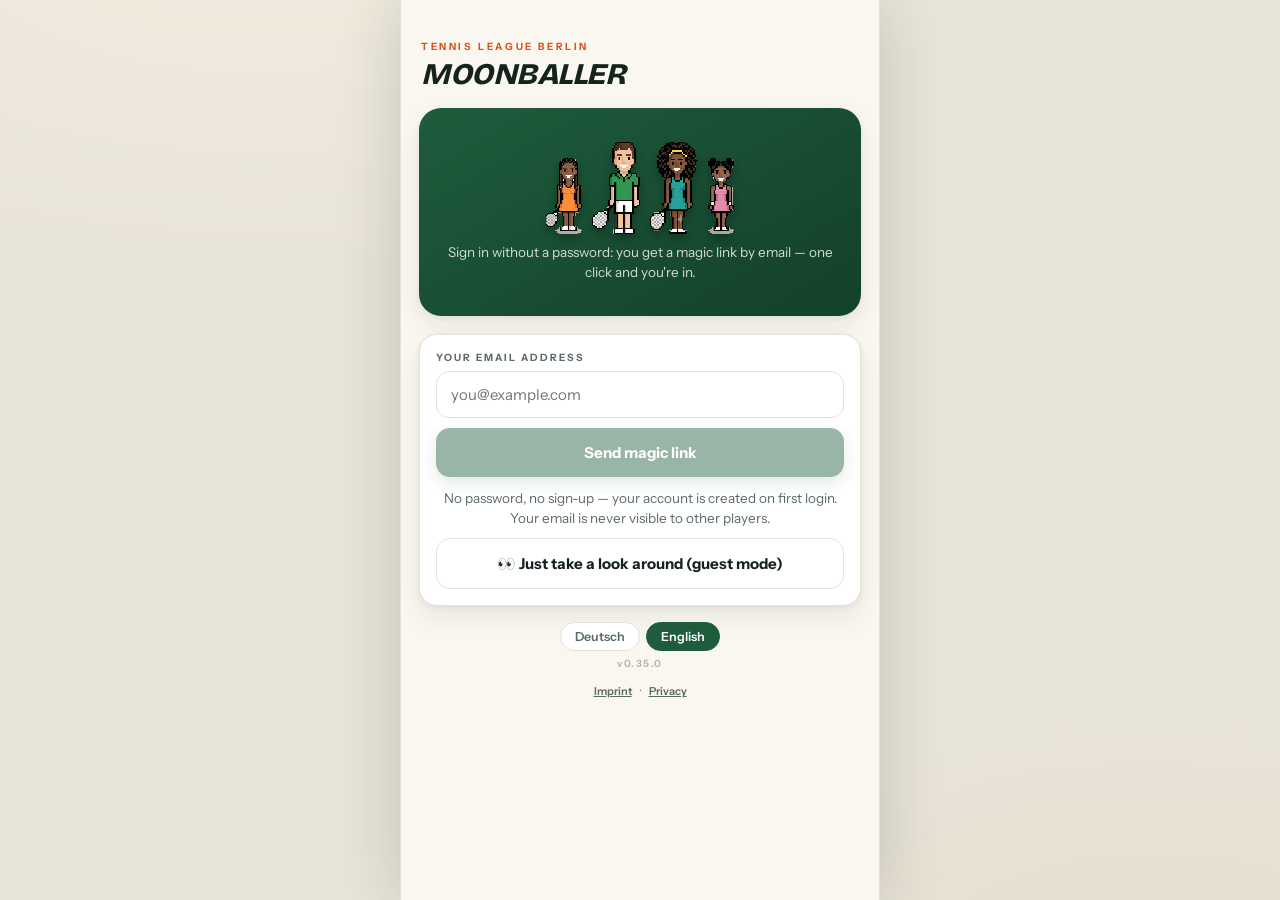
==== index.html @ dcab5e9d "Deployment e937390" ====
<!doctype html>
<html lang="de">
  <head>
    <meta charset="UTF-8" />
    <meta name="viewport" content="width=device-width, initial-scale=1.0, viewport-fit=cover" />
    <meta name="theme-color" content="#1E5C3C" />
    <link rel="icon" href="/icon-192.png" type="image/png" />
    <link rel="manifest" href="/manifest.webmanifest" />
    <link rel="apple-touch-icon" href="/apple-touch-icon.png" />
    <meta name="mobile-web-app-capable" content="yes" />
    <meta name="apple-mobile-web-app-status-bar-style" content="default" />
    <meta name="apple-mobile-web-app-title" content="Moonballer" />
    <title>Moonballer — Tennis-Liga Berlin</title>
    <script type="module" crossorigin src="/assets/index-nNMBSqYf.js"></script>
    <link rel="stylesheet" crossorigin href="/assets/index-1Cc5uaod.css">
  </head>
  <body>
    <div id="root"></div>
  </body>
</html>
---- assets/index-1Cc5uaod.css ----
@font-face{font-family:Bricolage Grotesque;font-style:normal;font-display:swap;font-weight:400;src:url(/assets/bricolage-grotesque-vietnamese-400-normal-B7Iv8-Rg.woff2)format("woff2"),url(/assets/bricolage-grotesque-vietnamese-400-normal-Sle7MYWg.woff)format("woff");unicode-range:U+102-103,U+110-111,U+128-129,U+168-169,U+1A0-1A1,U+1AF-1B0,U+300-301,U+303-304,U+308-309,U+323,U+329,U+1EA0-1EF9,U+20AB}@font-face{font-family:Bricolage Grotesque;font-style:normal;font-display:swap;font-weight:400;src:url(/assets/bricolage-grotesque-latin-ext-400-normal-D42HmrHD.woff2)format("woff2"),url(/assets/bricolage-grotesque-latin-ext-400-normal-BH175q6o.woff)format("woff");unicode-range:U+100-2BA,U+2BD-2C5,U+2C7-2CC,U+2CE-2D7,U+2DD-2FF,U+304,U+308,U+329,U+1D00-1DBF,U+1E00-1E9F,U+1EF2-1EFF,U+2020,U+20A0-20AB,U+20AD-20C0,U+2113,U+2C60-2C7F,U+A720-A7FF}@font-face{font-family:Bricolage Grotesque;font-style:normal;font-display:swap;font-weight:400;src:url(/assets/bricolage-grotesque-latin-400-normal-A6LyuA6R.woff2)format("woff2"),url(/assets/bricolage-grotesque-latin-400-normal-D89K-qEP.woff)format("woff");unicode-range:U+??,U+131,U+152-153,U+2BB-2BC,U+2C6,U+2DA,U+2DC,U+304,U+308,U+329,U+2000-206F,U+20AC,U+2122,U+2191,U+2193,U+2212,U+2215,U+FEFF,U+FFFD}@font-face{font-family:Bricolage Grotesque;font-style:normal;font-display:swap;font-weight:600;src:url(/assets/bricolage-grotesque-vietnamese-600-normal-Ipewt4hn.woff2)format("woff2"),url(/assets/bricolage-grotesque-vietnamese-600-normal-BppAn7jL.woff)format("woff");unicode-range:U+102-103,U+110-111,U+128-129,U+168-169,U+1A0-1A1,U+1AF-1B0,U+300-301,U+303-304,U+308-309,U+323,U+329,U+1EA0-1EF9,U+20AB}@font-face{font-family:Bricolage Grotesque;font-style:normal;font-display:swap;font-weight:600;src:url(/assets/bricolage-grotesque-latin-ext-600-normal-CN5JKkBm.woff2)format("woff2"),url(/assets/bricolage-grotesque-latin-ext-600-normal-DF26P3Q7.woff)format("woff");unicode-range:U+100-2BA,U+2BD-2C5,U+2C7-2CC,U+2CE-2D7,U+2DD-2FF,U+304,U+308,U+329,U+1D00-1DBF,U+1E00-1E9F,U+1EF2-1EFF,U+2020,U+20A0-20AB,U+20AD-20C0,U+2113,U+2C60-2C7F,U+A720-A7FF}@font-face{font-family:Bricolage Grotesque;font-style:normal;font-display:swap;font-weight:600;src:url(/assets/bricolage-grotesque-latin-600-normal-nxTgbNFE.woff2)format("woff2"),url(/assets/bricolage-grotesque-latin-600-normal-Bw0J83-2.woff)format("woff");unicode-range:U+??,U+131,U+152-153,U+2BB-2BC,U+2C6,U+2DA,U+2DC,U+304,U+308,U+329,U+2000-206F,U+20AC,U+2122,U+2191,U+2193,U+2212,U+2215,U+FEFF,U+FFFD}@font-face{font-family:Bricolage Grotesque;font-style:normal;font-display:swap;font-weight:700;src:url(/assets/bricolage-grotesque-vietnamese-700-normal-BLYPkJbo.woff2)format("woff2"),url(/assets/bricolage-grotesque-vietnamese-700-normal-CHrFuVHU.woff)format("woff");unicode-range:U+102-103,U+110-111,U+128-129,U+168-169,U+1A0-1A1,U+1AF-1B0,U+300-301,U+303-304,U+308-309,U+323,U+329,U+1EA0-1EF9,U+20AB}@font-face{font-family:Bricolage Grotesque;font-style:normal;font-display:swap;font-weight:700;src:url(/assets/bricolage-grotesque-latin-ext-700-normal-fBkt-7fi.woff2)format("woff2"),url(/assets/bricolage-grotesque-latin-ext-700-normal-BXpPFNFj.woff)format("woff");unicode-range:U+100-2BA,U+2BD-2C5,U+2C7-2CC,U+2CE-2D7,U+2DD-2FF,U+304,U+308,U+329,U+1D00-1DBF,U+1E00-1E9F,U+1EF2-1EFF,U+2020,U+20A0-20AB,U+20AD-20C0,U+2113,U+2C60-2C7F,U+A720-A7FF}@font-face{font-family:Bricolage Grotesque;font-style:normal;font-display:swap;font-weight:700;src:url(/assets/bricolage-grotesque-latin-700-normal-gtcctNPv.woff2)format("woff2"),url(/assets/bricolage-grotesque-latin-700-normal-DvJDmrLu.woff)format("woff");unicode-range:U+??,U+131,U+152-153,U+2BB-2BC,U+2C6,U+2DA,U+2DC,U+304,U+308,U+329,U+2000-206F,U+20AC,U+2122,U+2191,U+2193,U+2212,U+2215,U+FEFF,U+FFFD}@font-face{font-family:Bricolage Grotesque;font-style:normal;font-display:swap;font-weight:800;src:url(/assets/bricolage-grotesque-vietnamese-800-normal-RJtJa6zl.woff2)format("woff2"),url(/assets/bricolage-grotesque-vietnamese-800-normal-DJ4hCX8l.woff)format("woff");unicode-range:U+102-103,U+110-111,U+128-129,U+168-169,U+1A0-1A1,U+1AF-1B0,U+300-301,U+303-304,U+308-309,U+323,U+329,U+1EA0-1EF9,U+20AB}@font-face{font-family:Bricolage Grotesque;font-style:normal;font-display:swap;font-weight:800;src:url(/assets/bricolage-grotesque-latin-ext-800-normal-BimIDUhy.woff2)format("woff2"),url(/assets/bricolage-grotesque-latin-ext-800-normal-CkoBqIJM.woff)format("woff");unicode-range:U+100-2BA,U+2BD-2C5,U+2C7-2CC,U+2CE-2D7,U+2DD-2FF,U+304,U+308,U+329,U+1D00-1DBF,U+1E00-1E9F,U+1EF2-1EFF,U+2020,U+20A0-20AB,U+20AD-20C0,U+2113,U+2C60-2C7F,U+A720-A7FF}@font-face{font-family:Bricolage Grotesque;font-style:normal;font-display:swap;font-weight:800;src:url(/assets/bricolage-grotesque-latin-800-normal-J50vIsBe.woff2)format("woff2"),url(/assets/bricolage-grotesque-latin-800-normal-Br4b-5gk.woff)format("woff");unicode-range:U+??,U+131,U+152-153,U+2BB-2BC,U+2C6,U+2DA,U+2DC,U+304,U+308,U+329,U+2000-206F,U+20AC,U+2122,U+2191,U+2193,U+2212,U+2215,U+FEFF,U+FFFD}@font-face{font-family:Instrument Sans;font-style:normal;font-display:swap;font-weight:400;src:url(/assets/instrument-sans-latin-ext-400-normal-Q_nF8v4l.woff2)format("woff2"),url(/assets/instrument-sans-latin-ext-400-normal-r32jotim.woff)format("woff");unicode-range:U+100-2BA,U+2BD-2C5,U+2C7-2CC,U+2CE-2D7,U+2DD-2FF,U+304,U+308,U+329,U+1D00-1DBF,U+1E00-1E9F,U+1EF2-1EFF,U+2020,U+20A0-20AB,U+20AD-20C0,U+2113,U+2C60-2C7F,U+A720-A7FF}@font-face{font-family:Instrument Sans;font-style:normal;font-display:swap;font-weight:400;src:url(/assets/instrument-sans-latin-400-normal-DRC__1Mx.woff2)format("woff2"),url(/assets/instrument-sans-latin-400-normal-D1W7dsQl.woff)format("woff");unicode-range:U+??,U+131,U+152-153,U+2BB-2BC,U+2C6,U+2DA,U+2DC,U+304,U+308,U+329,U+2000-206F,U+20AC,U+2122,U+2191,U+2193,U+2212,U+2215,U+FEFF,U+FFFD}@font-face{font-family:Instrument Sans;font-style:normal;font-display:swap;font-weight:500;src:url(/assets/instrument-sans-latin-ext-500-normal-CTEe1bJa.woff2)format("woff2"),url(/assets/instrument-sans-latin-ext-500-normal-CAxz3nsc.woff)format("woff");unicode-range:U+100-2BA,U+2BD-2C5,U+2C7-2CC,U+2CE-2D7,U+2DD-2FF,U+304,U+308,U+329,U+1D00-1DBF,U+1E00-1E9F,U+1EF2-1EFF,U+2020,U+20A0-20AB,U+20AD-20C0,U+2113,U+2C60-2C7F,U+A720-A7FF}@font-face{font-family:Instrument Sans;font-style:normal;font-display:swap;font-weight:500;src:url(/assets/instrument-sans-latin-500-normal-Dk9ku72i.woff2)format("woff2"),url(/assets/instrument-sans-latin-500-normal-Z6ESRlEs.woff)format("woff");unicode-range:U+??,U+131,U+152-153,U+2BB-2BC,U+2C6,U+2DA,U+2DC,U+304,U+308,U+329,U+2000-206F,U+20AC,U+2122,U+2191,U+2193,U+2212,U+2215,U+FEFF,U+FFFD}@font-face{font-family:Instrument Sans;font-style:italic;font-display:swap;font-weight:500;src:url(/assets/instrument-sans-latin-ext-500-italic-CYmgUtJz.woff2)format("woff2"),url(/assets/instrument-sans-latin-ext-500-italic-BJlniOy5.woff)format("woff");unicode-range:U+100-2BA,U+2BD-2C5,U+2C7-2CC,U+2CE-2D7,U+2DD-2FF,U+304,U+308,U+329,U+1D00-1DBF,U+1E00-1E9F,U+1EF2-1EFF,U+2020,U+20A0-20AB,U+20AD-20C0,U+2113,U+2C60-2C7F,U+A720-A7FF}@font-face{font-family:Instrument Sans;font-style:italic;font-display:swap;font-weight:500;src:url(/assets/instrument-sans-latin-500-italic-dJ09OWzu.woff2)format("woff2"),url(/assets/instrument-sans-latin-500-italic-AA1cAicB.woff)format("woff");unicode-range:U+??,U+131,U+152-153,U+2BB-2BC,U+2C6,U+2DA,U+2DC,U+304,U+308,U+329,U+2000-206F,U+20AC,U+2122,U+2191,U+2193,U+2212,U+2215,U+FEFF,U+FFFD}@font-face{font-family:Instrument Sans;font-style:normal;font-display:swap;font-weight:600;src:url(/assets/instrument-sans-latin-ext-600-normal-BsaQcF38.woff2)format("woff2"),url(/assets/instrument-sans-latin-ext-600-normal-DMks36a2.woff)format("woff");unicode-range:U+100-2BA,U+2BD-2C5,U+2C7-2CC,U+2CE-2D7,U+2DD-2FF,U+304,U+308,U+329,U+1D00-1DBF,U+1E00-1E9F,U+1EF2-1EFF,U+2020,U+20A0-20AB,U+20AD-20C0,U+2113,U+2C60-2C7F,U+A720-A7FF}@font-face{font-family:Instrument Sans;font-style:normal;font-display:swap;font-weight:600;src:url(/assets/instrument-sans-latin-600-normal-B7fBEWYG.woff2)format("woff2"),url(/assets/instrument-sans-latin-600-normal-B9e8oLYv.woff)format("woff");unicode-range:U+??,U+131,U+152-153,U+2BB-2BC,U+2C6,U+2DA,U+2DC,U+304,U+308,U+329,U+2000-206F,U+20AC,U+2122,U+2191,U+2193,U+2212,U+2215,U+FEFF,U+FFFD}@font-face{font-family:Instrument Sans;font-style:normal;font-display:swap;font-weight:700;src:url(/assets/instrument-sans-latin-ext-700-normal-ClYbKGw-.woff2)format("woff2"),url(/assets/instrument-sans-latin-ext-700-normal-BQc-7cTM.woff)format("woff");unicode-range:U+100-2BA,U+2BD-2C5,U+2C7-2CC,U+2CE-2D7,U+2DD-2FF,U+304,U+308,U+329,U+1D00-1DBF,U+1E00-1E9F,U+1EF2-1EFF,U+2020,U+20A0-20AB,U+20AD-20C0,U+2113,U+2C60-2C7F,U+A720-A7FF}@font-face{font-family:Instrument Sans;font-style:normal;font-display:swap;font-weight:700;src:url(/assets/instrument-sans-latin-700-normal-CYfAanHo.woff2)format("woff2"),url(/assets/instrument-sans-latin-700-normal-DfAjL1vF.woff)format("woff");unicode-range:U+??,U+131,U+152-153,U+2BB-2BC,U+2C6,U+2DA,U+2DC,U+304,U+308,U+329,U+2000-206F,U+20AC,U+2122,U+2191,U+2193,U+2212,U+2215,U+FEFF,U+FFFD}:root{--court:#1e5c3c;--court-deep:#14432b;--clay:#d9531e;--clay-soft:#f8e3d7;--lime:#cde84a;--paper:#faf7f1;--card:#fff;--ink:#14231b;--ink-soft:#5c6b62;--line:#e6e1d6;--gold:#d9a62e;--silver:#8e9aa6;--bronze:#b0713b;--win:#1e7b4e;--loss:#c24328;--r:18px;--shadow:0 2px 6px #14231b0f, 0 12px 28px #14231b12;--font-display:"Bricolage Grotesque", sans-serif;--font-body:"Instrument Sans", sans-serif}:root.wista{--court:#c0531c;--court-deep:#8f3c12;--clay:#c0531c;--clay-soft:#f7e4d6;--lime:#e8a15c;--paper:#f4efe6;--win:#b5551f}*{box-sizing:border-box;-webkit-tap-highlight-color:transparent;margin:0;padding:0}html,body,#root{height:100%}body{font-family:var(--font-body);color:var(--ink);background:#e9e4d8}.shell{width:100%;max-width:480px;height:100%;padding-top:env(safe-area-inset-top,0px);background:var(--paper);flex-direction:column;margin:0 auto;display:flex;position:relative;overflow:hidden}@media (width>=520px){body{background:radial-gradient(1200px 600px at 20% -10%,#f2eddf 0%,#0000 60%),radial-gradient(900px 500px at 90% 110%,#e3decd 0%,#0000 55%),#e9e4d8}.shell{border-left:1px solid var(--line);border-right:1px solid var(--line);height:100%;box-shadow:0 0 60px #14231b2e}}.view{scrollbar-width:none;flex:1;padding:0 18px 110px;overflow:hidden auto}.view::-webkit-scrollbar{display:none}.screen{animation:.35s cubic-bezier(.2,.7,.2,1) screenIn}@keyframes screenIn{0%{opacity:0;transform:translateY(14px)}to{opacity:1;transform:none}}.eyebrow{letter-spacing:2.6px;text-transform:uppercase;color:var(--clay);margin-bottom:6px;font-size:10px;font-weight:700}h1.screen-title{font-family:var(--font-display);letter-spacing:-.5px;text-transform:uppercase;font-size:30px;font-style:italic;font-weight:800;line-height:1.02}.screen-head{padding:26px 2px 18px}.sub{color:var(--ink-soft);margin-top:6px;font-size:13.5px;line-height:1.45}.card{background:var(--card);border:1px solid var(--line);border-radius:var(--r);box-shadow:var(--shadow);margin-bottom:14px;padding:16px}.invite-card{background:linear-gradient(0deg,var(--clay-soft),#fffdfa);border-color:#f0cdb6}.season-banner{border-left:3px solid var(--court);background:linear-gradient(90deg,#eaf3ec,#fffdfa)}.char-cell{position:relative}.char-cell.bronze{border-bottom:2px solid var(--bronze)}.char-cell.silber{border-bottom:2px solid var(--silver)}.char-cell.gold{border-bottom:2px solid var(--gold)}.char-cell.creator{border-bottom:2px solid var(--clay);box-shadow:0 0 0 1.5px var(--clay) inset}.char-cell.locked img{filter:grayscale()brightness(.65);opacity:.45}.char-cell.locked{cursor:not-allowed}.cell-lock{filter:drop-shadow(0 1px 1px #0006);font-size:12px;position:absolute;top:3px;right:4px}.btn-danger-link{width:100%;font-family:var(--font-body);color:var(--loss);opacity:.75;cursor:pointer;text-align:center;background:0 0;border:none;margin-top:14px;padding:8px;font-size:12px;font-weight:600;transition:opacity .2s;display:block}.btn-danger-link:hover{opacity:1;text-decoration:underline}.notify-toggle{border-bottom:1px solid var(--line);cursor:pointer;justify-content:space-between;align-items:center;gap:14px;margin-bottom:6px;padding:12px 0;display:flex}.notify-toggle>span:first-child{flex-direction:column;gap:3px;display:flex}.notify-toggle b{font-size:13.5px;font-weight:700}.notify-toggle input{width:20px;height:20px;accent-color:var(--court);cursor:pointer;flex:none}.streak-pill{background:var(--clay-soft);color:var(--clay);border:1px solid #f0cdb6;margin-top:8px;font-weight:700}.h2h-score{justify-content:center;align-items:center;gap:20px;padding:6px 0 14px;display:flex}.h2h-side{flex-direction:column;align-items:center;gap:2px;min-width:64px;display:flex}.h2h-side b{font-family:var(--font-display);color:var(--ink-soft);font-size:34px;font-weight:800;line-height:1}.h2h-side.lead b{color:var(--court)}.h2h-side span{color:var(--ink-soft);font-size:12px}.h2h-colon{font-family:var(--font-display);color:var(--line);font-size:26px;font-weight:800}.card-label{letter-spacing:2px;text-transform:uppercase;color:var(--ink-soft);margin-bottom:10px;font-size:10px;font-weight:700}.hero{color:#fff6ee;box-shadow:var(--shadow);background:linear-gradient(150deg,#e07a31 0%,#c75e22 90%);border-radius:22px;margin-bottom:14px;padding:20px 18px 18px;position:relative;overflow:hidden}.hero>*{z-index:1;position:relative}.hero:before{content:"";pointer-events:none;opacity:.8;background:url("data:image/svg+xml,%3Csvg xmlns='http://www.w3.org/2000/svg' viewBox='0 0 440 240' preserveAspectRatio='xMidYMid slice'%3E%3Cg transform='rotate(-24 220 120)' stroke='%23ffffff' stroke-width='6' fill='none'%3E%3Cline x1='-300' y1='10' x2='740' y2='10'/%3E%3Cline x1='-300' y1='206' x2='740' y2='206'/%3E%3Cline x1='-24' y1='-300' x2='-24' y2='540'/%3E%3Cline x1='8' y1='-300' x2='8' y2='540'/%3E%3Cline x1='300' y1='206' x2='300' y2='180'/%3E%3C/g%3E%3C/svg%3E") 50%/cover no-repeat;position:absolute;inset:0}.hero:after{content:"";opacity:.12;pointer-events:none;mix-blend-mode:overlay;background-image:url("data:image/svg+xml,%3Csvg xmlns='http://www.w3.org/2000/svg' width='120' height='120'%3E%3Cfilter id='n'%3E%3CfeTurbulence baseFrequency='.9' numOctaves='2'/%3E%3C/filter%3E%3Crect width='120' height='120' filter='url(%23n)'/%3E%3C/svg%3E");position:absolute;inset:0}.hero .greet{opacity:.85;justify-content:space-between;align-items:center;gap:8px;font-size:13px;display:flex}.hero-click{cursor:pointer;transition:transform .15s}.hero-click:active{transform:scale(.99)}.hero-cta{letter-spacing:.5px;opacity:.9;background:#fff2;border:1px solid #fff3;border-radius:99px;flex:none;padding:4px 10px;font-size:11px;font-weight:700}.hero .rank-row{z-index:1;align-items:center;gap:14px;margin-top:12px;display:flex;position:relative}.hero .points{font-family:var(--font-display);letter-spacing:-1px;font-size:44px;font-weight:800;line-height:1}.hero .points small{letter-spacing:.5px;opacity:.8;font-size:13px;font-style:normal;font-weight:600}.hero .delta{color:var(--lime);margin-top:6px;font-size:13px;font-weight:700}.progress-wrap{z-index:1;margin-top:16px;position:relative}.progress-meta{opacity:.85;letter-spacing:.4px;justify-content:space-between;margin-bottom:6px;font-size:11px;font-weight:600;display:flex}.progress{background:#ffffff2b;border-radius:99px;height:8px;overflow:hidden}.progress i{background:linear-gradient(90deg,var(--lime),#eaf77f);border-radius:99px;height:100%;transition:width 1s cubic-bezier(.2,.7,.2,1) .15s;display:block}.medal{--c1:#c9cdd4;--c2:#7e8893;background:radial-gradient(circle at 32% 28%,var(--c1),var(--c2) 78%);width:54px;height:54px;font-family:var(--font-display);color:#fff;text-shadow:0 1px 2px #00000059;border-radius:50%;flex:none;justify-content:center;align-items:center;font-size:19px;font-weight:800;display:flex;position:relative;box-shadow:inset 0 2px 4px #ffffff80,inset 0 -3px 6px #00000030,0 3px 8px #14231b40}.medal:after{content:"";border:1.5px dashed #ffffff59;border-radius:50%;position:absolute;inset:4px}.medal.gold{--c1:#f2ce6b;--c2:#b27e17}.medal.silver{--c1:#d7dee6;--c2:#7c8895}.medal.newcomer{--c1:#9fd98a;--c2:#3e7c4a}.medal.sm{width:38px;height:38px;font-size:13px}.medal.lg{width:84px;height:84px;font-size:30px}.tier-chip{letter-spacing:1.6px;text-transform:uppercase;border-radius:99px;align-items:center;gap:6px;padding:5px 12px;font-size:11px;font-weight:700;display:inline-flex}.tier-chip.silver{color:#5a6774;background:#edf1f5;border:1px solid #d4dce4}.tier-chip.gold{color:#8f6410;background:#fbf0d3;border:1px solid #ebd79b}.tier-chip.newcomer{color:#3e6b34;background:#e9f5e3;border:1px solid #c9e4be}.match-next{align-items:center;gap:14px;display:flex}.date-block{text-align:center;background:var(--clay-soft);width:58px;color:var(--clay);border:1px solid #f0cdb6;border-radius:14px;flex:none;padding:8px 4px}.date-block b{font-family:var(--font-display);font-size:22px;font-weight:800;line-height:1;display:block}.date-block span{letter-spacing:1.5px;text-transform:uppercase;font-size:10px;font-weight:700}.match-next .info{flex:1;min-width:0}.match-next .vs{font-size:15px;font-weight:700}.meta{color:var(--ink-soft);margin-top:3px;font-size:12.5px;line-height:1.45}.pill{background:var(--paper);border:1px solid var(--line);color:var(--ink-soft);border-radius:99px;margin-top:7px;padding:3px 9px;font-size:11px;font-weight:600;display:inline-block}.req{border-top:1px solid var(--line);align-items:center;gap:12px;padding:12px 0;display:flex}.req:first-of-type{border-top:none;padding-top:2px}.avatar{color:#fff;letter-spacing:.5px;border-radius:50%;flex:none;justify-content:center;align-items:center;width:42px;height:42px;font-size:14px;font-weight:700;display:flex}.req .who{flex:1;min-width:0}.req .who b{font-size:14px}.req-actions{gap:8px;display:flex}.btn-ico{cursor:pointer;border:none;border-radius:50%;justify-content:center;align-items:center;width:36px;height:36px;font-size:15px;transition:transform .15s;display:flex}.btn-ico:active{transform:scale(.88)}.btn-ico.yes{background:var(--court);color:#fff}.btn-ico.no{background:var(--paper);border:1.5px solid var(--line);color:var(--ink-soft)}.feed-item{border-top:1px solid var(--line);gap:11px;padding:11px 0;font-size:13.5px;line-height:1.45;display:flex}.feed-item:first-of-type{border-top:none;padding-top:2px}.feed-item .ico{background:var(--paper);border:1px solid var(--line);border-radius:10px;flex:none;justify-content:center;align-items:center;width:30px;height:30px;font-size:14px;display:flex}.feed-item time{color:var(--ink-soft);margin-top:2px;font-size:11px;display:block}.feed-click{cursor:pointer}.feed-detail{background:var(--paper);border:1px solid var(--line);border-radius:12px;margin-top:8px;padding:10px 12px}.feed-detail .score-line{font-family:var(--font-display);letter-spacing:.5px;font-size:16px;font-weight:800}.feed-detail .delta-line{font-family:var(--font-body);color:var(--ink-soft);letter-spacing:0;font-size:12px;font-weight:600}.rank-click{cursor:pointer;transition:transform .1s}.rank-click:active{transform:scale(.985)}.btn{cursor:pointer;width:100%;font-family:var(--font-body);border:none;border-radius:14px;justify-content:center;align-items:center;gap:8px;padding:15px;font-size:15px;font-weight:700;transition:transform .15s,box-shadow .15s,opacity .2s;display:flex}.btn:active{transform:scale(.97)}.btn:disabled{opacity:.45;cursor:not-allowed}.btn-primary{background:var(--clay);color:#fff;box-shadow:0 6px 16px #d9531e59}.btn-ghost{border:1.5px solid var(--line);color:var(--ink);background:0 0}.btn-court{background:var(--court);color:#fff;box-shadow:0 6px 16px #1e5c3c4d}.btn-sm{border-radius:11px;width:auto;padding:9px 16px;font-size:13px}.seg{background:#efebe0;border-radius:13px;margin-bottom:14px;padding:4px;display:flex}.seg button{cursor:pointer;font-family:var(--font-body);color:var(--ink-soft);background:0 0;border:none;border-radius:10px;flex:1;padding:9px;font-size:13px;font-weight:700;transition:all .2s}.seg button.on{color:var(--ink);background:#fff;box-shadow:0 2px 6px #14231b1f}.search-field{align-items:center;margin-bottom:10px;display:flex;position:relative}.search-field .search-ico{opacity:.45;pointer-events:none;font-size:13px;position:absolute;left:13px}.search-field input{border:1.5px solid var(--line);width:100%;font-family:var(--font-body);color:var(--ink);background:#fff;border-radius:99px;outline:none;padding:11px 38px 11px 36px;font-size:14px;transition:border-color .2s}.search-field input:focus{border-color:var(--court)}.search-field .search-clear{width:24px;height:24px;color:var(--ink-soft);cursor:pointer;background:#efebe0;border:none;border-radius:50%;justify-content:center;align-items:center;font-size:11px;display:flex;position:absolute;right:8px}.chips{scrollbar-width:none;gap:8px;padding:2px 2px 12px;display:flex;overflow-x:auto}.chips::-webkit-scrollbar{display:none}.chips.wrap{flex-wrap:wrap;overflow:visible}.chip{border:1.5px solid var(--line);font-family:var(--font-body);color:var(--ink-soft);cursor:pointer;background:#fff;border-radius:99px;flex:none;padding:8px 14px;font-size:12.5px;font-weight:600;transition:all .2s}.chip.on{background:var(--ink);border-color:var(--ink);color:#fff}.chip-dot{background:var(--clay);vertical-align:1px;border-radius:50%;width:7px;height:7px;margin-left:6px;display:inline-block}.potm-card{border-left:3px solid var(--clay)}.admin-card{border-left:3px solid var(--court)}.admin-grid{grid-template-columns:repeat(3,minmax(0,1fr));gap:10px 8px;display:grid}.admin-grid>div{text-align:center;border:1px solid var(--line);background:#f7f5ee;border-radius:12px;padding:9px 4px}.admin-grid b{font-family:var(--font-display);font-size:19px;font-weight:800;line-height:1.1;display:block}.admin-grid span{color:var(--ink-soft);letter-spacing:.3px;margin-top:2px;font-size:9.5px;display:block}.playweek-card .feed-item{align-items:center;gap:12px}.playweek-card .feed-item>button{flex:none;margin-left:auto}.playweek-card.on{border-left:3px solid var(--lime,#cde84a);background:#fbfdf2}.ready-pill{color:#5b7a1e;background:#f2f9dda0;border:1px solid #d9eba8;border-radius:99px;margin-top:4px;padding:2px 8px;font-size:10.5px;font-weight:700;display:inline-block}.field{margin-bottom:14px}.field label{letter-spacing:2px;text-transform:uppercase;color:var(--ink-soft);margin-bottom:7px;font-size:10px;font-weight:700;display:block}.field input[type=text],.field input[type=number],.field select{border:1.5px solid var(--line);width:100%;font-family:var(--font-body);color:var(--ink);background:#fff;border-radius:13px;outline:none;padding:13px 14px;font-size:15px;transition:border-color .2s}.field input:focus,.field select:focus{border-color:var(--court)}.tier-head{font-family:var(--font-display);letter-spacing:1px;text-transform:uppercase;align-items:center;gap:10px;margin:18px 2px 10px;font-size:15px;font-style:italic;font-weight:800;display:flex}.tier-head .line{border-radius:2px;flex:1;height:2px}.tier-head.gold{color:#8f6410}.tier-head.gold .line{background:linear-gradient(90deg,var(--gold),transparent)}.tier-head.silver{color:#5a6774}.tier-head.silver .line{background:linear-gradient(90deg,var(--silver),transparent)}.tier-head.newcomer{color:#3e6b34}.tier-head.newcomer .line{background:linear-gradient(90deg,#7cb86a,#0000)}.rank-item{border:1px solid var(--line);background:#fff;border-radius:15px;align-items:center;gap:12px;margin-bottom:8px;padding:11px 13px;display:flex;box-shadow:0 1px 3px #14231b0d}.rank-item .pos{text-align:center;width:26px;font-family:var(--font-display);color:var(--ink-soft);flex:none;justify-content:center;align-items:center;font-size:15px;font-style:italic;font-weight:800;display:flex}.rank-item .who{flex:1;min-width:0}.rank-item .who b{font-size:14px;display:block}.rank-item .who span{color:var(--ink-soft);font-size:11.5px}.rank-item .pts{font-family:var(--font-display);letter-spacing:-.3px;font-size:16px;font-weight:800}.rank-item .trend{text-align:right;width:34px;font-size:11px;font-weight:700}.trend.up{color:var(--win)}.trend.down{color:var(--loss)}.trend.flat{color:var(--ink-soft)}.rank-item.me{border:2px solid var(--clay);background:linear-gradient(#fffdfa,#fdf3ec);box-shadow:0 4px 14px #d9531e2e}.rank-item.me .pos{color:var(--clay)}.player-card{align-items:center;gap:13px;display:flex}.player-card .who{flex:1;min-width:0}.player-card .who b{font-size:15px}.match-quality{text-align:center;background:#edf6ef;border:1px solid #cfe5d5;border-radius:12px;flex:none;padding:6px 10px}.match-quality b{font-family:var(--font-display);color:var(--win);font-size:16px;font-weight:800;display:block}.match-quality span{letter-spacing:1px;text-transform:uppercase;color:#5f8a6e;font-size:9px;font-weight:700}.home-court{color:var(--ink-soft);flex-wrap:wrap;align-items:center;gap:7px;margin-top:6px;font-size:11.5px;font-weight:600;display:flex}.book{letter-spacing:.8px;text-transform:uppercase;white-space:nowrap;border-radius:5px;padding:2.5px 7px;font-size:9px;font-weight:700}.book.yes{color:var(--win);background:#edf6ef;border:1px solid #cfe5d5}.book.no{border:1px solid var(--line);color:var(--ink-soft);background:#f3f1ea}.avail{flex-wrap:wrap;gap:5px;margin-top:7px;display:flex}.avail span{background:var(--paper);border:1px solid var(--line);color:var(--ink-soft);border-radius:6px;padding:3px 8px;font-size:10.5px;font-weight:600}.player-foot{border-top:1px solid var(--line);gap:9px;margin-top:13px;padding-top:13px;display:flex}.slot{border:1.5px solid var(--line);cursor:pointer;background:#fff;border-radius:13px;align-items:center;gap:12px;margin-bottom:9px;padding:12px 14px;transition:all .2s;display:flex}.slot .r{border:2px solid var(--line);border-radius:50%;flex:none;width:20px;height:20px;margin-left:auto;transition:all .2s}.slot.on{border-color:var(--court);background:#f0f6f1}.slot.on .r{border-color:var(--court);background:radial-gradient(circle,var(--court) 45%,transparent 50%)}.slot b{font-size:14px;display:block}.slot span{color:var(--ink-soft);font-size:12px}.chat-list{scrollbar-width:thin;flex-direction:column;max-height:320px;padding:2px 0 6px;display:flex;overflow-y:auto}.chat-input{border-top:1px solid var(--line);gap:8px;padding-top:10px;display:flex}.chat-input input{border:1.5px solid var(--line);min-width:0;font-family:var(--font-body);color:var(--ink);background:#fff;border-radius:12px;outline:none;flex:1;padding:11px 13px;font-size:14px;transition:border-color .2s}.chat-input input:focus{border-color:var(--court)}.custom-when{gap:8px;margin-top:9px;display:flex}.custom-when input,.custom-when select{border:1.5px solid var(--line);min-width:0;font-family:var(--font-body);color:var(--ink);background:#fff;border-radius:10px;outline:none;flex:1;padding:9px 10px;font-size:13.5px;font-weight:600;transition:border-color .2s}.custom-when input:focus,.custom-when select:focus{border-color:var(--court)}.bubble{border-radius:16px;max-width:82%;margin-bottom:8px;padding:10px 13px;font-size:13.5px;line-height:1.45}.bubble.them{background:#efebe0;border-bottom-left-radius:5px}.bubble.me{background:var(--court);color:#fff;border-bottom-right-radius:5px;margin-left:auto}.bubble time{opacity:.6;margin-top:3px;font-size:10px;display:block}.score-grid{grid-template-columns:1fr auto auto auto;align-items:center;gap:8px 10px;margin:6px 0 4px;display:grid}.score-grid .head{letter-spacing:1.5px;text-transform:uppercase;color:var(--ink-soft);text-align:center;font-size:10px;font-weight:700}.score-grid .name{align-items:center;gap:8px;font-size:13.5px;font-weight:700;display:flex}.stepper{border:1.5px solid var(--line);background:#fff;border-radius:11px;align-items:center;display:flex;overflow:hidden}.stepper.invalid{border-color:var(--loss);background:#fbede8}.stepper.invalid output{color:var(--loss)}.stepper button{cursor:pointer;width:26px;height:34px;color:var(--ink-soft);background:0 0;border:none;font-size:15px;font-weight:700}.stepper output{text-align:center;width:24px;font-family:var(--font-display);font-size:16px;font-weight:800}.elo-preview{border:1px solid var(--line);border-radius:14px;margin-top:14px;display:flex;overflow:hidden}.elo-preview>div{text-align:center;flex:1;padding:13px}.elo-preview .win-side{background:#edf6ef}.elo-preview .loss-side{border-left:1px solid var(--line);background:#fbede8}.elo-preview b{font-family:var(--font-display);font-size:22px;font-weight:800;display:block}.elo-preview .win-side b{color:var(--win)}.elo-preview .loss-side b{color:var(--loss)}.elo-preview span{letter-spacing:1.2px;text-transform:uppercase;color:var(--ink-soft);font-size:10px;font-weight:700}.notice{color:#6b5a1e;background:#fbf6e7;border:1px solid #ebdca8;border-radius:13px;align-items:flex-start;gap:10px;margin-top:13px;padding:12px 13px;font-size:12.5px;line-height:1.5;display:flex}.profile-top{text-align:center;flex-direction:column;align-items:center;padding:8px 0 4px;display:flex}.profile-top h2{font-family:var(--font-display);letter-spacing:-.3px;margin-top:12px;font-size:24px;font-weight:800}.stat-row{grid-template-columns:repeat(3,1fr);gap:9px;width:100%;margin:16px 0 0;display:grid}.stat{border:1px solid var(--line);text-align:center;background:#fff;border-radius:14px;padding:12px 6px}.stat b{font-family:var(--font-display);letter-spacing:-.4px;font-size:21px;font-weight:800;display:block}.stat span{letter-spacing:1.4px;text-transform:uppercase;color:var(--ink-soft);font-size:9.5px;font-weight:700}.form-dots{justify-content:center;gap:6px;margin-top:4px;display:flex}.form-dots i{color:#fff;border-radius:9px;justify-content:center;align-items:center;width:26px;height:26px;font-size:11px;font-style:normal;font-weight:800;display:flex}.form-dots i.w{background:var(--win)}.form-dots i.l{color:#8a7a6b;background:#d8c9bc}.hist{border-top:1px solid var(--line);align-items:center;gap:11px;padding:11px 0;font-size:13.5px;display:flex}.hist:first-of-type{border-top:none;padding-top:2px}.hist .res{width:30px;height:30px;font-family:var(--font-display);color:#fff;border-radius:10px;flex:none;justify-content:center;align-items:center;font-size:13px;font-weight:800;display:flex}.hist .res.w{background:var(--win)}.hist .res.l{background:var(--loss)}.hist .who{flex:1;min-width:0}.hist .who span{color:var(--ink-soft);font-size:11.5px;display:block}.hist .pts{font-weight:800;font-family:var(--font-display);font-size:14px}.hist .pts.up{color:var(--win)}.hist .pts.down{color:var(--loss)}nav.tabbar{z-index:20;padding:8px 8px calc(12px + env(safe-area-inset-bottom));border-top:1px solid var(--line);-webkit-backdrop-filter:blur(8px);backdrop-filter:blur(8px);background:linear-gradient(#fffe,#fff 25%);justify-content:space-around;align-items:flex-end;display:flex;position:absolute;bottom:0;left:0;right:0}nav.tabbar button{cursor:pointer;font-family:var(--font-body);color:#9aa69d;letter-spacing:.6px;text-transform:uppercase;background:0 0;border:none;flex-direction:column;flex:1;align-items:center;gap:3px;padding:5px 0;font-size:9.5px;font-weight:700;transition:color .2s;display:flex;position:relative}nav.tabbar button .glyph{filter:grayscale();opacity:.55;font-size:20px;line-height:1;transition:all .2s}nav.tabbar button .tab-badge{background:var(--clay);color:#fff;border:1.5px solid #fff;border-radius:99px;justify-content:center;align-items:center;min-width:16px;height:16px;padding:0 4px;font-size:10px;font-weight:800;line-height:1;display:flex;position:absolute;top:0;left:calc(50% + 6px)}nav.tabbar button.on{color:var(--court)}nav.tabbar button.on .glyph{filter:none;opacity:1;transform:translateY(-2px)}nav.tabbar .fab{cursor:pointer;background:0 0;border:none;border-radius:50%;flex:none;justify-content:center;align-items:center;width:56px;height:56px;margin:0 4px;font-size:23px;transition:transform .15s;display:flex;position:relative;transform:translateY(-14px);box-shadow:0 6px 14px #14231b47}nav.tabbar .fab:active{transform:translateY(-14px)scale(.92)}nav.tabbar .fab .fab-ball{pointer-events:none;width:54px;height:54px;display:block}.toast{z-index:40;background:var(--ink);color:#fff;opacity:0;pointer-events:none;border-radius:14px;align-items:center;gap:10px;padding:13px 16px;font-size:13.5px;font-weight:600;transition:all .3s cubic-bezier(.2,.7,.2,1);display:flex;position:absolute;bottom:104px;left:16px;right:16px;transform:translateY(18px);box-shadow:0 14px 30px #14231b66}.toast.show{opacity:1;transform:none}.toast .tick{color:var(--lime);font-size:16px}.version-tag{text-align:center;letter-spacing:1.5px;color:#b8b2a4;margin-top:6px;font-size:10px;font-weight:600}.legal-links{justify-content:center;align-items:center;gap:8px;margin-top:14px;padding-bottom:4px;display:flex}.legal-links button{font-family:var(--font-body);color:var(--ink-soft);cursor:pointer;background:0 0;border:none;padding:0;font-size:11px;font-weight:600;text-decoration:underline}.legal-links span{color:var(--ink-soft);font-size:11px}.lang-switch{justify-content:center;gap:6px;margin-top:16px;display:flex}.lang-switch button{border:1.5px solid var(--line);cursor:pointer;font-family:var(--font-body);color:var(--ink-soft);background:#fff;border-radius:99px;padding:6px 14px;font-size:12.5px;font-weight:600;transition:all .2s}.lang-switch button.on{background:var(--court);border-color:var(--court);color:#fff}.ob-steps{gap:6px;margin:22px 2px 4px;display:flex}.ob-steps i{background:var(--line);border-radius:99px;flex:1;height:4px;transition:background .3s}.ob-steps i.done{background:var(--court)}.ob-hero{color:#f3f7ee;text-align:center;background:linear-gradient(150deg,var(--court) 0%,var(--court-deep) 90%);box-shadow:var(--shadow);border-radius:22px;margin-bottom:18px;padding:34px 20px}.ob-hero .logo{font-family:var(--font-display);letter-spacing:-.5px;text-transform:uppercase;font-size:34px;font-style:italic;font-weight:800}.ob-hero p{opacity:.85;margin-top:8px;font-size:13.5px;line-height:1.5}.login-lineup{justify-content:center;align-items:flex-end;gap:10px;margin-bottom:6px;display:flex}.login-lineup img{filter:drop-shadow(0 5px 4px #00000047)}.wista-hero{text-align:center;margin:8px 0 18px}.wista-hero .wista-logo{width:min(66%,240px);height:auto;image-rendering:pixelated;margin:0 auto 10px;display:block}.wista-hero .sub{font-size:13.5px;line-height:1.5}.wista-hero .wista-powered{letter-spacing:.5px;color:var(--ink-soft);margin-top:10px;font-size:11px;font-weight:600}.home-club-logo{justify-content:flex-end;margin:4px 0 -6px;display:flex}.home-club-logo img{width:auto;height:52px;image-rendering:pixelated}.level-option{border:1.5px solid var(--line);cursor:pointer;background:#fff;border-radius:13px;align-items:flex-start;gap:12px;margin-bottom:9px;padding:13px 14px;transition:all .2s;display:flex}.level-option.on{border-color:var(--court);background:#f0f6f1}.level-option b{font-size:14px;display:block}.level-option span{color:var(--ink-soft);margin-top:2px;font-size:12px;line-height:1.45;display:block}.level-option .r{border:2px solid var(--line);border-radius:50%;flex:none;width:20px;height:20px;margin-top:2px;margin-left:auto;transition:all .2s}.level-option.on .r{border-color:var(--court);background:radial-gradient(circle,var(--court) 45%,transparent 50%)}.lk-row{align-items:center;gap:14px;display:flex}.lk-row input[type=range]{accent-color:var(--court);flex:1}.lk-value{text-align:center;width:74px;font-family:var(--font-display);background:var(--clay-soft);color:var(--clay);border:1px solid #f0cdb6;border-radius:12px;flex:none;padding:8px 0;font-size:22px;font-weight:800}.start-preview{text-align:center;flex-direction:column;align-items:center;padding:10px 0 4px;display:flex}.start-preview .pts{font-family:var(--font-display);letter-spacing:-1px;margin-top:10px;font-size:40px;font-weight:800}.toggle-row{justify-content:space-between;align-items:center;gap:12px;padding:4px 2px;display:flex}.toggle-row .txt b{font-size:14px;display:block}.toggle-row .txt span{color:var(--ink-soft);font-size:12px}.switch{cursor:pointer;flex:none;width:50px;height:29px;position:relative}.switch input{opacity:0;width:0;height:0}.switch .track{background:#d8d2c4;border-radius:99px;transition:background .2s;position:absolute;inset:0}.switch .track:after{content:"";background:#fff;border-radius:50%;width:23px;height:23px;transition:transform .2s;position:absolute;top:3px;left:3px;box-shadow:0 2px 5px #14231b40}.switch input:checked+.track{background:var(--court)}.switch input:checked+.track:after{transform:translate(21px)}.avatar-stage{flex-direction:column;align-items:center;padding:6px 0 2px;display:flex}.char-hero{align-items:flex-end;gap:18px;display:flex;position:relative}.pixel-img{image-rendering:pixelated;display:block}.char-svg{filter:drop-shadow(0 6px 4px #14231b1f)}.showcase-overlay{filter:drop-shadow(0 2px 3px #14231b40);position:absolute;bottom:-2px;right:-14px}.bio-line{margin-top:6px;font-style:italic}.char-name{font-family:var(--font-display);text-transform:uppercase;letter-spacing:1px;color:var(--court);margin-top:8px;font-size:15px;font-style:italic;font-weight:800}.showcase{background:var(--paper);border:1px solid var(--line);border-radius:14px;flex-direction:column;align-items:center;gap:5px;padding:10px 12px 8px;display:flex}.showcase span{letter-spacing:1px;text-transform:uppercase;color:var(--ink-soft);text-align:center;font-size:9px;font-weight:700}.char-grid{grid-template-columns:repeat(5,1fr);gap:7px;display:grid}.char-cell{border:1.5px solid var(--line);cursor:pointer;background:#fff;border-radius:13px;justify-content:center;align-items:center;padding:8px 2px;transition:all .15s;display:flex}.char-cell.on{border-color:var(--court);background:#f0f6f1;box-shadow:0 3px 10px #1e5c3c2e}.gimmick .gi svg{margin:0 auto;display:block}.xp-bar-row{align-items:center;gap:10px;width:100%;margin-top:12px;display:flex}.xp-bar-row .lvl{font-family:var(--font-display);background:var(--clay-soft);color:var(--clay);border:1px solid #f0cdb6;border-radius:99px;flex:none;padding:4px 11px;font-size:13px;font-style:italic;font-weight:800}.xp-bar-row .bar{background:#efebe0;border-radius:99px;flex:1;height:8px;overflow:hidden}.xp-bar-row .bar i{background:linear-gradient(90deg,var(--clay),#f2a33c);border-radius:99px;height:100%;transition:width .6s cubic-bezier(.2,.7,.2,1);display:block}.xp-bar-row .xp-num{color:var(--ink-soft);flex:none;font-size:11px;font-weight:700}.opt-row{margin-top:12px}.opt-row .opt-label{letter-spacing:2px;text-transform:uppercase;color:var(--ink-soft);margin-bottom:7px;font-size:10px;font-weight:700}.swatches{flex-wrap:wrap;gap:8px;display:flex}.swatch{cursor:pointer;border:2.5px solid #0000;border-radius:50%;width:34px;height:34px;transition:transform .15s,border-color .15s;box-shadow:inset 0 -3px 5px #00000018}.swatch.on{border-color:var(--ink);transform:scale(1.12)}.opt-chip{border:1.5px solid var(--line);cursor:pointer;font-family:var(--font-body);color:var(--ink-soft);background:#fff;border-radius:99px;padding:8px 13px;font-size:12.5px;font-weight:600;transition:all .2s}.opt-chip.on{background:var(--court);border-color:var(--court);color:#fff}.opt-chip.locked{opacity:.45;cursor:not-allowed}.gimmick-grid{grid-template-columns:repeat(3,minmax(0,1fr));gap:9px;display:grid}.gimmick{border:1px solid var(--line);text-align:center;min-width:0;font-family:var(--font-body);color:var(--ink);cursor:pointer;background:#fff;border-radius:14px;padding:12px 6px;transition:transform .12s,border-color .15s}.gimmick:active{transform:scale(.97)}.gimmick .gi{filter:grayscale();opacity:.4;font-size:26px;line-height:1}.gimmick b{overflow-wrap:break-word;margin-top:6px;font-size:11px;display:block}.gimmick span{color:var(--ink-soft);overflow-wrap:break-word;margin-top:2px;font-size:9.5px;line-height:1.35;display:block}.gimmick.unlocked{background:#f4faf5;border-color:#cfe5d5}.gimmick.unlocked .gi{filter:none;opacity:1}.gimmick.sc{border-color:var(--clay);box-shadow:0 0 0 1.5px var(--clay);background:#fdf4ee}.gimmick.sc span{color:var(--clay);font-weight:700}.trophy-head{justify-content:space-between;align-items:center;margin-bottom:12px;display:flex}.trophy-pager{align-items:center;gap:7px;display:flex}.trophy-pager span{color:var(--ink-soft);text-align:center;min-width:24px;font-size:11px;font-weight:700}.trophy-pager button{border:1.5px solid var(--line);width:28px;height:28px;color:var(--court);cursor:pointer;background:#fff;border-radius:9px;justify-content:center;align-items:center;padding:0 0 2px;font-size:16px;font-weight:700;line-height:1;display:flex}.trophy-pager button:disabled{opacity:.35;cursor:default}
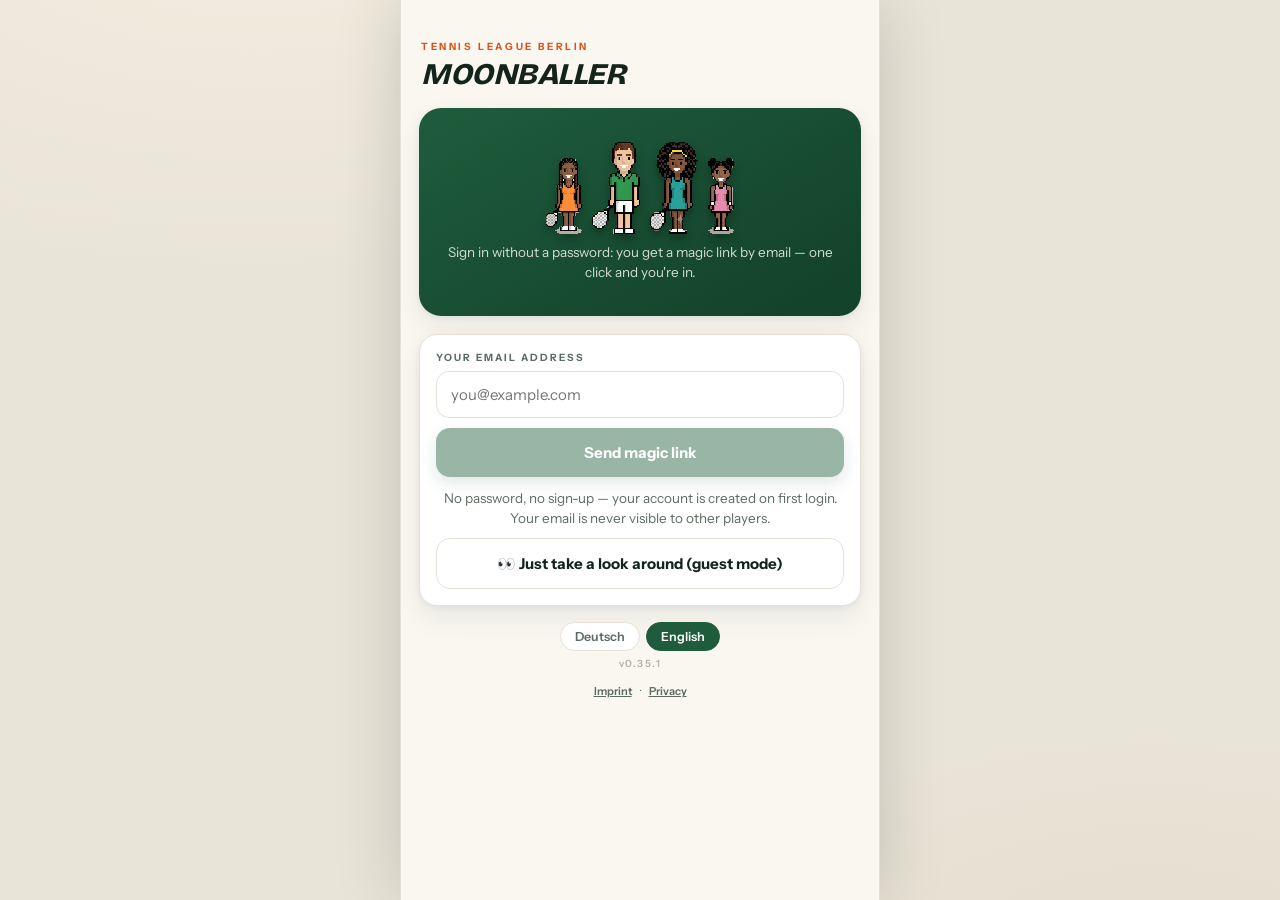
==== commit 7b024b08: "Deployment 1323b42" ====
--- a/index.html
+++ b/index.html
@@ -11,7 +11,7 @@
     <meta name="apple-mobile-web-app-status-bar-style" content="default" />
     <meta name="apple-mobile-web-app-title" content="Moonballer" />
     <title>Moonballer — Tennis-Liga Berlin</title>
-    <script type="module" crossorigin src="/assets/index-nNMBSqYf.js"></script>
+    <script type="module" crossorigin src="/assets/index-B5L3Rkrm.js"></script>
     <link rel="stylesheet" crossorigin href="/assets/index-1Cc5uaod.css">
   </head>
   <body>
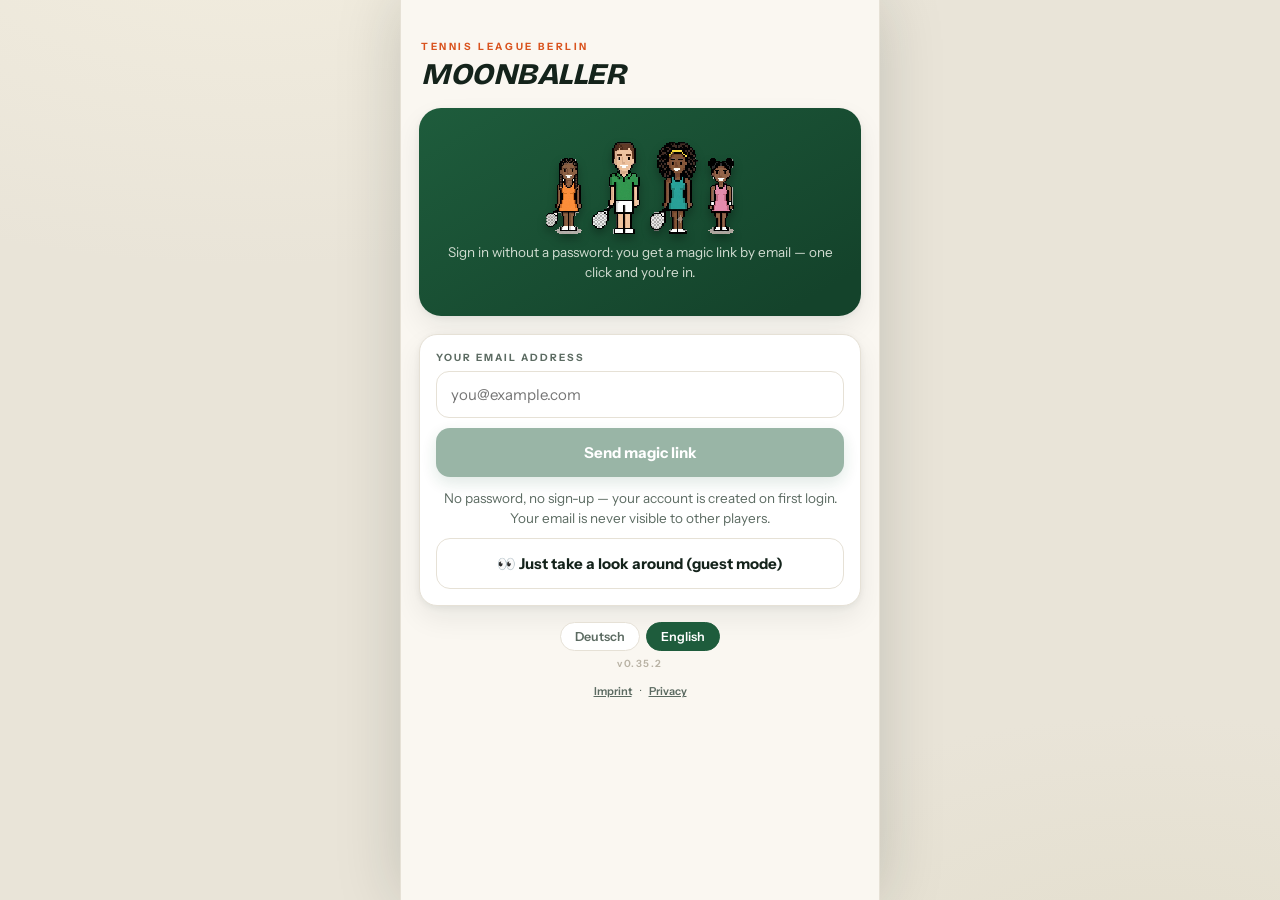
==== commit b320e75d: "Deployment 4c16665" ====
--- a/index.html
+++ b/index.html
@@ -11,8 +11,8 @@
     <meta name="apple-mobile-web-app-status-bar-style" content="default" />
     <meta name="apple-mobile-web-app-title" content="Moonballer" />
     <title>Moonballer — Tennis-Liga Berlin</title>
-    <script type="module" crossorigin src="/assets/index-B5L3Rkrm.js"></script>
-    <link rel="stylesheet" crossorigin href="/assets/index-1Cc5uaod.css">
+    <script type="module" crossorigin src="/assets/index-B6bbVJal.js"></script>
+    <link rel="stylesheet" crossorigin href="/assets/index-B9M2zHEw.css">
   </head>
   <body>
     <div id="root"></div>
--- a/assets/index-B9M2zHEw.css
+++ b/assets/index-B9M2zHEw.css
@@ -0,0 +1 @@
+@font-face{font-family:Bricolage Grotesque;font-style:normal;font-display:swap;font-weight:400;src:url(/assets/bricolage-grotesque-vietnamese-400-normal-B7Iv8-Rg.woff2)format("woff2"),url(/assets/bricolage-grotesque-vietnamese-400-normal-Sle7MYWg.woff)format("woff");unicode-range:U+102-103,U+110-111,U+128-129,U+168-169,U+1A0-1A1,U+1AF-1B0,U+300-301,U+303-304,U+308-309,U+323,U+329,U+1EA0-1EF9,U+20AB}@font-face{font-family:Bricolage Grotesque;font-style:normal;font-display:swap;font-weight:400;src:url(/assets/bricolage-grotesque-latin-ext-400-normal-D42HmrHD.woff2)format("woff2"),url(/assets/bricolage-grotesque-latin-ext-400-normal-BH175q6o.woff)format("woff");unicode-range:U+100-2BA,U+2BD-2C5,U+2C7-2CC,U+2CE-2D7,U+2DD-2FF,U+304,U+308,U+329,U+1D00-1DBF,U+1E00-1E9F,U+1EF2-1EFF,U+2020,U+20A0-20AB,U+20AD-20C0,U+2113,U+2C60-2C7F,U+A720-A7FF}@font-face{font-family:Bricolage Grotesque;font-style:normal;font-display:swap;font-weight:400;src:url(/assets/bricolage-grotesque-latin-400-normal-A6LyuA6R.woff2)format("woff2"),url(/assets/bricolage-grotesque-latin-400-normal-D89K-qEP.woff)format("woff");unicode-range:U+??,U+131,U+152-153,U+2BB-2BC,U+2C6,U+2DA,U+2DC,U+304,U+308,U+329,U+2000-206F,U+20AC,U+2122,U+2191,U+2193,U+2212,U+2215,U+FEFF,U+FFFD}@font-face{font-family:Bricolage Grotesque;font-style:normal;font-display:swap;font-weight:600;src:url(/assets/bricolage-grotesque-vietnamese-600-normal-Ipewt4hn.woff2)format("woff2"),url(/assets/bricolage-grotesque-vietnamese-600-normal-BppAn7jL.woff)format("woff");unicode-range:U+102-103,U+110-111,U+128-129,U+168-169,U+1A0-1A1,U+1AF-1B0,U+300-301,U+303-304,U+308-309,U+323,U+329,U+1EA0-1EF9,U+20AB}@font-face{font-family:Bricolage Grotesque;font-style:normal;font-display:swap;font-weight:600;src:url(/assets/bricolage-grotesque-latin-ext-600-normal-CN5JKkBm.woff2)format("woff2"),url(/assets/bricolage-grotesque-latin-ext-600-normal-DF26P3Q7.woff)format("woff");unicode-range:U+100-2BA,U+2BD-2C5,U+2C7-2CC,U+2CE-2D7,U+2DD-2FF,U+304,U+308,U+329,U+1D00-1DBF,U+1E00-1E9F,U+1EF2-1EFF,U+2020,U+20A0-20AB,U+20AD-20C0,U+2113,U+2C60-2C7F,U+A720-A7FF}@font-face{font-family:Bricolage Grotesque;font-style:normal;font-display:swap;font-weight:600;src:url(/assets/bricolage-grotesque-latin-600-normal-nxTgbNFE.woff2)format("woff2"),url(/assets/bricolage-grotesque-latin-600-normal-Bw0J83-2.woff)format("woff");unicode-range:U+??,U+131,U+152-153,U+2BB-2BC,U+2C6,U+2DA,U+2DC,U+304,U+308,U+329,U+2000-206F,U+20AC,U+2122,U+2191,U+2193,U+2212,U+2215,U+FEFF,U+FFFD}@font-face{font-family:Bricolage Grotesque;font-style:normal;font-display:swap;font-weight:700;src:url(/assets/bricolage-grotesque-vietnamese-700-normal-BLYPkJbo.woff2)format("woff2"),url(/assets/bricolage-grotesque-vietnamese-700-normal-CHrFuVHU.woff)format("woff");unicode-range:U+102-103,U+110-111,U+128-129,U+168-169,U+1A0-1A1,U+1AF-1B0,U+300-301,U+303-304,U+308-309,U+323,U+329,U+1EA0-1EF9,U+20AB}@font-face{font-family:Bricolage Grotesque;font-style:normal;font-display:swap;font-weight:700;src:url(/assets/bricolage-grotesque-latin-ext-700-normal-fBkt-7fi.woff2)format("woff2"),url(/assets/bricolage-grotesque-latin-ext-700-normal-BXpPFNFj.woff)format("woff");unicode-range:U+100-2BA,U+2BD-2C5,U+2C7-2CC,U+2CE-2D7,U+2DD-2FF,U+304,U+308,U+329,U+1D00-1DBF,U+1E00-1E9F,U+1EF2-1EFF,U+2020,U+20A0-20AB,U+20AD-20C0,U+2113,U+2C60-2C7F,U+A720-A7FF}@font-face{font-family:Bricolage Grotesque;font-style:normal;font-display:swap;font-weight:700;src:url(/assets/bricolage-grotesque-latin-700-normal-gtcctNPv.woff2)format("woff2"),url(/assets/bricolage-grotesque-latin-700-normal-DvJDmrLu.woff)format("woff");unicode-range:U+??,U+131,U+152-153,U+2BB-2BC,U+2C6,U+2DA,U+2DC,U+304,U+308,U+329,U+2000-206F,U+20AC,U+2122,U+2191,U+2193,U+2212,U+2215,U+FEFF,U+FFFD}@font-face{font-family:Bricolage Grotesque;font-style:normal;font-display:swap;font-weight:800;src:url(/assets/bricolage-grotesque-vietnamese-800-normal-RJtJa6zl.woff2)format("woff2"),url(/assets/bricolage-grotesque-vietnamese-800-normal-DJ4hCX8l.woff)format("woff");unicode-range:U+102-103,U+110-111,U+128-129,U+168-169,U+1A0-1A1,U+1AF-1B0,U+300-301,U+303-304,U+308-309,U+323,U+329,U+1EA0-1EF9,U+20AB}@font-face{font-family:Bricolage Grotesque;font-style:normal;font-display:swap;font-weight:800;src:url(/assets/bricolage-grotesque-latin-ext-800-normal-BimIDUhy.woff2)format("woff2"),url(/assets/bricolage-grotesque-latin-ext-800-normal-CkoBqIJM.woff)format("woff");unicode-range:U+100-2BA,U+2BD-2C5,U+2C7-2CC,U+2CE-2D7,U+2DD-2FF,U+304,U+308,U+329,U+1D00-1DBF,U+1E00-1E9F,U+1EF2-1EFF,U+2020,U+20A0-20AB,U+20AD-20C0,U+2113,U+2C60-2C7F,U+A720-A7FF}@font-face{font-family:Bricolage Grotesque;font-style:normal;font-display:swap;font-weight:800;src:url(/assets/bricolage-grotesque-latin-800-normal-J50vIsBe.woff2)format("woff2"),url(/assets/bricolage-grotesque-latin-800-normal-Br4b-5gk.woff)format("woff");unicode-range:U+??,U+131,U+152-153,U+2BB-2BC,U+2C6,U+2DA,U+2DC,U+304,U+308,U+329,U+2000-206F,U+20AC,U+2122,U+2191,U+2193,U+2212,U+2215,U+FEFF,U+FFFD}@font-face{font-family:Instrument Sans;font-style:normal;font-display:swap;font-weight:400;src:url(/assets/instrument-sans-latin-ext-400-normal-Q_nF8v4l.woff2)format("woff2"),url(/assets/instrument-sans-latin-ext-400-normal-r32jotim.woff)format("woff");unicode-range:U+100-2BA,U+2BD-2C5,U+2C7-2CC,U+2CE-2D7,U+2DD-2FF,U+304,U+308,U+329,U+1D00-1DBF,U+1E00-1E9F,U+1EF2-1EFF,U+2020,U+20A0-20AB,U+20AD-20C0,U+2113,U+2C60-2C7F,U+A720-A7FF}@font-face{font-family:Instrument Sans;font-style:normal;font-display:swap;font-weight:400;src:url(/assets/instrument-sans-latin-400-normal-DRC__1Mx.woff2)format("woff2"),url(/assets/instrument-sans-latin-400-normal-D1W7dsQl.woff)format("woff");unicode-range:U+??,U+131,U+152-153,U+2BB-2BC,U+2C6,U+2DA,U+2DC,U+304,U+308,U+329,U+2000-206F,U+20AC,U+2122,U+2191,U+2193,U+2212,U+2215,U+FEFF,U+FFFD}@font-face{font-family:Instrument Sans;font-style:normal;font-display:swap;font-weight:500;src:url(/assets/instrument-sans-latin-ext-500-normal-CTEe1bJa.woff2)format("woff2"),url(/assets/instrument-sans-latin-ext-500-normal-CAxz3nsc.woff)format("woff");unicode-range:U+100-2BA,U+2BD-2C5,U+2C7-2CC,U+2CE-2D7,U+2DD-2FF,U+304,U+308,U+329,U+1D00-1DBF,U+1E00-1E9F,U+1EF2-1EFF,U+2020,U+20A0-20AB,U+20AD-20C0,U+2113,U+2C60-2C7F,U+A720-A7FF}@font-face{font-family:Instrument Sans;font-style:normal;font-display:swap;font-weight:500;src:url(/assets/instrument-sans-latin-500-normal-Dk9ku72i.woff2)format("woff2"),url(/assets/instrument-sans-latin-500-normal-Z6ESRlEs.woff)format("woff");unicode-range:U+??,U+131,U+152-153,U+2BB-2BC,U+2C6,U+2DA,U+2DC,U+304,U+308,U+329,U+2000-206F,U+20AC,U+2122,U+2191,U+2193,U+2212,U+2215,U+FEFF,U+FFFD}@font-face{font-family:Instrument Sans;font-style:italic;font-display:swap;font-weight:500;src:url(/assets/instrument-sans-latin-ext-500-italic-CYmgUtJz.woff2)format("woff2"),url(/assets/instrument-sans-latin-ext-500-italic-BJlniOy5.woff)format("woff");unicode-range:U+100-2BA,U+2BD-2C5,U+2C7-2CC,U+2CE-2D7,U+2DD-2FF,U+304,U+308,U+329,U+1D00-1DBF,U+1E00-1E9F,U+1EF2-1EFF,U+2020,U+20A0-20AB,U+20AD-20C0,U+2113,U+2C60-2C7F,U+A720-A7FF}@font-face{font-family:Instrument Sans;font-style:italic;font-display:swap;font-weight:500;src:url(/assets/instrument-sans-latin-500-italic-dJ09OWzu.woff2)format("woff2"),url(/assets/instrument-sans-latin-500-italic-AA1cAicB.woff)format("woff");unicode-range:U+??,U+131,U+152-153,U+2BB-2BC,U+2C6,U+2DA,U+2DC,U+304,U+308,U+329,U+2000-206F,U+20AC,U+2122,U+2191,U+2193,U+2212,U+2215,U+FEFF,U+FFFD}@font-face{font-family:Instrument Sans;font-style:normal;font-display:swap;font-weight:600;src:url(/assets/instrument-sans-latin-ext-600-normal-BsaQcF38.woff2)format("woff2"),url(/assets/instrument-sans-latin-ext-600-normal-DMks36a2.woff)format("woff");unicode-range:U+100-2BA,U+2BD-2C5,U+2C7-2CC,U+2CE-2D7,U+2DD-2FF,U+304,U+308,U+329,U+1D00-1DBF,U+1E00-1E9F,U+1EF2-1EFF,U+2020,U+20A0-20AB,U+20AD-20C0,U+2113,U+2C60-2C7F,U+A720-A7FF}@font-face{font-family:Instrument Sans;font-style:normal;font-display:swap;font-weight:600;src:url(/assets/instrument-sans-latin-600-normal-B7fBEWYG.woff2)format("woff2"),url(/assets/instrument-sans-latin-600-normal-B9e8oLYv.woff)format("woff");unicode-range:U+??,U+131,U+152-153,U+2BB-2BC,U+2C6,U+2DA,U+2DC,U+304,U+308,U+329,U+2000-206F,U+20AC,U+2122,U+2191,U+2193,U+2212,U+2215,U+FEFF,U+FFFD}@font-face{font-family:Instrument Sans;font-style:normal;font-display:swap;font-weight:700;src:url(/assets/instrument-sans-latin-ext-700-normal-ClYbKGw-.woff2)format("woff2"),url(/assets/instrument-sans-latin-ext-700-normal-BQc-7cTM.woff)format("woff");unicode-range:U+100-2BA,U+2BD-2C5,U+2C7-2CC,U+2CE-2D7,U+2DD-2FF,U+304,U+308,U+329,U+1D00-1DBF,U+1E00-1E9F,U+1EF2-1EFF,U+2020,U+20A0-20AB,U+20AD-20C0,U+2113,U+2C60-2C7F,U+A720-A7FF}@font-face{font-family:Instrument Sans;font-style:normal;font-display:swap;font-weight:700;src:url(/assets/instrument-sans-latin-700-normal-CYfAanHo.woff2)format("woff2"),url(/assets/instrument-sans-latin-700-normal-DfAjL1vF.woff)format("woff");unicode-range:U+??,U+131,U+152-153,U+2BB-2BC,U+2C6,U+2DA,U+2DC,U+304,U+308,U+329,U+2000-206F,U+20AC,U+2122,U+2191,U+2193,U+2212,U+2215,U+FEFF,U+FFFD}:root{--court:#1e5c3c;--court-deep:#14432b;--clay:#d9531e;--clay-soft:#f8e3d7;--lime:#cde84a;--paper:#faf7f1;--card:#fff;--ink:#14231b;--ink-soft:#5c6b62;--line:#e6e1d6;--gold:#d9a62e;--silver:#8e9aa6;--bronze:#b0713b;--win:#1e7b4e;--loss:#c24328;--r:18px;--shadow:0 2px 6px #14231b0f, 0 12px 28px #14231b12;--font-display:"Bricolage Grotesque", sans-serif;--font-body:"Instrument Sans", sans-serif}:root.wista{--court:#c0531c;--court-deep:#8f3c12;--clay:#c0531c;--clay-soft:#f7e4d6;--lime:#e8a15c;--paper:#f4efe6;--win:#b5551f}*{box-sizing:border-box;-webkit-tap-highlight-color:transparent;margin:0;padding:0}html,body,#root{height:100%}body{font-family:var(--font-body);color:var(--ink);background:#e9e4d8}.shell{width:100%;max-width:480px;height:100%;padding-top:env(safe-area-inset-top,0px);background:var(--paper);flex-direction:column;margin:0 auto;display:flex;position:relative;overflow:hidden}@media (width>=520px){body{background:radial-gradient(1200px 600px at 20% -10%,#f2eddf 0%,#0000 60%),radial-gradient(900px 500px at 90% 110%,#e3decd 0%,#0000 55%),#e9e4d8}.shell{border-left:1px solid var(--line);border-right:1px solid var(--line);height:100%;box-shadow:0 0 60px #14231b2e}}.view{scrollbar-width:none;flex:1;padding:0 18px 110px;overflow:hidden auto}.view::-webkit-scrollbar{display:none}.screen{animation:.35s cubic-bezier(.2,.7,.2,1) screenIn}@keyframes screenIn{0%{opacity:0;transform:translateY(14px)}to{opacity:1;transform:none}}.eyebrow{letter-spacing:2.6px;text-transform:uppercase;color:var(--clay);margin-bottom:6px;font-size:10px;font-weight:700}h1.screen-title{font-family:var(--font-display);letter-spacing:-.5px;text-transform:uppercase;font-size:30px;font-style:italic;font-weight:800;line-height:1.02}.screen-head{padding:26px 2px 18px}.sub{color:var(--ink-soft);margin-top:6px;font-size:13.5px;line-height:1.45}.card{background:var(--card);border:1px solid var(--line);border-radius:var(--r);box-shadow:var(--shadow);margin-bottom:14px;padding:16px}.invite-card{background:linear-gradient(0deg,var(--clay-soft),#fffdfa);border-color:#f0cdb6}.season-banner{border-left:3px solid var(--court);background:linear-gradient(90deg,#eaf3ec,#fffdfa)}.char-cell{position:relative}.char-cell.bronze{border-bottom:2px solid var(--bronze)}.char-cell.silber{border-bottom:2px solid var(--silver)}.char-cell.gold{border-bottom:2px solid var(--gold)}.char-cell.creator{border-bottom:2px solid var(--clay);box-shadow:0 0 0 1.5px var(--clay) inset}.char-cell.locked img{filter:grayscale()brightness(.65);opacity:.45}.char-cell.locked{cursor:not-allowed}.cell-lock{filter:drop-shadow(0 1px 1px #0006);font-size:12px;position:absolute;top:3px;right:4px}.btn-danger-link{width:100%;font-family:var(--font-body);color:var(--loss);opacity:.75;cursor:pointer;text-align:center;background:0 0;border:none;margin-top:14px;padding:8px;font-size:12px;font-weight:600;transition:opacity .2s;display:block}.btn-danger-link:hover{opacity:1;text-decoration:underline}.notify-toggle{border-bottom:1px solid var(--line);cursor:pointer;justify-content:space-between;align-items:center;gap:14px;margin-bottom:6px;padding:12px 0;display:flex}.notify-toggle>span:first-child{flex-direction:column;gap:3px;display:flex}.notify-toggle b{font-size:13.5px;font-weight:700}.notify-toggle input{width:20px;height:20px;accent-color:var(--court);cursor:pointer;flex:none}.streak-pill{background:var(--clay-soft);color:var(--clay);border:1px solid #f0cdb6;margin-top:8px;font-weight:700}.h2h-score{justify-content:center;align-items:center;gap:20px;padding:6px 0 14px;display:flex}.h2h-side{flex-direction:column;align-items:center;gap:2px;min-width:64px;display:flex}.h2h-side b{font-family:var(--font-display);color:var(--ink-soft);font-size:34px;font-weight:800;line-height:1}.h2h-side.lead b{color:var(--court)}.h2h-side span{color:var(--ink-soft);font-size:12px}.h2h-colon{font-family:var(--font-display);color:var(--line);font-size:26px;font-weight:800}.card-label{letter-spacing:2px;text-transform:uppercase;color:var(--ink-soft);margin-bottom:10px;font-size:10px;font-weight:700}.hero{color:#fff6ee;box-shadow:var(--shadow);background:linear-gradient(150deg,#e07a31 0%,#c75e22 90%);border-radius:22px;margin-bottom:14px;padding:20px 18px 18px;position:relative;overflow:hidden}.hero>*{z-index:1;position:relative}.hero:before{content:"";pointer-events:none;opacity:.8;background:url("data:image/svg+xml,%3Csvg xmlns='http://www.w3.org/2000/svg' viewBox='0 0 440 240' preserveAspectRatio='xMidYMid slice'%3E%3Cg transform='rotate(-24 220 120)' stroke='%23ffffff' stroke-width='6' fill='none'%3E%3Cline x1='-300' y1='10' x2='740' y2='10'/%3E%3Cline x1='-300' y1='206' x2='740' y2='206'/%3E%3Cline x1='-24' y1='-300' x2='-24' y2='540'/%3E%3Cline x1='8' y1='-300' x2='8' y2='540'/%3E%3Cline x1='300' y1='206' x2='300' y2='180'/%3E%3C/g%3E%3C/svg%3E") 50%/cover no-repeat;position:absolute;inset:0}.hero:after{content:"";opacity:.12;pointer-events:none;mix-blend-mode:overlay;background-image:url("data:image/svg+xml,%3Csvg xmlns='http://www.w3.org/2000/svg' width='120' height='120'%3E%3Cfilter id='n'%3E%3CfeTurbulence baseFrequency='.9' numOctaves='2'/%3E%3C/filter%3E%3Crect width='120' height='120' filter='url(%23n)'/%3E%3C/svg%3E");position:absolute;inset:0}.hero .greet{opacity:.85;justify-content:space-between;align-items:center;gap:8px;font-size:13px;display:flex}.hero-click{cursor:pointer;transition:transform .15s}.hero-click:active{transform:scale(.99)}.hero-cta{letter-spacing:.5px;opacity:.9;background:#fff2;border:1px solid #fff3;border-radius:99px;flex:none;padding:4px 10px;font-size:11px;font-weight:700}.hero .rank-row{z-index:1;align-items:center;gap:14px;margin-top:12px;display:flex;position:relative}.hero .points{font-family:var(--font-display);letter-spacing:-1px;font-size:44px;font-weight:800;line-height:1}.hero .points small{letter-spacing:.5px;opacity:.8;font-size:13px;font-style:normal;font-weight:600}.hero .delta{color:var(--lime);margin-top:6px;font-size:13px;font-weight:700}.progress-wrap{z-index:1;margin-top:16px;position:relative}.progress-meta{opacity:.85;letter-spacing:.4px;justify-content:space-between;margin-bottom:6px;font-size:11px;font-weight:600;display:flex}.progress{background:#ffffff2b;border-radius:99px;height:8px;overflow:hidden}.progress i{background:linear-gradient(90deg,var(--lime),#eaf77f);border-radius:99px;height:100%;transition:width 1s cubic-bezier(.2,.7,.2,1) .15s;display:block}.medal{--c1:#c9cdd4;--c2:#7e8893;background:radial-gradient(circle at 32% 28%,var(--c1),var(--c2) 78%);width:54px;height:54px;font-family:var(--font-display);color:#fff;text-shadow:0 1px 2px #00000059;border-radius:50%;flex:none;justify-content:center;align-items:center;font-size:19px;font-weight:800;display:flex;position:relative;box-shadow:inset 0 2px 4px #ffffff80,inset 0 -3px 6px #00000030,0 3px 8px #14231b40}.medal:after{content:"";border:1.5px dashed #ffffff59;border-radius:50%;position:absolute;inset:4px}.medal.gold{--c1:#f2ce6b;--c2:#b27e17}.medal.silver{--c1:#d7dee6;--c2:#7c8895}.medal.newcomer{--c1:#9fd98a;--c2:#3e7c4a}.medal.league{--c1:#5b8a3e;--c2:#3e6b34;text-shadow:none}.medal.league:after{border-color:#ffffff40}.medal.sm{width:38px;height:38px;font-size:13px}.medal.lg{width:84px;height:84px;font-size:30px}.medal.league.lg{font-size:38px}.tier-chip{letter-spacing:1.6px;text-transform:uppercase;border-radius:99px;align-items:center;gap:6px;padding:5px 12px;font-size:11px;font-weight:700;display:inline-flex}.tier-chip.silver{color:#5a6774;background:#edf1f5;border:1px solid #d4dce4}.tier-chip.gold{color:#8f6410;background:#fbf0d3;border:1px solid #ebd79b}.tier-chip.newcomer{color:#3e6b34;background:#e9f5e3;border:1px solid #c9e4be}.match-next{align-items:center;gap:14px;display:flex}.date-block{text-align:center;background:var(--clay-soft);width:58px;color:var(--clay);border:1px solid #f0cdb6;border-radius:14px;flex:none;padding:8px 4px}.date-block b{font-family:var(--font-display);font-size:22px;font-weight:800;line-height:1;display:block}.date-block span{letter-spacing:1.5px;text-transform:uppercase;font-size:10px;font-weight:700}.match-next .info{flex:1;min-width:0}.match-next .vs{font-size:15px;font-weight:700}.meta{color:var(--ink-soft);margin-top:3px;font-size:12.5px;line-height:1.45}.pill{background:var(--paper);border:1px solid var(--line);color:var(--ink-soft);border-radius:99px;margin-top:7px;padding:3px 9px;font-size:11px;font-weight:600;display:inline-block}.req{border-top:1px solid var(--line);align-items:center;gap:12px;padding:12px 0;display:flex}.req:first-of-type{border-top:none;padding-top:2px}.avatar{color:#fff;letter-spacing:.5px;border-radius:50%;flex:none;justify-content:center;align-items:center;width:42px;height:42px;font-size:14px;font-weight:700;display:flex}.req .who{flex:1;min-width:0}.req .who b{font-size:14px}.req-actions{gap:8px;display:flex}.btn-ico{cursor:pointer;border:none;border-radius:50%;justify-content:center;align-items:center;width:36px;height:36px;font-size:15px;transition:transform .15s;display:flex}.btn-ico:active{transform:scale(.88)}.btn-ico.yes{background:var(--court);color:#fff}.btn-ico.no{background:var(--paper);border:1.5px solid var(--line);color:var(--ink-soft)}.feed-item{border-top:1px solid var(--line);gap:11px;padding:11px 0;font-size:13.5px;line-height:1.45;display:flex}.feed-item:first-of-type{border-top:none;padding-top:2px}.feed-item .ico{background:var(--paper);border:1px solid var(--line);border-radius:10px;flex:none;justify-content:center;align-items:center;width:30px;height:30px;font-size:14px;display:flex}.feed-item time{color:var(--ink-soft);margin-top:2px;font-size:11px;display:block}.feed-click{cursor:pointer}.feed-detail{background:var(--paper);border:1px solid var(--line);border-radius:12px;margin-top:8px;padding:10px 12px}.feed-detail .score-line{font-family:var(--font-display);letter-spacing:.5px;font-size:16px;font-weight:800}.feed-detail .delta-line{font-family:var(--font-body);color:var(--ink-soft);letter-spacing:0;font-size:12px;font-weight:600}.rank-click{cursor:pointer;transition:transform .1s}.rank-click:active{transform:scale(.985)}.btn{cursor:pointer;width:100%;font-family:var(--font-body);border:none;border-radius:14px;justify-content:center;align-items:center;gap:8px;padding:15px;font-size:15px;font-weight:700;transition:transform .15s,box-shadow .15s,opacity .2s;display:flex}.btn:active{transform:scale(.97)}.btn:disabled{opacity:.45;cursor:not-allowed}.btn-primary{background:var(--clay);color:#fff;box-shadow:0 6px 16px #d9531e59}.btn-ghost{border:1.5px solid var(--line);color:var(--ink);background:0 0}.btn-court{background:var(--court);color:#fff;box-shadow:0 6px 16px #1e5c3c4d}.btn-sm{border-radius:11px;width:auto;padding:9px 16px;font-size:13px}.seg{background:#efebe0;border-radius:13px;margin-bottom:14px;padding:4px;display:flex}.seg button{cursor:pointer;font-family:var(--font-body);color:var(--ink-soft);background:0 0;border:none;border-radius:10px;flex:1;padding:9px;font-size:13px;font-weight:700;transition:all .2s}.seg button.on{color:var(--ink);background:#fff;box-shadow:0 2px 6px #14231b1f}.search-field{align-items:center;margin-bottom:10px;display:flex;position:relative}.search-field .search-ico{opacity:.45;pointer-events:none;font-size:13px;position:absolute;left:13px}.search-field input{border:1.5px solid var(--line);width:100%;font-family:var(--font-body);color:var(--ink);background:#fff;border-radius:99px;outline:none;padding:11px 38px 11px 36px;font-size:14px;transition:border-color .2s}.search-field input:focus{border-color:var(--court)}.search-field .search-clear{width:24px;height:24px;color:var(--ink-soft);cursor:pointer;background:#efebe0;border:none;border-radius:50%;justify-content:center;align-items:center;font-size:11px;display:flex;position:absolute;right:8px}.chips{scrollbar-width:none;gap:8px;padding:2px 2px 12px;display:flex;overflow-x:auto}.chips::-webkit-scrollbar{display:none}.chips.wrap{flex-wrap:wrap;overflow:visible}.chip{border:1.5px solid var(--line);font-family:var(--font-body);color:var(--ink-soft);cursor:pointer;background:#fff;border-radius:99px;flex:none;padding:8px 14px;font-size:12.5px;font-weight:600;transition:all .2s}.chip.on{background:var(--ink);border-color:var(--ink);color:#fff}.chip-dot{background:var(--clay);vertical-align:1px;border-radius:50%;width:7px;height:7px;margin-left:6px;display:inline-block}.potm-card{border-left:3px solid var(--clay)}.admin-card{border-left:3px solid var(--court)}.admin-grid{grid-template-columns:repeat(3,minmax(0,1fr));gap:10px 8px;display:grid}.admin-grid>div{text-align:center;border:1px solid var(--line);background:#f7f5ee;border-radius:12px;padding:9px 4px}.admin-grid b{font-family:var(--font-display);font-size:19px;font-weight:800;line-height:1.1;display:block}.admin-grid span{color:var(--ink-soft);letter-spacing:.3px;margin-top:2px;font-size:9.5px;display:block}.playweek-card .feed-item{align-items:center;gap:12px}.playweek-card .feed-item>button{flex:none;margin-left:auto}.playweek-card.on{border-left:3px solid var(--lime,#cde84a);background:#fbfdf2}.ready-pill{color:#5b7a1e;background:#f2f9dda0;border:1px solid #d9eba8;border-radius:99px;margin-top:4px;padding:2px 8px;font-size:10.5px;font-weight:700;display:inline-block}.field{margin-bottom:14px}.field label{letter-spacing:2px;text-transform:uppercase;color:var(--ink-soft);margin-bottom:7px;font-size:10px;font-weight:700;display:block}.field input[type=text],.field input[type=number],.field select{border:1.5px solid var(--line);width:100%;font-family:var(--font-body);color:var(--ink);background:#fff;border-radius:13px;outline:none;padding:13px 14px;font-size:15px;transition:border-color .2s}.field input:focus,.field select:focus{border-color:var(--court)}.tier-head{font-family:var(--font-display);letter-spacing:1px;text-transform:uppercase;align-items:center;gap:10px;margin:18px 2px 10px;font-size:15px;font-style:italic;font-weight:800;display:flex}.tier-head .line{border-radius:2px;flex:1;height:2px}.tier-head.gold{color:#8f6410}.tier-head.gold .line{background:linear-gradient(90deg,var(--gold),transparent)}.tier-head.silver{color:#5a6774}.tier-head.silver .line{background:linear-gradient(90deg,var(--silver),transparent)}.tier-head.newcomer{color:#3e6b34}.tier-head.newcomer .line{background:linear-gradient(90deg,#7cb86a,#0000)}.rank-item{border:1px solid var(--line);background:#fff;border-radius:15px;align-items:center;gap:12px;margin-bottom:8px;padding:11px 13px;display:flex;box-shadow:0 1px 3px #14231b0d}.rank-item .pos{text-align:center;width:26px;font-family:var(--font-display);color:var(--ink-soft);flex:none;justify-content:center;align-items:center;font-size:15px;font-style:italic;font-weight:800;display:flex}.rank-item .who{flex:1;min-width:0}.rank-item .who b{font-size:14px;display:block}.rank-item .who span{color:var(--ink-soft);font-size:11.5px}.rank-item .who .nc-tag{color:#3e6b34;font-weight:600}.rank-item .pts{font-family:var(--font-display);letter-spacing:-.3px;font-size:16px;font-weight:800}.rank-item .trend{text-align:right;width:34px;font-size:11px;font-weight:700}.trend.up{color:var(--win)}.trend.down{color:var(--loss)}.trend.flat{color:var(--ink-soft)}.rank-item.me{border:2px solid var(--clay);background:linear-gradient(#fffdfa,#fdf3ec);box-shadow:0 4px 14px #d9531e2e}.rank-item.me .pos{color:var(--clay)}.player-card{align-items:center;gap:13px;display:flex}.player-card .who{flex:1;min-width:0}.player-card .who b{font-size:15px}.match-quality{text-align:center;background:#edf6ef;border:1px solid #cfe5d5;border-radius:12px;flex:none;padding:6px 10px}.match-quality b{font-family:var(--font-display);color:var(--win);font-size:16px;font-weight:800;display:block}.match-quality span{letter-spacing:1px;text-transform:uppercase;color:#5f8a6e;font-size:9px;font-weight:700}.home-court{color:var(--ink-soft);flex-wrap:wrap;align-items:center;gap:7px;margin-top:6px;font-size:11.5px;font-weight:600;display:flex}.book{letter-spacing:.8px;text-transform:uppercase;white-space:nowrap;border-radius:5px;padding:2.5px 7px;font-size:9px;font-weight:700}.book.yes{color:var(--win);background:#edf6ef;border:1px solid #cfe5d5}.book.no{border:1px solid var(--line);color:var(--ink-soft);background:#f3f1ea}.avail{flex-wrap:wrap;gap:5px;margin-top:7px;display:flex}.avail span{background:var(--paper);border:1px solid var(--line);color:var(--ink-soft);border-radius:6px;padding:3px 8px;font-size:10.5px;font-weight:600}.player-foot{border-top:1px solid var(--line);gap:9px;margin-top:13px;padding-top:13px;display:flex}.slot{border:1.5px solid var(--line);cursor:pointer;background:#fff;border-radius:13px;align-items:center;gap:12px;margin-bottom:9px;padding:12px 14px;transition:all .2s;display:flex}.slot .r{border:2px solid var(--line);border-radius:50%;flex:none;width:20px;height:20px;margin-left:auto;transition:all .2s}.slot.on{border-color:var(--court);background:#f0f6f1}.slot.on .r{border-color:var(--court);background:radial-gradient(circle,var(--court) 45%,transparent 50%)}.slot b{font-size:14px;display:block}.slot span{color:var(--ink-soft);font-size:12px}.chat-list{scrollbar-width:thin;flex-direction:column;max-height:320px;padding:2px 0 6px;display:flex;overflow-y:auto}.chat-input{border-top:1px solid var(--line);gap:8px;padding-top:10px;display:flex}.chat-input input{border:1.5px solid var(--line);min-width:0;font-family:var(--font-body);color:var(--ink);background:#fff;border-radius:12px;outline:none;flex:1;padding:11px 13px;font-size:14px;transition:border-color .2s}.chat-input input:focus{border-color:var(--court)}.custom-when{gap:8px;margin-top:9px;display:flex}.custom-when input,.custom-when select{border:1.5px solid var(--line);min-width:0;font-family:var(--font-body);color:var(--ink);background:#fff;border-radius:10px;outline:none;flex:1;padding:9px 10px;font-size:13.5px;font-weight:600;transition:border-color .2s}.custom-when input:focus,.custom-when select:focus{border-color:var(--court)}.bubble{border-radius:16px;max-width:82%;margin-bottom:8px;padding:10px 13px;font-size:13.5px;line-height:1.45}.bubble.them{background:#efebe0;border-bottom-left-radius:5px}.bubble.me{background:var(--court);color:#fff;border-bottom-right-radius:5px;margin-left:auto}.bubble time{opacity:.6;margin-top:3px;font-size:10px;display:block}.score-grid{grid-template-columns:1fr auto auto auto;align-items:center;gap:8px 10px;margin:6px 0 4px;display:grid}.score-grid .head{letter-spacing:1.5px;text-transform:uppercase;color:var(--ink-soft);text-align:center;font-size:10px;font-weight:700}.score-grid .name{align-items:center;gap:8px;font-size:13.5px;font-weight:700;display:flex}.stepper{border:1.5px solid var(--line);background:#fff;border-radius:11px;align-items:center;display:flex;overflow:hidden}.stepper.invalid{border-color:var(--loss);background:#fbede8}.stepper.invalid output{color:var(--loss)}.stepper button{cursor:pointer;width:26px;height:34px;color:var(--ink-soft);background:0 0;border:none;font-size:15px;font-weight:700}.stepper output{text-align:center;width:24px;font-family:var(--font-display);font-size:16px;font-weight:800}.elo-preview{border:1px solid var(--line);border-radius:14px;margin-top:14px;display:flex;overflow:hidden}.elo-preview>div{text-align:center;flex:1;padding:13px}.elo-preview .win-side{background:#edf6ef}.elo-preview .loss-side{border-left:1px solid var(--line);background:#fbede8}.elo-preview b{font-family:var(--font-display);font-size:22px;font-weight:800;display:block}.elo-preview .win-side b{color:var(--win)}.elo-preview .loss-side b{color:var(--loss)}.elo-preview span{letter-spacing:1.2px;text-transform:uppercase;color:var(--ink-soft);font-size:10px;font-weight:700}.notice{color:#6b5a1e;background:#fbf6e7;border:1px solid #ebdca8;border-radius:13px;align-items:flex-start;gap:10px;margin-top:13px;padding:12px 13px;font-size:12.5px;line-height:1.5;display:flex}.profile-top{text-align:center;flex-direction:column;align-items:center;padding:8px 0 4px;display:flex}.profile-top h2{font-family:var(--font-display);letter-spacing:-.3px;margin-top:12px;font-size:24px;font-weight:800}.stat-row{grid-template-columns:repeat(3,1fr);gap:9px;width:100%;margin:16px 0 0;display:grid}.stat{border:1px solid var(--line);text-align:center;background:#fff;border-radius:14px;padding:12px 6px}.stat b{font-family:var(--font-display);letter-spacing:-.4px;font-size:21px;font-weight:800;display:block}.stat span{letter-spacing:1.4px;text-transform:uppercase;color:var(--ink-soft);font-size:9.5px;font-weight:700}.form-dots{justify-content:center;gap:6px;margin-top:4px;display:flex}.form-dots i{color:#fff;border-radius:9px;justify-content:center;align-items:center;width:26px;height:26px;font-size:11px;font-style:normal;font-weight:800;display:flex}.form-dots i.w{background:var(--win)}.form-dots i.l{color:#8a7a6b;background:#d8c9bc}.hist{border-top:1px solid var(--line);align-items:center;gap:11px;padding:11px 0;font-size:13.5px;display:flex}.hist:first-of-type{border-top:none;padding-top:2px}.hist .res{width:30px;height:30px;font-family:var(--font-display);color:#fff;border-radius:10px;flex:none;justify-content:center;align-items:center;font-size:13px;font-weight:800;display:flex}.hist .res.w{background:var(--win)}.hist .res.l{background:var(--loss)}.hist .who{flex:1;min-width:0}.hist .who span{color:var(--ink-soft);font-size:11.5px;display:block}.hist .pts{font-weight:800;font-family:var(--font-display);font-size:14px}.hist .pts.up{color:var(--win)}.hist .pts.down{color:var(--loss)}nav.tabbar{z-index:20;padding:8px 8px calc(12px + env(safe-area-inset-bottom));border-top:1px solid var(--line);-webkit-backdrop-filter:blur(8px);backdrop-filter:blur(8px);background:linear-gradient(#fffe,#fff 25%);justify-content:space-around;align-items:flex-end;display:flex;position:absolute;bottom:0;left:0;right:0}nav.tabbar button{cursor:pointer;font-family:var(--font-body);color:#9aa69d;letter-spacing:.6px;text-transform:uppercase;background:0 0;border:none;flex-direction:column;flex:1;align-items:center;gap:3px;padding:5px 0;font-size:9.5px;font-weight:700;transition:color .2s;display:flex;position:relative}nav.tabbar button .glyph{filter:grayscale();opacity:.55;font-size:20px;line-height:1;transition:all .2s}nav.tabbar button .tab-badge{background:var(--clay);color:#fff;border:1.5px solid #fff;border-radius:99px;justify-content:center;align-items:center;min-width:16px;height:16px;padding:0 4px;font-size:10px;font-weight:800;line-height:1;display:flex;position:absolute;top:0;left:calc(50% + 6px)}nav.tabbar button.on{color:var(--court)}nav.tabbar button.on .glyph{filter:none;opacity:1;transform:translateY(-2px)}nav.tabbar .fab{cursor:pointer;background:0 0;border:none;border-radius:50%;flex:none;justify-content:center;align-items:center;width:56px;height:56px;margin:0 4px;font-size:23px;transition:transform .15s;display:flex;position:relative;transform:translateY(-14px);box-shadow:0 6px 14px #14231b47}nav.tabbar .fab:active{transform:translateY(-14px)scale(.92)}nav.tabbar .fab .fab-ball{pointer-events:none;width:54px;height:54px;display:block}.toast{z-index:40;background:var(--ink);color:#fff;opacity:0;pointer-events:none;border-radius:14px;align-items:center;gap:10px;padding:13px 16px;font-size:13.5px;font-weight:600;transition:all .3s cubic-bezier(.2,.7,.2,1);display:flex;position:absolute;bottom:104px;left:16px;right:16px;transform:translateY(18px);box-shadow:0 14px 30px #14231b66}.toast.show{opacity:1;transform:none}.toast .tick{color:var(--lime);font-size:16px}.version-tag{text-align:center;letter-spacing:1.5px;color:#b8b2a4;margin-top:6px;font-size:10px;font-weight:600}.legal-links{justify-content:center;align-items:center;gap:8px;margin-top:14px;padding-bottom:4px;display:flex}.legal-links button{font-family:var(--font-body);color:var(--ink-soft);cursor:pointer;background:0 0;border:none;padding:0;font-size:11px;font-weight:600;text-decoration:underline}.legal-links span{color:var(--ink-soft);font-size:11px}.lang-switch{justify-content:center;gap:6px;margin-top:16px;display:flex}.lang-switch button{border:1.5px solid var(--line);cursor:pointer;font-family:var(--font-body);color:var(--ink-soft);background:#fff;border-radius:99px;padding:6px 14px;font-size:12.5px;font-weight:600;transition:all .2s}.lang-switch button.on{background:var(--court);border-color:var(--court);color:#fff}.ob-steps{gap:6px;margin:22px 2px 4px;display:flex}.ob-steps i{background:var(--line);border-radius:99px;flex:1;height:4px;transition:background .3s}.ob-steps i.done{background:var(--court)}.ob-hero{color:#f3f7ee;text-align:center;background:linear-gradient(150deg,var(--court) 0%,var(--court-deep) 90%);box-shadow:var(--shadow);border-radius:22px;margin-bottom:18px;padding:34px 20px}.ob-hero .logo{font-family:var(--font-display);letter-spacing:-.5px;text-transform:uppercase;font-size:34px;font-style:italic;font-weight:800}.ob-hero p{opacity:.85;margin-top:8px;font-size:13.5px;line-height:1.5}.login-lineup{justify-content:center;align-items:flex-end;gap:10px;margin-bottom:6px;display:flex}.login-lineup img{filter:drop-shadow(0 5px 4px #00000047)}.wista-hero{text-align:center;margin:8px 0 18px}.wista-hero .wista-logo{width:min(84%,320px);height:auto;image-rendering:pixelated;margin:0 auto 12px;display:block}.wista-hero .sub{font-size:13.5px;line-height:1.5}.wista-hero .wista-powered{letter-spacing:.5px;color:var(--ink-soft);margin-top:10px;font-size:11px;font-weight:600}.wista-home-head{align-items:center;gap:14px;padding:22px 2px 16px;display:flex}.wista-home-head .wista-home-logo{width:auto;height:64px;image-rendering:pixelated;flex:none}.wista-home-head .wht{min-width:0}.wista-home-head .eyebrow{margin-bottom:3px}.wista-home-head h1.screen-title{margin:0}.level-option{border:1.5px solid var(--line);cursor:pointer;background:#fff;border-radius:13px;align-items:flex-start;gap:12px;margin-bottom:9px;padding:13px 14px;transition:all .2s;display:flex}.level-option.on{border-color:var(--court);background:#f0f6f1}.level-option b{font-size:14px;display:block}.level-option span{color:var(--ink-soft);margin-top:2px;font-size:12px;line-height:1.45;display:block}.level-option .r{border:2px solid var(--line);border-radius:50%;flex:none;width:20px;height:20px;margin-top:2px;margin-left:auto;transition:all .2s}.level-option.on .r{border-color:var(--court);background:radial-gradient(circle,var(--court) 45%,transparent 50%)}.lk-row{align-items:center;gap:14px;display:flex}.lk-row input[type=range]{accent-color:var(--court);flex:1}.lk-value{text-align:center;width:74px;font-family:var(--font-display);background:var(--clay-soft);color:var(--clay);border:1px solid #f0cdb6;border-radius:12px;flex:none;padding:8px 0;font-size:22px;font-weight:800}.start-preview{text-align:center;flex-direction:column;align-items:center;padding:10px 0 4px;display:flex}.start-preview .pts{font-family:var(--font-display);letter-spacing:-1px;margin-top:10px;font-size:40px;font-weight:800}.toggle-row{justify-content:space-between;align-items:center;gap:12px;padding:4px 2px;display:flex}.toggle-row .txt b{font-size:14px;display:block}.toggle-row .txt span{color:var(--ink-soft);font-size:12px}.switch{cursor:pointer;flex:none;width:50px;height:29px;position:relative}.switch input{opacity:0;width:0;height:0}.switch .track{background:#d8d2c4;border-radius:99px;transition:background .2s;position:absolute;inset:0}.switch .track:after{content:"";background:#fff;border-radius:50%;width:23px;height:23px;transition:transform .2s;position:absolute;top:3px;left:3px;box-shadow:0 2px 5px #14231b40}.switch input:checked+.track{background:var(--court)}.switch input:checked+.track:after{transform:translate(21px)}.avatar-stage{flex-direction:column;align-items:center;padding:6px 0 2px;display:flex}.char-hero{align-items:flex-end;gap:18px;display:flex;position:relative}.pixel-img{image-rendering:pixelated;display:block}.char-svg{filter:drop-shadow(0 6px 4px #14231b1f)}.showcase-overlay{filter:drop-shadow(0 2px 3px #14231b40);position:absolute;bottom:-2px;right:-14px}.bio-line{margin-top:6px;font-style:italic}.char-name{font-family:var(--font-display);text-transform:uppercase;letter-spacing:1px;color:var(--court);margin-top:8px;font-size:15px;font-style:italic;font-weight:800}.showcase{background:var(--paper);border:1px solid var(--line);border-radius:14px;flex-direction:column;align-items:center;gap:5px;padding:10px 12px 8px;display:flex}.showcase span{letter-spacing:1px;text-transform:uppercase;color:var(--ink-soft);text-align:center;font-size:9px;font-weight:700}.char-grid{grid-template-columns:repeat(5,1fr);gap:7px;display:grid}.char-cell{border:1.5px solid var(--line);cursor:pointer;background:#fff;border-radius:13px;justify-content:center;align-items:center;padding:8px 2px;transition:all .15s;display:flex}.char-cell.on{border-color:var(--court);background:#f0f6f1;box-shadow:0 3px 10px #1e5c3c2e}.gimmick .gi svg{margin:0 auto;display:block}.xp-bar-row{align-items:center;gap:10px;width:100%;margin-top:12px;display:flex}.xp-bar-row .lvl{font-family:var(--font-display);background:var(--clay-soft);color:var(--clay);border:1px solid #f0cdb6;border-radius:99px;flex:none;padding:4px 11px;font-size:13px;font-style:italic;font-weight:800}.xp-bar-row .bar{background:#efebe0;border-radius:99px;flex:1;height:8px;overflow:hidden}.xp-bar-row .bar i{background:linear-gradient(90deg,var(--clay),#f2a33c);border-radius:99px;height:100%;transition:width .6s cubic-bezier(.2,.7,.2,1);display:block}.xp-bar-row .xp-num{color:var(--ink-soft);flex:none;font-size:11px;font-weight:700}.opt-row{margin-top:12px}.opt-row .opt-label{letter-spacing:2px;text-transform:uppercase;color:var(--ink-soft);margin-bottom:7px;font-size:10px;font-weight:700}.swatches{flex-wrap:wrap;gap:8px;display:flex}.swatch{cursor:pointer;border:2.5px solid #0000;border-radius:50%;width:34px;height:34px;transition:transform .15s,border-color .15s;box-shadow:inset 0 -3px 5px #00000018}.swatch.on{border-color:var(--ink);transform:scale(1.12)}.opt-chip{border:1.5px solid var(--line);cursor:pointer;font-family:var(--font-body);color:var(--ink-soft);background:#fff;border-radius:99px;padding:8px 13px;font-size:12.5px;font-weight:600;transition:all .2s}.opt-chip.on{background:var(--court);border-color:var(--court);color:#fff}.opt-chip.locked{opacity:.45;cursor:not-allowed}.gimmick-grid{grid-template-columns:repeat(3,minmax(0,1fr));gap:9px;display:grid}.gimmick{border:1px solid var(--line);text-align:center;min-width:0;font-family:var(--font-body);color:var(--ink);cursor:pointer;background:#fff;border-radius:14px;padding:12px 6px;transition:transform .12s,border-color .15s}.gimmick:active{transform:scale(.97)}.gimmick .gi{filter:grayscale();opacity:.4;font-size:26px;line-height:1}.gimmick b{overflow-wrap:break-word;margin-top:6px;font-size:11px;display:block}.gimmick span{color:var(--ink-soft);overflow-wrap:break-word;margin-top:2px;font-size:9.5px;line-height:1.35;display:block}.gimmick.unlocked{background:#f4faf5;border-color:#cfe5d5}.gimmick.unlocked .gi{filter:none;opacity:1}.gimmick.sc{border-color:var(--clay);box-shadow:0 0 0 1.5px var(--clay);background:#fdf4ee}.gimmick.sc span{color:var(--clay);font-weight:700}.trophy-head{justify-content:space-between;align-items:center;margin-bottom:12px;display:flex}.trophy-pager{align-items:center;gap:7px;display:flex}.trophy-pager span{color:var(--ink-soft);text-align:center;min-width:24px;font-size:11px;font-weight:700}.trophy-pager button{border:1.5px solid var(--line);width:28px;height:28px;color:var(--court);cursor:pointer;background:#fff;border-radius:9px;justify-content:center;align-items:center;padding:0 0 2px;font-size:16px;font-weight:700;line-height:1;display:flex}.trophy-pager button:disabled{opacity:.35;cursor:default}
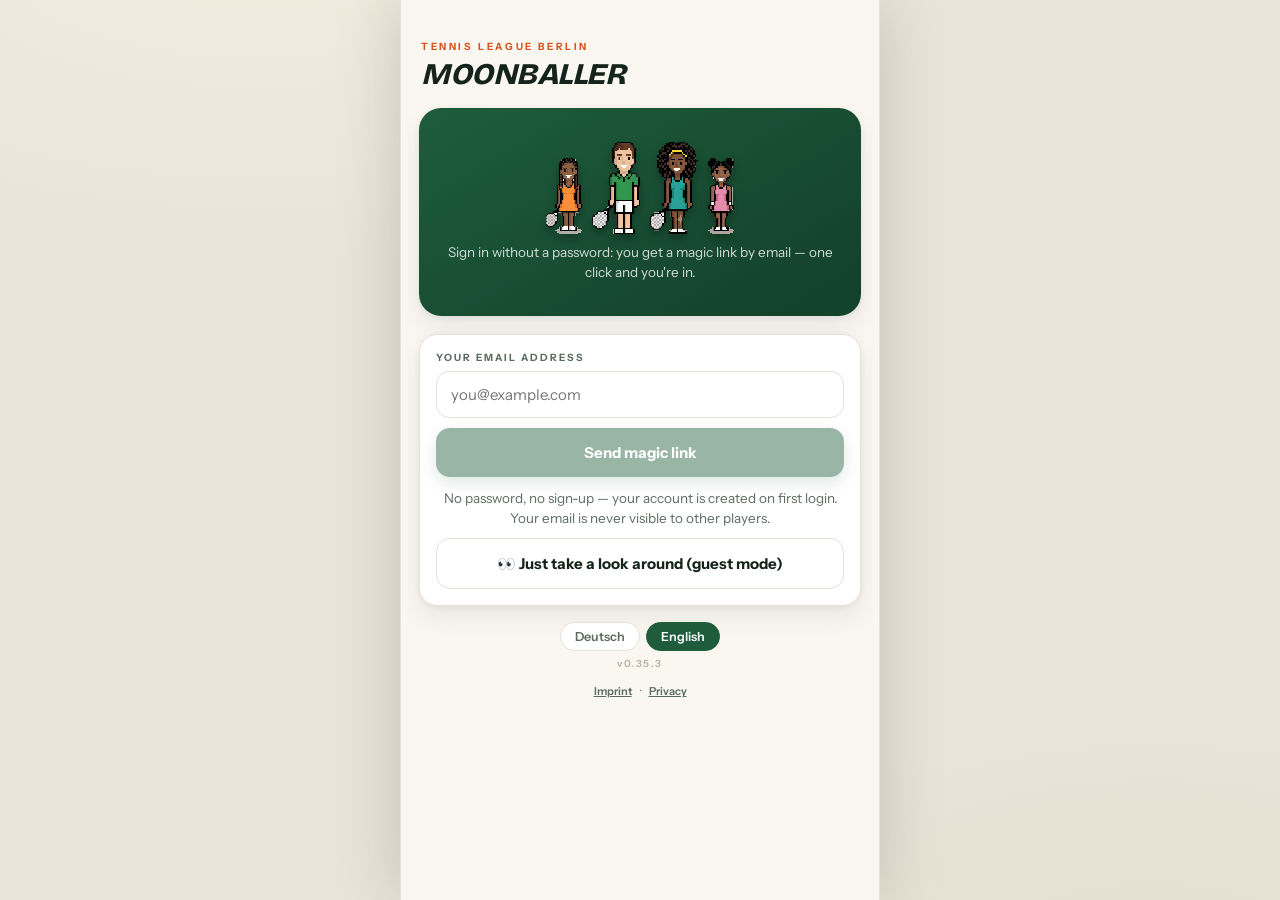
==== commit 3b369454: "Deployment 0903183" ====
--- a/index.html
+++ b/index.html
@@ -11,8 +11,8 @@
     <meta name="apple-mobile-web-app-status-bar-style" content="default" />
     <meta name="apple-mobile-web-app-title" content="Moonballer" />
     <title>Moonballer — Tennis-Liga Berlin</title>
-    <script type="module" crossorigin src="/assets/index-B6bbVJal.js"></script>
-    <link rel="stylesheet" crossorigin href="/assets/index-B9M2zHEw.css">
+    <script type="module" crossorigin src="/assets/index-BfAAoT_R.js"></script>
+    <link rel="stylesheet" crossorigin href="/assets/index-DOsnCTV6.css">
   </head>
   <body>
     <div id="root"></div>
--- a/assets/index-DOsnCTV6.css
+++ b/assets/index-DOsnCTV6.css
@@ -0,0 +1 @@
+@font-face{font-family:Bricolage Grotesque;font-style:normal;font-display:swap;font-weight:400;src:url(/assets/bricolage-grotesque-vietnamese-400-normal-B7Iv8-Rg.woff2)format("woff2"),url(/assets/bricolage-grotesque-vietnamese-400-normal-Sle7MYWg.woff)format("woff");unicode-range:U+102-103,U+110-111,U+128-129,U+168-169,U+1A0-1A1,U+1AF-1B0,U+300-301,U+303-304,U+308-309,U+323,U+329,U+1EA0-1EF9,U+20AB}@font-face{font-family:Bricolage Grotesque;font-style:normal;font-display:swap;font-weight:400;src:url(/assets/bricolage-grotesque-latin-ext-400-normal-D42HmrHD.woff2)format("woff2"),url(/assets/bricolage-grotesque-latin-ext-400-normal-BH175q6o.woff)format("woff");unicode-range:U+100-2BA,U+2BD-2C5,U+2C7-2CC,U+2CE-2D7,U+2DD-2FF,U+304,U+308,U+329,U+1D00-1DBF,U+1E00-1E9F,U+1EF2-1EFF,U+2020,U+20A0-20AB,U+20AD-20C0,U+2113,U+2C60-2C7F,U+A720-A7FF}@font-face{font-family:Bricolage Grotesque;font-style:normal;font-display:swap;font-weight:400;src:url(/assets/bricolage-grotesque-latin-400-normal-A6LyuA6R.woff2)format("woff2"),url(/assets/bricolage-grotesque-latin-400-normal-D89K-qEP.woff)format("woff");unicode-range:U+??,U+131,U+152-153,U+2BB-2BC,U+2C6,U+2DA,U+2DC,U+304,U+308,U+329,U+2000-206F,U+20AC,U+2122,U+2191,U+2193,U+2212,U+2215,U+FEFF,U+FFFD}@font-face{font-family:Bricolage Grotesque;font-style:normal;font-display:swap;font-weight:600;src:url(/assets/bricolage-grotesque-vietnamese-600-normal-Ipewt4hn.woff2)format("woff2"),url(/assets/bricolage-grotesque-vietnamese-600-normal-BppAn7jL.woff)format("woff");unicode-range:U+102-103,U+110-111,U+128-129,U+168-169,U+1A0-1A1,U+1AF-1B0,U+300-301,U+303-304,U+308-309,U+323,U+329,U+1EA0-1EF9,U+20AB}@font-face{font-family:Bricolage Grotesque;font-style:normal;font-display:swap;font-weight:600;src:url(/assets/bricolage-grotesque-latin-ext-600-normal-CN5JKkBm.woff2)format("woff2"),url(/assets/bricolage-grotesque-latin-ext-600-normal-DF26P3Q7.woff)format("woff");unicode-range:U+100-2BA,U+2BD-2C5,U+2C7-2CC,U+2CE-2D7,U+2DD-2FF,U+304,U+308,U+329,U+1D00-1DBF,U+1E00-1E9F,U+1EF2-1EFF,U+2020,U+20A0-20AB,U+20AD-20C0,U+2113,U+2C60-2C7F,U+A720-A7FF}@font-face{font-family:Bricolage Grotesque;font-style:normal;font-display:swap;font-weight:600;src:url(/assets/bricolage-grotesque-latin-600-normal-nxTgbNFE.woff2)format("woff2"),url(/assets/bricolage-grotesque-latin-600-normal-Bw0J83-2.woff)format("woff");unicode-range:U+??,U+131,U+152-153,U+2BB-2BC,U+2C6,U+2DA,U+2DC,U+304,U+308,U+329,U+2000-206F,U+20AC,U+2122,U+2191,U+2193,U+2212,U+2215,U+FEFF,U+FFFD}@font-face{font-family:Bricolage Grotesque;font-style:normal;font-display:swap;font-weight:700;src:url(/assets/bricolage-grotesque-vietnamese-700-normal-BLYPkJbo.woff2)format("woff2"),url(/assets/bricolage-grotesque-vietnamese-700-normal-CHrFuVHU.woff)format("woff");unicode-range:U+102-103,U+110-111,U+128-129,U+168-169,U+1A0-1A1,U+1AF-1B0,U+300-301,U+303-304,U+308-309,U+323,U+329,U+1EA0-1EF9,U+20AB}@font-face{font-family:Bricolage Grotesque;font-style:normal;font-display:swap;font-weight:700;src:url(/assets/bricolage-grotesque-latin-ext-700-normal-fBkt-7fi.woff2)format("woff2"),url(/assets/bricolage-grotesque-latin-ext-700-normal-BXpPFNFj.woff)format("woff");unicode-range:U+100-2BA,U+2BD-2C5,U+2C7-2CC,U+2CE-2D7,U+2DD-2FF,U+304,U+308,U+329,U+1D00-1DBF,U+1E00-1E9F,U+1EF2-1EFF,U+2020,U+20A0-20AB,U+20AD-20C0,U+2113,U+2C60-2C7F,U+A720-A7FF}@font-face{font-family:Bricolage Grotesque;font-style:normal;font-display:swap;font-weight:700;src:url(/assets/bricolage-grotesque-latin-700-normal-gtcctNPv.woff2)format("woff2"),url(/assets/bricolage-grotesque-latin-700-normal-DvJDmrLu.woff)format("woff");unicode-range:U+??,U+131,U+152-153,U+2BB-2BC,U+2C6,U+2DA,U+2DC,U+304,U+308,U+329,U+2000-206F,U+20AC,U+2122,U+2191,U+2193,U+2212,U+2215,U+FEFF,U+FFFD}@font-face{font-family:Bricolage Grotesque;font-style:normal;font-display:swap;font-weight:800;src:url(/assets/bricolage-grotesque-vietnamese-800-normal-RJtJa6zl.woff2)format("woff2"),url(/assets/bricolage-grotesque-vietnamese-800-normal-DJ4hCX8l.woff)format("woff");unicode-range:U+102-103,U+110-111,U+128-129,U+168-169,U+1A0-1A1,U+1AF-1B0,U+300-301,U+303-304,U+308-309,U+323,U+329,U+1EA0-1EF9,U+20AB}@font-face{font-family:Bricolage Grotesque;font-style:normal;font-display:swap;font-weight:800;src:url(/assets/bricolage-grotesque-latin-ext-800-normal-BimIDUhy.woff2)format("woff2"),url(/assets/bricolage-grotesque-latin-ext-800-normal-CkoBqIJM.woff)format("woff");unicode-range:U+100-2BA,U+2BD-2C5,U+2C7-2CC,U+2CE-2D7,U+2DD-2FF,U+304,U+308,U+329,U+1D00-1DBF,U+1E00-1E9F,U+1EF2-1EFF,U+2020,U+20A0-20AB,U+20AD-20C0,U+2113,U+2C60-2C7F,U+A720-A7FF}@font-face{font-family:Bricolage Grotesque;font-style:normal;font-display:swap;font-weight:800;src:url(/assets/bricolage-grotesque-latin-800-normal-J50vIsBe.woff2)format("woff2"),url(/assets/bricolage-grotesque-latin-800-normal-Br4b-5gk.woff)format("woff");unicode-range:U+??,U+131,U+152-153,U+2BB-2BC,U+2C6,U+2DA,U+2DC,U+304,U+308,U+329,U+2000-206F,U+20AC,U+2122,U+2191,U+2193,U+2212,U+2215,U+FEFF,U+FFFD}@font-face{font-family:Instrument Sans;font-style:normal;font-display:swap;font-weight:400;src:url(/assets/instrument-sans-latin-ext-400-normal-Q_nF8v4l.woff2)format("woff2"),url(/assets/instrument-sans-latin-ext-400-normal-r32jotim.woff)format("woff");unicode-range:U+100-2BA,U+2BD-2C5,U+2C7-2CC,U+2CE-2D7,U+2DD-2FF,U+304,U+308,U+329,U+1D00-1DBF,U+1E00-1E9F,U+1EF2-1EFF,U+2020,U+20A0-20AB,U+20AD-20C0,U+2113,U+2C60-2C7F,U+A720-A7FF}@font-face{font-family:Instrument Sans;font-style:normal;font-display:swap;font-weight:400;src:url(/assets/instrument-sans-latin-400-normal-DRC__1Mx.woff2)format("woff2"),url(/assets/instrument-sans-latin-400-normal-D1W7dsQl.woff)format("woff");unicode-range:U+??,U+131,U+152-153,U+2BB-2BC,U+2C6,U+2DA,U+2DC,U+304,U+308,U+329,U+2000-206F,U+20AC,U+2122,U+2191,U+2193,U+2212,U+2215,U+FEFF,U+FFFD}@font-face{font-family:Instrument Sans;font-style:normal;font-display:swap;font-weight:500;src:url(/assets/instrument-sans-latin-ext-500-normal-CTEe1bJa.woff2)format("woff2"),url(/assets/instrument-sans-latin-ext-500-normal-CAxz3nsc.woff)format("woff");unicode-range:U+100-2BA,U+2BD-2C5,U+2C7-2CC,U+2CE-2D7,U+2DD-2FF,U+304,U+308,U+329,U+1D00-1DBF,U+1E00-1E9F,U+1EF2-1EFF,U+2020,U+20A0-20AB,U+20AD-20C0,U+2113,U+2C60-2C7F,U+A720-A7FF}@font-face{font-family:Instrument Sans;font-style:normal;font-display:swap;font-weight:500;src:url(/assets/instrument-sans-latin-500-normal-Dk9ku72i.woff2)format("woff2"),url(/assets/instrument-sans-latin-500-normal-Z6ESRlEs.woff)format("woff");unicode-range:U+??,U+131,U+152-153,U+2BB-2BC,U+2C6,U+2DA,U+2DC,U+304,U+308,U+329,U+2000-206F,U+20AC,U+2122,U+2191,U+2193,U+2212,U+2215,U+FEFF,U+FFFD}@font-face{font-family:Instrument Sans;font-style:italic;font-display:swap;font-weight:500;src:url(/assets/instrument-sans-latin-ext-500-italic-CYmgUtJz.woff2)format("woff2"),url(/assets/instrument-sans-latin-ext-500-italic-BJlniOy5.woff)format("woff");unicode-range:U+100-2BA,U+2BD-2C5,U+2C7-2CC,U+2CE-2D7,U+2DD-2FF,U+304,U+308,U+329,U+1D00-1DBF,U+1E00-1E9F,U+1EF2-1EFF,U+2020,U+20A0-20AB,U+20AD-20C0,U+2113,U+2C60-2C7F,U+A720-A7FF}@font-face{font-family:Instrument Sans;font-style:italic;font-display:swap;font-weight:500;src:url(/assets/instrument-sans-latin-500-italic-dJ09OWzu.woff2)format("woff2"),url(/assets/instrument-sans-latin-500-italic-AA1cAicB.woff)format("woff");unicode-range:U+??,U+131,U+152-153,U+2BB-2BC,U+2C6,U+2DA,U+2DC,U+304,U+308,U+329,U+2000-206F,U+20AC,U+2122,U+2191,U+2193,U+2212,U+2215,U+FEFF,U+FFFD}@font-face{font-family:Instrument Sans;font-style:normal;font-display:swap;font-weight:600;src:url(/assets/instrument-sans-latin-ext-600-normal-BsaQcF38.woff2)format("woff2"),url(/assets/instrument-sans-latin-ext-600-normal-DMks36a2.woff)format("woff");unicode-range:U+100-2BA,U+2BD-2C5,U+2C7-2CC,U+2CE-2D7,U+2DD-2FF,U+304,U+308,U+329,U+1D00-1DBF,U+1E00-1E9F,U+1EF2-1EFF,U+2020,U+20A0-20AB,U+20AD-20C0,U+2113,U+2C60-2C7F,U+A720-A7FF}@font-face{font-family:Instrument Sans;font-style:normal;font-display:swap;font-weight:600;src:url(/assets/instrument-sans-latin-600-normal-B7fBEWYG.woff2)format("woff2"),url(/assets/instrument-sans-latin-600-normal-B9e8oLYv.woff)format("woff");unicode-range:U+??,U+131,U+152-153,U+2BB-2BC,U+2C6,U+2DA,U+2DC,U+304,U+308,U+329,U+2000-206F,U+20AC,U+2122,U+2191,U+2193,U+2212,U+2215,U+FEFF,U+FFFD}@font-face{font-family:Instrument Sans;font-style:normal;font-display:swap;font-weight:700;src:url(/assets/instrument-sans-latin-ext-700-normal-ClYbKGw-.woff2)format("woff2"),url(/assets/instrument-sans-latin-ext-700-normal-BQc-7cTM.woff)format("woff");unicode-range:U+100-2BA,U+2BD-2C5,U+2C7-2CC,U+2CE-2D7,U+2DD-2FF,U+304,U+308,U+329,U+1D00-1DBF,U+1E00-1E9F,U+1EF2-1EFF,U+2020,U+20A0-20AB,U+20AD-20C0,U+2113,U+2C60-2C7F,U+A720-A7FF}@font-face{font-family:Instrument Sans;font-style:normal;font-display:swap;font-weight:700;src:url(/assets/instrument-sans-latin-700-normal-CYfAanHo.woff2)format("woff2"),url(/assets/instrument-sans-latin-700-normal-DfAjL1vF.woff)format("woff");unicode-range:U+??,U+131,U+152-153,U+2BB-2BC,U+2C6,U+2DA,U+2DC,U+304,U+308,U+329,U+2000-206F,U+20AC,U+2122,U+2191,U+2193,U+2212,U+2215,U+FEFF,U+FFFD}:root{--court:#1e5c3c;--court-deep:#14432b;--clay:#d9531e;--clay-soft:#f8e3d7;--lime:#cde84a;--paper:#faf7f1;--card:#fff;--ink:#14231b;--ink-soft:#5c6b62;--line:#e6e1d6;--gold:#d9a62e;--silver:#8e9aa6;--bronze:#b0713b;--win:#1e7b4e;--loss:#c24328;--r:18px;--shadow:0 2px 6px #14231b0f, 0 12px 28px #14231b12;--font-display:"Bricolage Grotesque", sans-serif;--font-body:"Instrument Sans", sans-serif}:root.wista{--court:#c0531c;--court-deep:#8f3c12;--clay:#c0531c;--clay-soft:#f7e4d6;--lime:#e8a15c;--paper:#f4efe6;--win:#b5551f}*{box-sizing:border-box;-webkit-tap-highlight-color:transparent;margin:0;padding:0}html,body,#root{height:100%}body{font-family:var(--font-body);color:var(--ink);background:#e9e4d8}.shell{width:100%;max-width:480px;height:100%;padding-top:env(safe-area-inset-top,0px);background:var(--paper);flex-direction:column;margin:0 auto;display:flex;position:relative;overflow:hidden}@media (width>=520px){body{background:radial-gradient(1200px 600px at 20% -10%,#f2eddf 0%,#0000 60%),radial-gradient(900px 500px at 90% 110%,#e3decd 0%,#0000 55%),#e9e4d8}.shell{border-left:1px solid var(--line);border-right:1px solid var(--line);height:100%;box-shadow:0 0 60px #14231b2e}}.view{scrollbar-width:none;flex:1;padding:0 18px 110px;overflow:hidden auto}.view::-webkit-scrollbar{display:none}.screen{animation:.35s cubic-bezier(.2,.7,.2,1) screenIn}@keyframes screenIn{0%{opacity:0;transform:translateY(14px)}to{opacity:1;transform:none}}.eyebrow{letter-spacing:2.6px;text-transform:uppercase;color:var(--clay);margin-bottom:6px;font-size:10px;font-weight:700}h1.screen-title{font-family:var(--font-display);letter-spacing:-.5px;text-transform:uppercase;font-size:30px;font-style:italic;font-weight:800;line-height:1.02}.screen-head{padding:26px 2px 18px}.screen-head.with-club-logo{justify-content:space-between;align-items:flex-start;gap:12px;display:flex}.screen-head.with-club-logo .sh-text{flex:1;min-width:0}.screen-head .sh-club-logo{width:auto;height:46px;image-rendering:pixelated;flex:none;margin-top:4px}.sub{color:var(--ink-soft);margin-top:6px;font-size:13.5px;line-height:1.45}.card{background:var(--card);border:1px solid var(--line);border-radius:var(--r);box-shadow:var(--shadow);margin-bottom:14px;padding:16px}.invite-card{background:linear-gradient(0deg,var(--clay-soft),#fffdfa);border-color:#f0cdb6}.season-banner{border-left:3px solid var(--court);background:linear-gradient(90deg,#eaf3ec,#fffdfa)}.char-cell{position:relative}.char-cell.bronze{border-bottom:2px solid var(--bronze)}.char-cell.silber{border-bottom:2px solid var(--silver)}.char-cell.gold{border-bottom:2px solid var(--gold)}.char-cell.creator{border-bottom:2px solid var(--clay);box-shadow:0 0 0 1.5px var(--clay) inset}.char-cell.locked img{filter:grayscale()brightness(.65);opacity:.45}.char-cell.locked{cursor:not-allowed}.cell-lock{filter:drop-shadow(0 1px 1px #0006);font-size:12px;position:absolute;top:3px;right:4px}.btn-danger-link{width:100%;font-family:var(--font-body);color:var(--loss);opacity:.75;cursor:pointer;text-align:center;background:0 0;border:none;margin-top:14px;padding:8px;font-size:12px;font-weight:600;transition:opacity .2s;display:block}.btn-danger-link:hover{opacity:1;text-decoration:underline}.notify-toggle{border-bottom:1px solid var(--line);cursor:pointer;justify-content:space-between;align-items:center;gap:14px;margin-bottom:6px;padding:12px 0;display:flex}.notify-toggle>span:first-child{flex-direction:column;gap:3px;display:flex}.notify-toggle b{font-size:13.5px;font-weight:700}.notify-toggle input{width:20px;height:20px;accent-color:var(--court);cursor:pointer;flex:none}.streak-pill{background:var(--clay-soft);color:var(--clay);border:1px solid #f0cdb6;margin-top:8px;font-weight:700}.h2h-score{justify-content:center;align-items:center;gap:20px;padding:6px 0 14px;display:flex}.h2h-side{flex-direction:column;align-items:center;gap:2px;min-width:64px;display:flex}.h2h-side b{font-family:var(--font-display);color:var(--ink-soft);font-size:34px;font-weight:800;line-height:1}.h2h-side.lead b{color:var(--court)}.h2h-side span{color:var(--ink-soft);font-size:12px}.h2h-colon{font-family:var(--font-display);color:var(--line);font-size:26px;font-weight:800}.card-label{letter-spacing:2px;text-transform:uppercase;color:var(--ink-soft);margin-bottom:10px;font-size:10px;font-weight:700}.hero{color:#fff6ee;box-shadow:var(--shadow);background:linear-gradient(150deg,#e07a31 0%,#c75e22 90%);border-radius:22px;margin-bottom:14px;padding:20px 18px 18px;position:relative;overflow:hidden}.hero>*{z-index:1;position:relative}.hero:before{content:"";pointer-events:none;opacity:.8;background:url("data:image/svg+xml,%3Csvg xmlns='http://www.w3.org/2000/svg' viewBox='0 0 440 240' preserveAspectRatio='xMidYMid slice'%3E%3Cg transform='rotate(-24 220 120)' stroke='%23ffffff' stroke-width='6' fill='none'%3E%3Cline x1='-300' y1='10' x2='740' y2='10'/%3E%3Cline x1='-300' y1='206' x2='740' y2='206'/%3E%3Cline x1='-24' y1='-300' x2='-24' y2='540'/%3E%3Cline x1='8' y1='-300' x2='8' y2='540'/%3E%3Cline x1='300' y1='206' x2='300' y2='180'/%3E%3C/g%3E%3C/svg%3E") 50%/cover no-repeat;position:absolute;inset:0}.hero:after{content:"";opacity:.12;pointer-events:none;mix-blend-mode:overlay;background-image:url("data:image/svg+xml,%3Csvg xmlns='http://www.w3.org/2000/svg' width='120' height='120'%3E%3Cfilter id='n'%3E%3CfeTurbulence baseFrequency='.9' numOctaves='2'/%3E%3C/filter%3E%3Crect width='120' height='120' filter='url(%23n)'/%3E%3C/svg%3E");position:absolute;inset:0}.hero .greet{opacity:.85;justify-content:space-between;align-items:center;gap:8px;font-size:13px;display:flex}.hero-click{cursor:pointer;transition:transform .15s}.hero-click:active{transform:scale(.99)}.hero-cta{letter-spacing:.5px;opacity:.9;background:#fff2;border:1px solid #fff3;border-radius:99px;flex:none;padding:4px 10px;font-size:11px;font-weight:700}.hero .rank-row{z-index:1;align-items:center;gap:14px;margin-top:12px;display:flex;position:relative}.hero .points{font-family:var(--font-display);letter-spacing:-1px;font-size:44px;font-weight:800;line-height:1}.hero .points small{letter-spacing:.5px;opacity:.8;font-size:13px;font-style:normal;font-weight:600}.hero .delta{color:var(--lime);margin-top:6px;font-size:13px;font-weight:700}.progress-wrap{z-index:1;margin-top:16px;position:relative}.progress-meta{opacity:.85;letter-spacing:.4px;justify-content:space-between;margin-bottom:6px;font-size:11px;font-weight:600;display:flex}.progress{background:#ffffff2b;border-radius:99px;height:8px;overflow:hidden}.progress i{background:linear-gradient(90deg,var(--lime),#eaf77f);border-radius:99px;height:100%;transition:width 1s cubic-bezier(.2,.7,.2,1) .15s;display:block}.medal{--c1:#c9cdd4;--c2:#7e8893;background:radial-gradient(circle at 32% 28%,var(--c1),var(--c2) 78%);width:54px;height:54px;font-family:var(--font-display);color:#fff;text-shadow:0 1px 2px #00000059;border-radius:50%;flex:none;justify-content:center;align-items:center;font-size:19px;font-weight:800;display:flex;position:relative;box-shadow:inset 0 2px 4px #ffffff80,inset 0 -3px 6px #00000030,0 3px 8px #14231b40}.medal:after{content:"";border:1.5px dashed #ffffff59;border-radius:50%;position:absolute;inset:4px}.medal.gold{--c1:#f2ce6b;--c2:#b27e17}.medal.silver{--c1:#d7dee6;--c2:#7c8895}.medal.newcomer{--c1:#9fd98a;--c2:#3e7c4a}.medal.league{--c1:#5b8a3e;--c2:#3e6b34;text-shadow:none}.medal.league:after{border-color:#ffffff40}.medal.sm{width:38px;height:38px;font-size:13px}.medal.lg{width:84px;height:84px;font-size:30px}.medal.league.lg{font-size:38px}.tier-chip{letter-spacing:1.6px;text-transform:uppercase;border-radius:99px;align-items:center;gap:6px;padding:5px 12px;font-size:11px;font-weight:700;display:inline-flex}.tier-chip.silver{color:#5a6774;background:#edf1f5;border:1px solid #d4dce4}.tier-chip.gold{color:#8f6410;background:#fbf0d3;border:1px solid #ebd79b}.tier-chip.newcomer{color:#3e6b34;background:#e9f5e3;border:1px solid #c9e4be}.match-next{align-items:center;gap:14px;display:flex}.date-block{text-align:center;background:var(--clay-soft);width:58px;color:var(--clay);border:1px solid #f0cdb6;border-radius:14px;flex:none;padding:8px 4px}.date-block b{font-family:var(--font-display);font-size:22px;font-weight:800;line-height:1;display:block}.date-block span{letter-spacing:1.5px;text-transform:uppercase;font-size:10px;font-weight:700}.match-next .info{flex:1;min-width:0}.match-next .vs{font-size:15px;font-weight:700}.meta{color:var(--ink-soft);margin-top:3px;font-size:12.5px;line-height:1.45}.pill{background:var(--paper);border:1px solid var(--line);color:var(--ink-soft);border-radius:99px;margin-top:7px;padding:3px 9px;font-size:11px;font-weight:600;display:inline-block}.req{border-top:1px solid var(--line);align-items:center;gap:12px;padding:12px 0;display:flex}.req:first-of-type{border-top:none;padding-top:2px}.avatar{color:#fff;letter-spacing:.5px;border-radius:50%;flex:none;justify-content:center;align-items:center;width:42px;height:42px;font-size:14px;font-weight:700;display:flex}.req .who{flex:1;min-width:0}.req .who b{font-size:14px}.req-actions{gap:8px;display:flex}.btn-ico{cursor:pointer;border:none;border-radius:50%;justify-content:center;align-items:center;width:36px;height:36px;font-size:15px;transition:transform .15s;display:flex}.btn-ico:active{transform:scale(.88)}.btn-ico.yes{background:var(--court);color:#fff}.btn-ico.no{background:var(--paper);border:1.5px solid var(--line);color:var(--ink-soft)}.feed-item{border-top:1px solid var(--line);gap:11px;padding:11px 0;font-size:13.5px;line-height:1.45;display:flex}.feed-item:first-of-type{border-top:none;padding-top:2px}.feed-item .ico{background:var(--paper);border:1px solid var(--line);border-radius:10px;flex:none;justify-content:center;align-items:center;width:30px;height:30px;font-size:14px;display:flex}.feed-item time{color:var(--ink-soft);margin-top:2px;font-size:11px;display:block}.feed-click{cursor:pointer}.feed-detail{background:var(--paper);border:1px solid var(--line);border-radius:12px;margin-top:8px;padding:10px 12px}.feed-detail .score-line{font-family:var(--font-display);letter-spacing:.5px;font-size:16px;font-weight:800}.feed-detail .delta-line{font-family:var(--font-body);color:var(--ink-soft);letter-spacing:0;font-size:12px;font-weight:600}.rank-click{cursor:pointer;transition:transform .1s}.rank-click:active{transform:scale(.985)}.btn{cursor:pointer;width:100%;font-family:var(--font-body);border:none;border-radius:14px;justify-content:center;align-items:center;gap:8px;padding:15px;font-size:15px;font-weight:700;transition:transform .15s,box-shadow .15s,opacity .2s;display:flex}.btn:active{transform:scale(.97)}.btn:disabled{opacity:.45;cursor:not-allowed}.btn-primary{background:var(--clay);color:#fff;box-shadow:0 6px 16px #d9531e59}.btn-ghost{border:1.5px solid var(--line);color:var(--ink);background:0 0}.btn-court{background:var(--court);color:#fff;box-shadow:0 6px 16px #1e5c3c4d}.btn-sm{border-radius:11px;width:auto;padding:9px 16px;font-size:13px}.seg{background:#efebe0;border-radius:13px;margin-bottom:14px;padding:4px;display:flex}.seg button{cursor:pointer;font-family:var(--font-body);color:var(--ink-soft);background:0 0;border:none;border-radius:10px;flex:1;padding:9px;font-size:13px;font-weight:700;transition:all .2s}.seg button.on{color:var(--ink);background:#fff;box-shadow:0 2px 6px #14231b1f}.search-field{align-items:center;margin-bottom:10px;display:flex;position:relative}.search-field .search-ico{opacity:.45;pointer-events:none;font-size:13px;position:absolute;left:13px}.search-field input{border:1.5px solid var(--line);width:100%;font-family:var(--font-body);color:var(--ink);background:#fff;border-radius:99px;outline:none;padding:11px 38px 11px 36px;font-size:14px;transition:border-color .2s}.search-field input:focus{border-color:var(--court)}.search-field .search-clear{width:24px;height:24px;color:var(--ink-soft);cursor:pointer;background:#efebe0;border:none;border-radius:50%;justify-content:center;align-items:center;font-size:11px;display:flex;position:absolute;right:8px}.chips{scrollbar-width:none;gap:8px;padding:2px 2px 12px;display:flex;overflow-x:auto}.chips::-webkit-scrollbar{display:none}.chips.wrap{flex-wrap:wrap;overflow:visible}.chip{border:1.5px solid var(--line);font-family:var(--font-body);color:var(--ink-soft);cursor:pointer;background:#fff;border-radius:99px;flex:none;padding:8px 14px;font-size:12.5px;font-weight:600;transition:all .2s}.chip.on{background:var(--ink);border-color:var(--ink);color:#fff}.chip-dot{background:var(--clay);vertical-align:1px;border-radius:50%;width:7px;height:7px;margin-left:6px;display:inline-block}.potm-card{border-left:3px solid var(--clay)}.admin-card{border-left:3px solid var(--court)}.admin-grid{grid-template-columns:repeat(3,minmax(0,1fr));gap:10px 8px;display:grid}.admin-grid>div{text-align:center;border:1px solid var(--line);background:#f7f5ee;border-radius:12px;padding:9px 4px}.admin-grid b{font-family:var(--font-display);font-size:19px;font-weight:800;line-height:1.1;display:block}.admin-grid span{color:var(--ink-soft);letter-spacing:.3px;margin-top:2px;font-size:9.5px;display:block}.playweek-card .feed-item{align-items:center;gap:12px}.playweek-card .feed-item>button{flex:none;margin-left:auto}.playweek-card.on{border-left:3px solid var(--lime,#cde84a);background:#fbfdf2}.ready-pill{color:#5b7a1e;background:#f2f9dda0;border:1px solid #d9eba8;border-radius:99px;margin-top:4px;padding:2px 8px;font-size:10.5px;font-weight:700;display:inline-block}.field{margin-bottom:14px}.field label{letter-spacing:2px;text-transform:uppercase;color:var(--ink-soft);margin-bottom:7px;font-size:10px;font-weight:700;display:block}.field input[type=text],.field input[type=number],.field select{border:1.5px solid var(--line);width:100%;font-family:var(--font-body);color:var(--ink);background:#fff;border-radius:13px;outline:none;padding:13px 14px;font-size:15px;transition:border-color .2s}.field input:focus,.field select:focus{border-color:var(--court)}.tier-head{font-family:var(--font-display);letter-spacing:1px;text-transform:uppercase;align-items:center;gap:10px;margin:18px 2px 10px;font-size:15px;font-style:italic;font-weight:800;display:flex}.tier-head .line{border-radius:2px;flex:1;height:2px}.tier-head.gold{color:#8f6410}.tier-head.gold .line{background:linear-gradient(90deg,var(--gold),transparent)}.tier-head.silver{color:#5a6774}.tier-head.silver .line{background:linear-gradient(90deg,var(--silver),transparent)}.tier-head.newcomer{color:#3e6b34}.tier-head.newcomer .line{background:linear-gradient(90deg,#7cb86a,#0000)}.rank-item{border:1px solid var(--line);background:#fff;border-radius:15px;align-items:center;gap:12px;margin-bottom:8px;padding:11px 13px;display:flex;box-shadow:0 1px 3px #14231b0d}.rank-item .pos{text-align:center;width:26px;font-family:var(--font-display);color:var(--ink-soft);flex:none;justify-content:center;align-items:center;font-size:15px;font-style:italic;font-weight:800;display:flex}.rank-item .who{flex:1;min-width:0}.rank-item .who b{font-size:14px;display:block}.rank-item .who span{color:var(--ink-soft);font-size:11.5px}.rank-item .who .nc-tag{color:#3e6b34;font-weight:600}.rank-item .pts{font-family:var(--font-display);letter-spacing:-.3px;font-size:16px;font-weight:800}.rank-item .trend{text-align:right;width:34px;font-size:11px;font-weight:700}.trend.up{color:var(--win)}.trend.down{color:var(--loss)}.trend.flat{color:var(--ink-soft)}.rank-item.me{border:2px solid var(--clay);background:linear-gradient(#fffdfa,#fdf3ec);box-shadow:0 4px 14px #d9531e2e}.rank-item.me .pos{color:var(--clay)}.player-card{align-items:center;gap:13px;display:flex}.player-card .who{flex:1;min-width:0}.player-card .who b{font-size:15px}.match-quality{text-align:center;background:#edf6ef;border:1px solid #cfe5d5;border-radius:12px;flex:none;padding:6px 10px}.match-quality b{font-family:var(--font-display);color:var(--win);font-size:16px;font-weight:800;display:block}.match-quality span{letter-spacing:1px;text-transform:uppercase;color:#5f8a6e;font-size:9px;font-weight:700}.home-court{color:var(--ink-soft);flex-wrap:wrap;align-items:center;gap:7px;margin-top:6px;font-size:11.5px;font-weight:600;display:flex}.book{letter-spacing:.8px;text-transform:uppercase;white-space:nowrap;border-radius:5px;padding:2.5px 7px;font-size:9px;font-weight:700}.book.yes{color:var(--win);background:#edf6ef;border:1px solid #cfe5d5}.book.no{border:1px solid var(--line);color:var(--ink-soft);background:#f3f1ea}.avail{flex-wrap:wrap;gap:5px;margin-top:7px;display:flex}.avail span{background:var(--paper);border:1px solid var(--line);color:var(--ink-soft);border-radius:6px;padding:3px 8px;font-size:10.5px;font-weight:600}.player-foot{border-top:1px solid var(--line);gap:9px;margin-top:13px;padding-top:13px;display:flex}.slot{border:1.5px solid var(--line);cursor:pointer;background:#fff;border-radius:13px;align-items:center;gap:12px;margin-bottom:9px;padding:12px 14px;transition:all .2s;display:flex}.slot .r{border:2px solid var(--line);border-radius:50%;flex:none;width:20px;height:20px;margin-left:auto;transition:all .2s}.slot.on{border-color:var(--court);background:#f0f6f1}.slot.on .r{border-color:var(--court);background:radial-gradient(circle,var(--court) 45%,transparent 50%)}.slot b{font-size:14px;display:block}.slot span{color:var(--ink-soft);font-size:12px}.chat-list{scrollbar-width:thin;flex-direction:column;max-height:320px;padding:2px 0 6px;display:flex;overflow-y:auto}.chat-input{border-top:1px solid var(--line);gap:8px;padding-top:10px;display:flex}.chat-input input{border:1.5px solid var(--line);min-width:0;font-family:var(--font-body);color:var(--ink);background:#fff;border-radius:12px;outline:none;flex:1;padding:11px 13px;font-size:14px;transition:border-color .2s}.chat-input input:focus{border-color:var(--court)}.custom-when{gap:8px;margin-top:9px;display:flex}.custom-when input,.custom-when select{border:1.5px solid var(--line);min-width:0;font-family:var(--font-body);color:var(--ink);background:#fff;border-radius:10px;outline:none;flex:1;padding:9px 10px;font-size:13.5px;font-weight:600;transition:border-color .2s}.custom-when input:focus,.custom-when select:focus{border-color:var(--court)}.bubble{border-radius:16px;max-width:82%;margin-bottom:8px;padding:10px 13px;font-size:13.5px;line-height:1.45}.bubble.them{background:#efebe0;border-bottom-left-radius:5px}.bubble.me{background:var(--court);color:#fff;border-bottom-right-radius:5px;margin-left:auto}.bubble time{opacity:.6;margin-top:3px;font-size:10px;display:block}.score-grid{grid-template-columns:1fr auto auto auto;align-items:center;gap:8px 10px;margin:6px 0 4px;display:grid}.score-grid .head{letter-spacing:1.5px;text-transform:uppercase;color:var(--ink-soft);text-align:center;font-size:10px;font-weight:700}.score-grid .name{align-items:center;gap:8px;font-size:13.5px;font-weight:700;display:flex}.stepper{border:1.5px solid var(--line);background:#fff;border-radius:11px;align-items:center;display:flex;overflow:hidden}.stepper.invalid{border-color:var(--loss);background:#fbede8}.stepper.invalid output{color:var(--loss)}.stepper button{cursor:pointer;width:26px;height:34px;color:var(--ink-soft);background:0 0;border:none;font-size:15px;font-weight:700}.stepper output{text-align:center;width:24px;font-family:var(--font-display);font-size:16px;font-weight:800}.elo-preview{border:1px solid var(--line);border-radius:14px;margin-top:14px;display:flex;overflow:hidden}.elo-preview>div{text-align:center;flex:1;padding:13px}.elo-preview .win-side{background:#edf6ef}.elo-preview .loss-side{border-left:1px solid var(--line);background:#fbede8}.elo-preview b{font-family:var(--font-display);font-size:22px;font-weight:800;display:block}.elo-preview .win-side b{color:var(--win)}.elo-preview .loss-side b{color:var(--loss)}.elo-preview span{letter-spacing:1.2px;text-transform:uppercase;color:var(--ink-soft);font-size:10px;font-weight:700}.notice{color:#6b5a1e;background:#fbf6e7;border:1px solid #ebdca8;border-radius:13px;align-items:flex-start;gap:10px;margin-top:13px;padding:12px 13px;font-size:12.5px;line-height:1.5;display:flex}.profile-top{text-align:center;flex-direction:column;align-items:center;padding:8px 0 4px;display:flex}.profile-top h2{font-family:var(--font-display);letter-spacing:-.3px;margin-top:12px;font-size:24px;font-weight:800}.stat-row{grid-template-columns:repeat(3,1fr);gap:9px;width:100%;margin:16px 0 0;display:grid}.stat{border:1px solid var(--line);text-align:center;background:#fff;border-radius:14px;padding:12px 6px}.stat b{font-family:var(--font-display);letter-spacing:-.4px;font-size:21px;font-weight:800;display:block}.stat span{letter-spacing:1.4px;text-transform:uppercase;color:var(--ink-soft);font-size:9.5px;font-weight:700}.form-dots{justify-content:center;gap:6px;margin-top:4px;display:flex}.form-dots i{color:#fff;border-radius:9px;justify-content:center;align-items:center;width:26px;height:26px;font-size:11px;font-style:normal;font-weight:800;display:flex}.form-dots i.w{background:var(--win)}.form-dots i.l{color:#8a7a6b;background:#d8c9bc}.hist{border-top:1px solid var(--line);align-items:center;gap:11px;padding:11px 0;font-size:13.5px;display:flex}.hist:first-of-type{border-top:none;padding-top:2px}.hist .res{width:30px;height:30px;font-family:var(--font-display);color:#fff;border-radius:10px;flex:none;justify-content:center;align-items:center;font-size:13px;font-weight:800;display:flex}.hist .res.w{background:var(--win)}.hist .res.l{background:var(--loss)}.hist .who{flex:1;min-width:0}.hist .who span{color:var(--ink-soft);font-size:11.5px;display:block}.hist .pts{font-weight:800;font-family:var(--font-display);font-size:14px}.hist .pts.up{color:var(--win)}.hist .pts.down{color:var(--loss)}nav.tabbar{z-index:20;padding:8px 8px calc(12px + env(safe-area-inset-bottom));border-top:1px solid var(--line);-webkit-backdrop-filter:blur(8px);backdrop-filter:blur(8px);background:linear-gradient(#fffe,#fff 25%);justify-content:space-around;align-items:flex-end;display:flex;position:absolute;bottom:0;left:0;right:0}nav.tabbar button{cursor:pointer;font-family:var(--font-body);color:#9aa69d;letter-spacing:.6px;text-transform:uppercase;background:0 0;border:none;flex-direction:column;flex:1;align-items:center;gap:3px;padding:5px 0;font-size:9.5px;font-weight:700;transition:color .2s;display:flex;position:relative}nav.tabbar button .glyph{filter:grayscale();opacity:.55;font-size:20px;line-height:1;transition:all .2s}nav.tabbar button .tab-badge{background:var(--clay);color:#fff;border:1.5px solid #fff;border-radius:99px;justify-content:center;align-items:center;min-width:16px;height:16px;padding:0 4px;font-size:10px;font-weight:800;line-height:1;display:flex;position:absolute;top:0;left:calc(50% + 6px)}nav.tabbar button.on{color:var(--court)}nav.tabbar button.on .glyph{filter:none;opacity:1;transform:translateY(-2px)}nav.tabbar .fab{cursor:pointer;background:0 0;border:none;border-radius:50%;flex:none;justify-content:center;align-items:center;width:56px;height:56px;margin:0 4px;font-size:23px;transition:transform .15s;display:flex;position:relative;transform:translateY(-14px);box-shadow:0 6px 14px #14231b47}nav.tabbar .fab:active{transform:translateY(-14px)scale(.92)}nav.tabbar .fab .fab-ball{pointer-events:none;width:54px;height:54px;display:block}.toast{z-index:40;background:var(--ink);color:#fff;opacity:0;pointer-events:none;border-radius:14px;align-items:center;gap:10px;padding:13px 16px;font-size:13.5px;font-weight:600;transition:all .3s cubic-bezier(.2,.7,.2,1);display:flex;position:absolute;bottom:104px;left:16px;right:16px;transform:translateY(18px);box-shadow:0 14px 30px #14231b66}.toast.show{opacity:1;transform:none}.toast .tick{color:var(--lime);font-size:16px}.version-tag{text-align:center;letter-spacing:1.5px;color:#b8b2a4;margin-top:6px;font-size:10px;font-weight:600}.legal-links{justify-content:center;align-items:center;gap:8px;margin-top:14px;padding-bottom:4px;display:flex}.legal-links button{font-family:var(--font-body);color:var(--ink-soft);cursor:pointer;background:0 0;border:none;padding:0;font-size:11px;font-weight:600;text-decoration:underline}.legal-links span{color:var(--ink-soft);font-size:11px}.lang-switch{justify-content:center;gap:6px;margin-top:16px;display:flex}.lang-switch button{border:1.5px solid var(--line);cursor:pointer;font-family:var(--font-body);color:var(--ink-soft);background:#fff;border-radius:99px;padding:6px 14px;font-size:12.5px;font-weight:600;transition:all .2s}.lang-switch button.on{background:var(--court);border-color:var(--court);color:#fff}.ob-steps{gap:6px;margin:22px 2px 4px;display:flex}.ob-steps i{background:var(--line);border-radius:99px;flex:1;height:4px;transition:background .3s}.ob-steps i.done{background:var(--court)}.ob-hero{color:#f3f7ee;text-align:center;background:linear-gradient(150deg,var(--court) 0%,var(--court-deep) 90%);box-shadow:var(--shadow);border-radius:22px;margin-bottom:18px;padding:34px 20px}.ob-hero .logo{font-family:var(--font-display);letter-spacing:-.5px;text-transform:uppercase;font-size:34px;font-style:italic;font-weight:800}.ob-hero p{opacity:.85;margin-top:8px;font-size:13.5px;line-height:1.5}.login-lineup{justify-content:center;align-items:flex-end;gap:10px;margin-bottom:6px;display:flex}.login-lineup img{filter:drop-shadow(0 5px 4px #00000047)}.wista-hero{text-align:center;margin:8px 0 18px}.wista-hero .wista-logo{width:min(84%,320px);height:auto;image-rendering:pixelated;margin:0 auto 12px;display:block}.wista-hero .sub{font-size:13.5px;line-height:1.5}.wista-hero .wista-powered{letter-spacing:.5px;color:var(--ink-soft);margin-top:10px;font-size:11px;font-weight:600}.wista-home-head{align-items:center;gap:14px;padding:22px 2px 16px;display:flex}.wista-home-head .wista-home-logo{width:auto;height:64px;image-rendering:pixelated;flex:none}.wista-home-head .wht{min-width:0}.wista-home-head .eyebrow{margin-bottom:3px}.wista-home-head h1.screen-title{margin:0}.level-option{border:1.5px solid var(--line);cursor:pointer;background:#fff;border-radius:13px;align-items:flex-start;gap:12px;margin-bottom:9px;padding:13px 14px;transition:all .2s;display:flex}.level-option.on{border-color:var(--court);background:#f0f6f1}.level-option b{font-size:14px;display:block}.level-option span{color:var(--ink-soft);margin-top:2px;font-size:12px;line-height:1.45;display:block}.level-option .r{border:2px solid var(--line);border-radius:50%;flex:none;width:20px;height:20px;margin-top:2px;margin-left:auto;transition:all .2s}.level-option.on .r{border-color:var(--court);background:radial-gradient(circle,var(--court) 45%,transparent 50%)}.lk-row{align-items:center;gap:14px;display:flex}.lk-row input[type=range]{accent-color:var(--court);flex:1}.lk-value{text-align:center;width:74px;font-family:var(--font-display);background:var(--clay-soft);color:var(--clay);border:1px solid #f0cdb6;border-radius:12px;flex:none;padding:8px 0;font-size:22px;font-weight:800}.start-preview{text-align:center;flex-direction:column;align-items:center;padding:10px 0 4px;display:flex}.start-preview .pts{font-family:var(--font-display);letter-spacing:-1px;margin-top:10px;font-size:40px;font-weight:800}.toggle-row{justify-content:space-between;align-items:center;gap:12px;padding:4px 2px;display:flex}.toggle-row .txt b{font-size:14px;display:block}.toggle-row .txt span{color:var(--ink-soft);font-size:12px}.switch{cursor:pointer;flex:none;width:50px;height:29px;position:relative}.switch input{opacity:0;width:0;height:0}.switch .track{background:#d8d2c4;border-radius:99px;transition:background .2s;position:absolute;inset:0}.switch .track:after{content:"";background:#fff;border-radius:50%;width:23px;height:23px;transition:transform .2s;position:absolute;top:3px;left:3px;box-shadow:0 2px 5px #14231b40}.switch input:checked+.track{background:var(--court)}.switch input:checked+.track:after{transform:translate(21px)}.avatar-stage{flex-direction:column;align-items:center;padding:6px 0 2px;display:flex}.char-hero{align-items:flex-end;gap:18px;display:flex;position:relative}.pixel-img{image-rendering:pixelated;display:block}.char-svg{filter:drop-shadow(0 6px 4px #14231b1f)}.showcase-overlay{filter:drop-shadow(0 2px 3px #14231b40);position:absolute;bottom:-2px;right:-14px}.bio-line{margin-top:6px;font-style:italic}.char-name{font-family:var(--font-display);text-transform:uppercase;letter-spacing:1px;color:var(--court);margin-top:8px;font-size:15px;font-style:italic;font-weight:800}.showcase{background:var(--paper);border:1px solid var(--line);border-radius:14px;flex-direction:column;align-items:center;gap:5px;padding:10px 12px 8px;display:flex}.showcase span{letter-spacing:1px;text-transform:uppercase;color:var(--ink-soft);text-align:center;font-size:9px;font-weight:700}.char-grid{grid-template-columns:repeat(5,1fr);gap:7px;display:grid}.char-cell{border:1.5px solid var(--line);cursor:pointer;background:#fff;border-radius:13px;justify-content:center;align-items:center;padding:8px 2px;transition:all .15s;display:flex}.char-cell.on{border-color:var(--court);background:#f0f6f1;box-shadow:0 3px 10px #1e5c3c2e}.gimmick .gi svg{margin:0 auto;display:block}.xp-bar-row{align-items:center;gap:10px;width:100%;margin-top:12px;display:flex}.xp-bar-row .lvl{font-family:var(--font-display);background:var(--clay-soft);color:var(--clay);border:1px solid #f0cdb6;border-radius:99px;flex:none;padding:4px 11px;font-size:13px;font-style:italic;font-weight:800}.xp-bar-row .bar{background:#efebe0;border-radius:99px;flex:1;height:8px;overflow:hidden}.xp-bar-row .bar i{background:linear-gradient(90deg,var(--clay),#f2a33c);border-radius:99px;height:100%;transition:width .6s cubic-bezier(.2,.7,.2,1);display:block}.xp-bar-row .xp-num{color:var(--ink-soft);flex:none;font-size:11px;font-weight:700}.opt-row{margin-top:12px}.opt-row .opt-label{letter-spacing:2px;text-transform:uppercase;color:var(--ink-soft);margin-bottom:7px;font-size:10px;font-weight:700}.swatches{flex-wrap:wrap;gap:8px;display:flex}.swatch{cursor:pointer;border:2.5px solid #0000;border-radius:50%;width:34px;height:34px;transition:transform .15s,border-color .15s;box-shadow:inset 0 -3px 5px #00000018}.swatch.on{border-color:var(--ink);transform:scale(1.12)}.opt-chip{border:1.5px solid var(--line);cursor:pointer;font-family:var(--font-body);color:var(--ink-soft);background:#fff;border-radius:99px;padding:8px 13px;font-size:12.5px;font-weight:600;transition:all .2s}.opt-chip.on{background:var(--court);border-color:var(--court);color:#fff}.opt-chip.locked{opacity:.45;cursor:not-allowed}.gimmick-grid{grid-template-columns:repeat(3,minmax(0,1fr));gap:9px;display:grid}.gimmick{border:1px solid var(--line);text-align:center;min-width:0;font-family:var(--font-body);color:var(--ink);cursor:pointer;background:#fff;border-radius:14px;padding:12px 6px;transition:transform .12s,border-color .15s}.gimmick:active{transform:scale(.97)}.gimmick .gi{filter:grayscale();opacity:.4;font-size:26px;line-height:1}.gimmick b{overflow-wrap:break-word;margin-top:6px;font-size:11px;display:block}.gimmick span{color:var(--ink-soft);overflow-wrap:break-word;margin-top:2px;font-size:9.5px;line-height:1.35;display:block}.gimmick.unlocked{background:#f4faf5;border-color:#cfe5d5}.gimmick.unlocked .gi{filter:none;opacity:1}.gimmick.sc{border-color:var(--clay);box-shadow:0 0 0 1.5px var(--clay);background:#fdf4ee}.gimmick.sc span{color:var(--clay);font-weight:700}.trophy-head{justify-content:space-between;align-items:center;margin-bottom:12px;display:flex}.trophy-pager{align-items:center;gap:7px;display:flex}.trophy-pager span{color:var(--ink-soft);text-align:center;min-width:24px;font-size:11px;font-weight:700}.trophy-pager button{border:1.5px solid var(--line);width:28px;height:28px;color:var(--court);cursor:pointer;background:#fff;border-radius:9px;justify-content:center;align-items:center;padding:0 0 2px;font-size:16px;font-weight:700;line-height:1;display:flex}.trophy-pager button:disabled{opacity:.35;cursor:default}
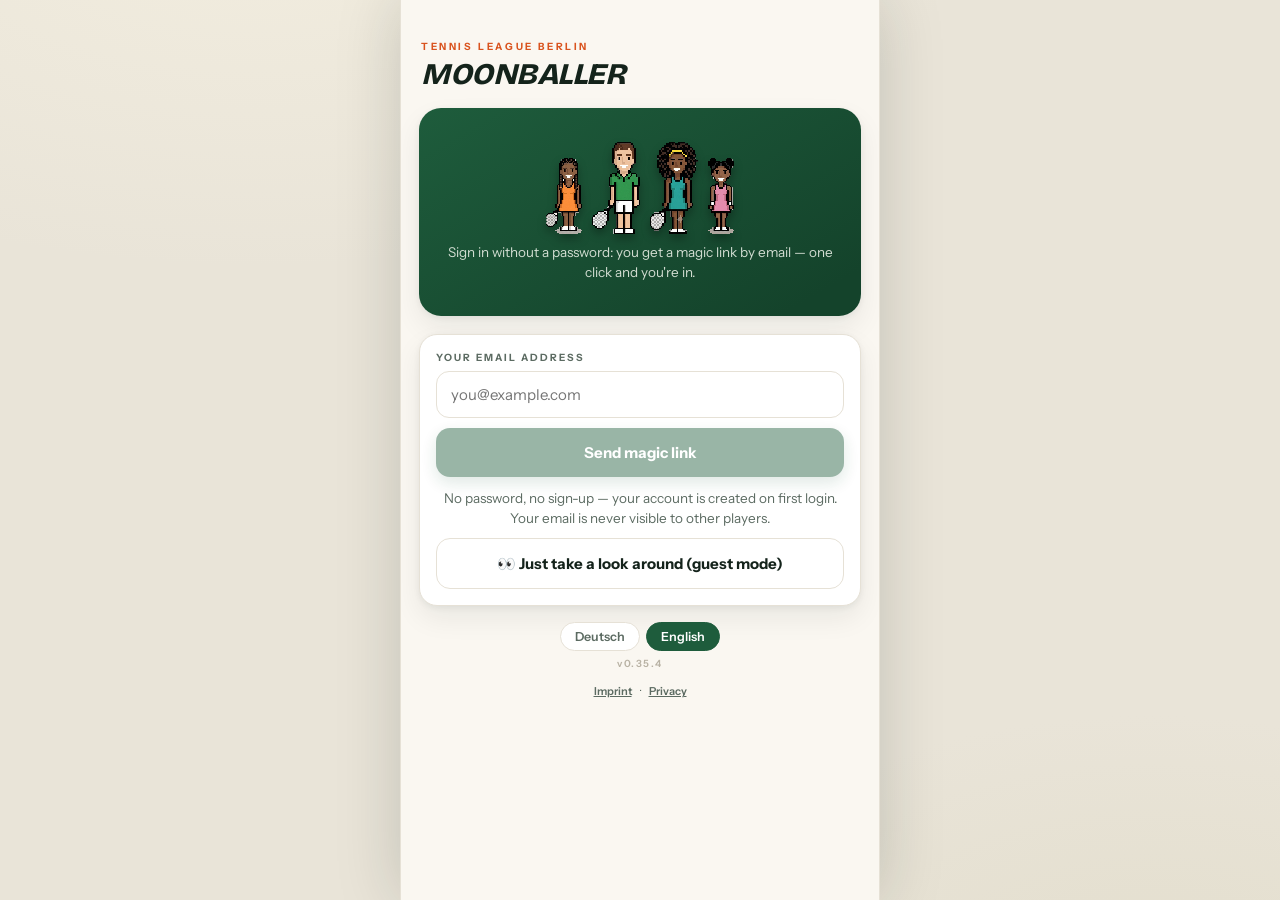
==== commit 59cab143: "Deployment 9db15bb" ====
--- a/index.html
+++ b/index.html
@@ -11,7 +11,7 @@
     <meta name="apple-mobile-web-app-status-bar-style" content="default" />
     <meta name="apple-mobile-web-app-title" content="Moonballer" />
     <title>Moonballer — Tennis-Liga Berlin</title>
-    <script type="module" crossorigin src="/assets/index-BfAAoT_R.js"></script>
+    <script type="module" crossorigin src="/assets/index-RSKXi-Yr.js"></script>
     <link rel="stylesheet" crossorigin href="/assets/index-DOsnCTV6.css">
   </head>
   <body>
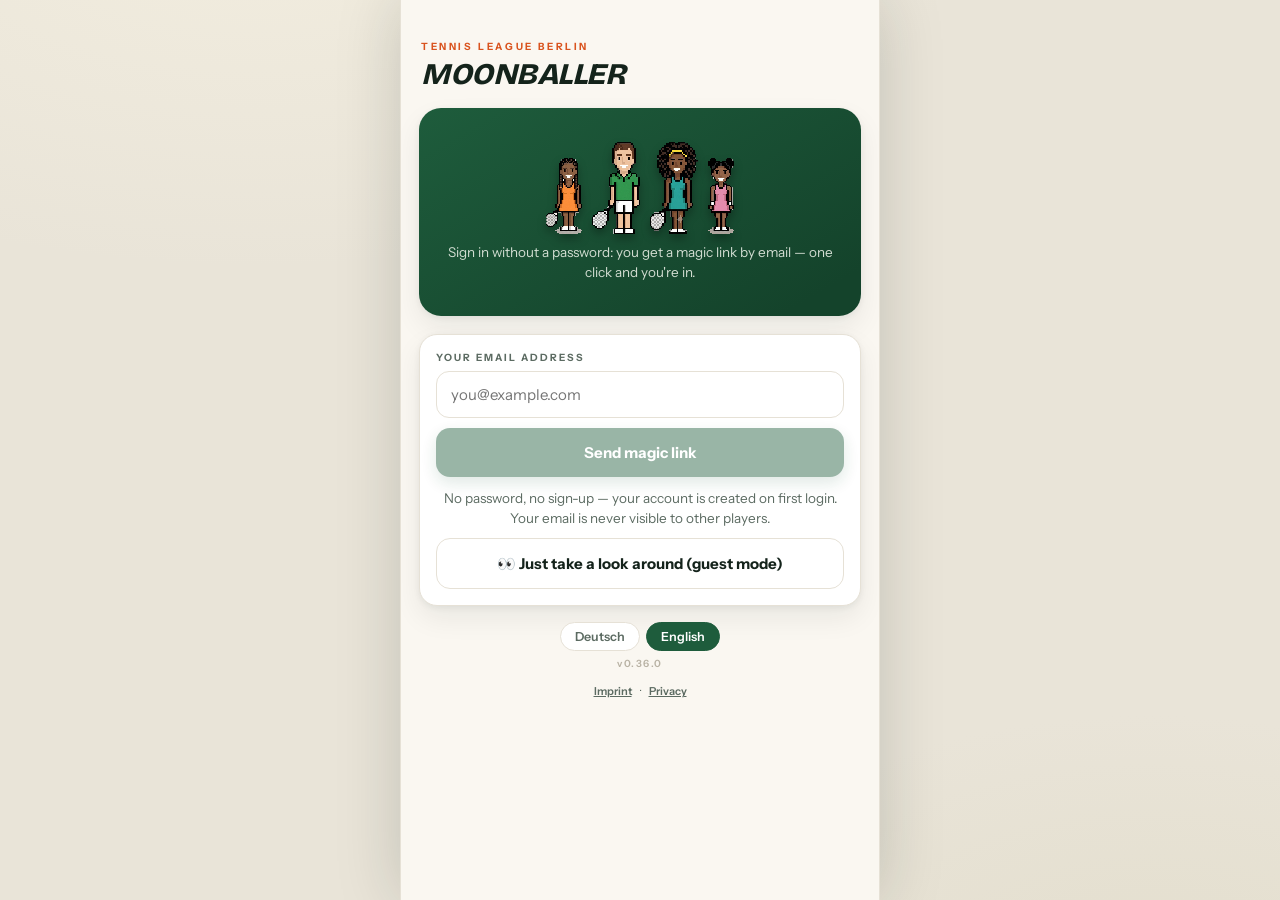
==== commit 57f6669d: "Deployment c3f5116" ====
--- a/index.html
+++ b/index.html
@@ -11,7 +11,7 @@
     <meta name="apple-mobile-web-app-status-bar-style" content="default" />
     <meta name="apple-mobile-web-app-title" content="Moonballer" />
     <title>Moonballer — Tennis-Liga Berlin</title>
-    <script type="module" crossorigin src="/assets/index-RSKXi-Yr.js"></script>
+    <script type="module" crossorigin src="/assets/index-niln4KWv.js"></script>
     <link rel="stylesheet" crossorigin href="/assets/index-DOsnCTV6.css">
   </head>
   <body>
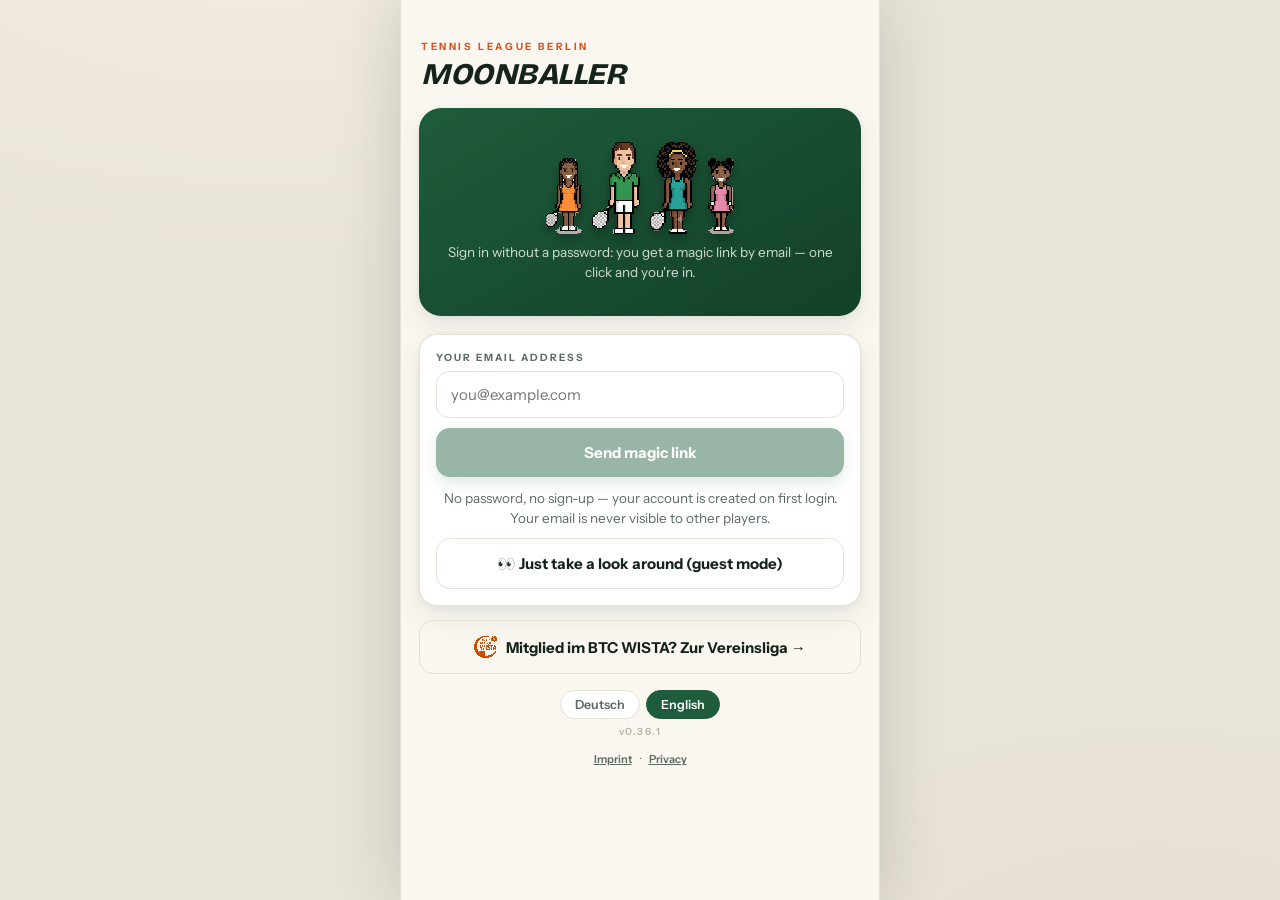
==== commit 913c00be: "Deployment 1064c8c" ====
--- a/index.html
+++ b/index.html
@@ -11,7 +11,7 @@
     <meta name="apple-mobile-web-app-status-bar-style" content="default" />
     <meta name="apple-mobile-web-app-title" content="Moonballer" />
     <title>Moonballer — Tennis-Liga Berlin</title>
-    <script type="module" crossorigin src="/assets/index-niln4KWv.js"></script>
+    <script type="module" crossorigin src="/assets/index-DYGuxB4s.js"></script>
     <link rel="stylesheet" crossorigin href="/assets/index-DOsnCTV6.css">
   </head>
   <body>
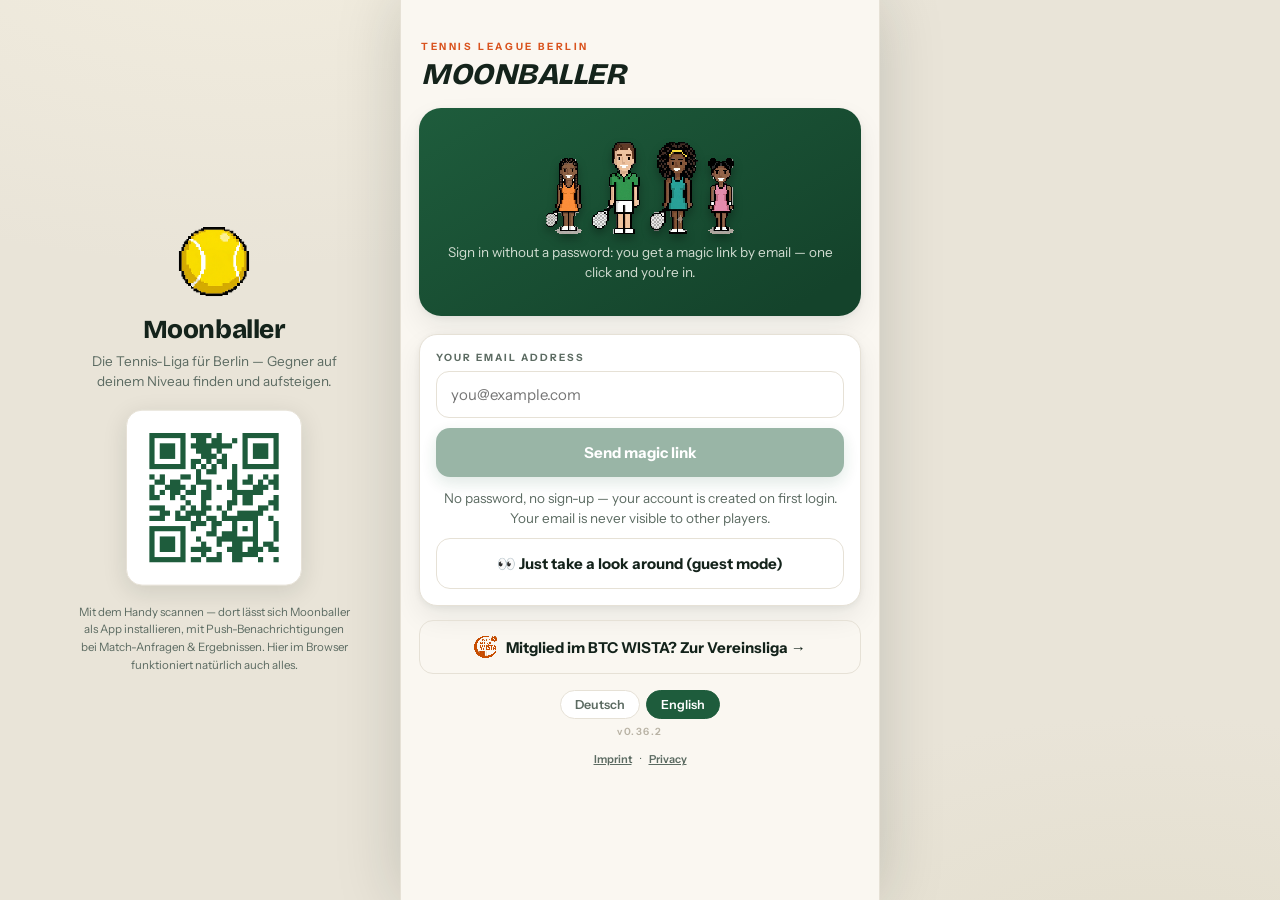
==== commit 01a177bf: "Deployment a32e58d" ====
--- a/index.html
+++ b/index.html
@@ -11,8 +11,8 @@
     <meta name="apple-mobile-web-app-status-bar-style" content="default" />
     <meta name="apple-mobile-web-app-title" content="Moonballer" />
     <title>Moonballer — Tennis-Liga Berlin</title>
-    <script type="module" crossorigin src="/assets/index-DYGuxB4s.js"></script>
-    <link rel="stylesheet" crossorigin href="/assets/index-DOsnCTV6.css">
+    <script type="module" crossorigin src="/assets/index-DN63DLpd.js"></script>
+    <link rel="stylesheet" crossorigin href="/assets/index-2FLe4kr1.css">
   </head>
   <body>
     <div id="root"></div>
--- a/assets/index-2FLe4kr1.css
+++ b/assets/index-2FLe4kr1.css
@@ -0,0 +1 @@
+@font-face{font-family:Bricolage Grotesque;font-style:normal;font-display:swap;font-weight:400;src:url(/assets/bricolage-grotesque-vietnamese-400-normal-B7Iv8-Rg.woff2)format("woff2"),url(/assets/bricolage-grotesque-vietnamese-400-normal-Sle7MYWg.woff)format("woff");unicode-range:U+102-103,U+110-111,U+128-129,U+168-169,U+1A0-1A1,U+1AF-1B0,U+300-301,U+303-304,U+308-309,U+323,U+329,U+1EA0-1EF9,U+20AB}@font-face{font-family:Bricolage Grotesque;font-style:normal;font-display:swap;font-weight:400;src:url(/assets/bricolage-grotesque-latin-ext-400-normal-D42HmrHD.woff2)format("woff2"),url(/assets/bricolage-grotesque-latin-ext-400-normal-BH175q6o.woff)format("woff");unicode-range:U+100-2BA,U+2BD-2C5,U+2C7-2CC,U+2CE-2D7,U+2DD-2FF,U+304,U+308,U+329,U+1D00-1DBF,U+1E00-1E9F,U+1EF2-1EFF,U+2020,U+20A0-20AB,U+20AD-20C0,U+2113,U+2C60-2C7F,U+A720-A7FF}@font-face{font-family:Bricolage Grotesque;font-style:normal;font-display:swap;font-weight:400;src:url(/assets/bricolage-grotesque-latin-400-normal-A6LyuA6R.woff2)format("woff2"),url(/assets/bricolage-grotesque-latin-400-normal-D89K-qEP.woff)format("woff");unicode-range:U+??,U+131,U+152-153,U+2BB-2BC,U+2C6,U+2DA,U+2DC,U+304,U+308,U+329,U+2000-206F,U+20AC,U+2122,U+2191,U+2193,U+2212,U+2215,U+FEFF,U+FFFD}@font-face{font-family:Bricolage Grotesque;font-style:normal;font-display:swap;font-weight:600;src:url(/assets/bricolage-grotesque-vietnamese-600-normal-Ipewt4hn.woff2)format("woff2"),url(/assets/bricolage-grotesque-vietnamese-600-normal-BppAn7jL.woff)format("woff");unicode-range:U+102-103,U+110-111,U+128-129,U+168-169,U+1A0-1A1,U+1AF-1B0,U+300-301,U+303-304,U+308-309,U+323,U+329,U+1EA0-1EF9,U+20AB}@font-face{font-family:Bricolage Grotesque;font-style:normal;font-display:swap;font-weight:600;src:url(/assets/bricolage-grotesque-latin-ext-600-normal-CN5JKkBm.woff2)format("woff2"),url(/assets/bricolage-grotesque-latin-ext-600-normal-DF26P3Q7.woff)format("woff");unicode-range:U+100-2BA,U+2BD-2C5,U+2C7-2CC,U+2CE-2D7,U+2DD-2FF,U+304,U+308,U+329,U+1D00-1DBF,U+1E00-1E9F,U+1EF2-1EFF,U+2020,U+20A0-20AB,U+20AD-20C0,U+2113,U+2C60-2C7F,U+A720-A7FF}@font-face{font-family:Bricolage Grotesque;font-style:normal;font-display:swap;font-weight:600;src:url(/assets/bricolage-grotesque-latin-600-normal-nxTgbNFE.woff2)format("woff2"),url(/assets/bricolage-grotesque-latin-600-normal-Bw0J83-2.woff)format("woff");unicode-range:U+??,U+131,U+152-153,U+2BB-2BC,U+2C6,U+2DA,U+2DC,U+304,U+308,U+329,U+2000-206F,U+20AC,U+2122,U+2191,U+2193,U+2212,U+2215,U+FEFF,U+FFFD}@font-face{font-family:Bricolage Grotesque;font-style:normal;font-display:swap;font-weight:700;src:url(/assets/bricolage-grotesque-vietnamese-700-normal-BLYPkJbo.woff2)format("woff2"),url(/assets/bricolage-grotesque-vietnamese-700-normal-CHrFuVHU.woff)format("woff");unicode-range:U+102-103,U+110-111,U+128-129,U+168-169,U+1A0-1A1,U+1AF-1B0,U+300-301,U+303-304,U+308-309,U+323,U+329,U+1EA0-1EF9,U+20AB}@font-face{font-family:Bricolage Grotesque;font-style:normal;font-display:swap;font-weight:700;src:url(/assets/bricolage-grotesque-latin-ext-700-normal-fBkt-7fi.woff2)format("woff2"),url(/assets/bricolage-grotesque-latin-ext-700-normal-BXpPFNFj.woff)format("woff");unicode-range:U+100-2BA,U+2BD-2C5,U+2C7-2CC,U+2CE-2D7,U+2DD-2FF,U+304,U+308,U+329,U+1D00-1DBF,U+1E00-1E9F,U+1EF2-1EFF,U+2020,U+20A0-20AB,U+20AD-20C0,U+2113,U+2C60-2C7F,U+A720-A7FF}@font-face{font-family:Bricolage Grotesque;font-style:normal;font-display:swap;font-weight:700;src:url(/assets/bricolage-grotesque-latin-700-normal-gtcctNPv.woff2)format("woff2"),url(/assets/bricolage-grotesque-latin-700-normal-DvJDmrLu.woff)format("woff");unicode-range:U+??,U+131,U+152-153,U+2BB-2BC,U+2C6,U+2DA,U+2DC,U+304,U+308,U+329,U+2000-206F,U+20AC,U+2122,U+2191,U+2193,U+2212,U+2215,U+FEFF,U+FFFD}@font-face{font-family:Bricolage Grotesque;font-style:normal;font-display:swap;font-weight:800;src:url(/assets/bricolage-grotesque-vietnamese-800-normal-RJtJa6zl.woff2)format("woff2"),url(/assets/bricolage-grotesque-vietnamese-800-normal-DJ4hCX8l.woff)format("woff");unicode-range:U+102-103,U+110-111,U+128-129,U+168-169,U+1A0-1A1,U+1AF-1B0,U+300-301,U+303-304,U+308-309,U+323,U+329,U+1EA0-1EF9,U+20AB}@font-face{font-family:Bricolage Grotesque;font-style:normal;font-display:swap;font-weight:800;src:url(/assets/bricolage-grotesque-latin-ext-800-normal-BimIDUhy.woff2)format("woff2"),url(/assets/bricolage-grotesque-latin-ext-800-normal-CkoBqIJM.woff)format("woff");unicode-range:U+100-2BA,U+2BD-2C5,U+2C7-2CC,U+2CE-2D7,U+2DD-2FF,U+304,U+308,U+329,U+1D00-1DBF,U+1E00-1E9F,U+1EF2-1EFF,U+2020,U+20A0-20AB,U+20AD-20C0,U+2113,U+2C60-2C7F,U+A720-A7FF}@font-face{font-family:Bricolage Grotesque;font-style:normal;font-display:swap;font-weight:800;src:url(/assets/bricolage-grotesque-latin-800-normal-J50vIsBe.woff2)format("woff2"),url(/assets/bricolage-grotesque-latin-800-normal-Br4b-5gk.woff)format("woff");unicode-range:U+??,U+131,U+152-153,U+2BB-2BC,U+2C6,U+2DA,U+2DC,U+304,U+308,U+329,U+2000-206F,U+20AC,U+2122,U+2191,U+2193,U+2212,U+2215,U+FEFF,U+FFFD}@font-face{font-family:Instrument Sans;font-style:normal;font-display:swap;font-weight:400;src:url(/assets/instrument-sans-latin-ext-400-normal-Q_nF8v4l.woff2)format("woff2"),url(/assets/instrument-sans-latin-ext-400-normal-r32jotim.woff)format("woff");unicode-range:U+100-2BA,U+2BD-2C5,U+2C7-2CC,U+2CE-2D7,U+2DD-2FF,U+304,U+308,U+329,U+1D00-1DBF,U+1E00-1E9F,U+1EF2-1EFF,U+2020,U+20A0-20AB,U+20AD-20C0,U+2113,U+2C60-2C7F,U+A720-A7FF}@font-face{font-family:Instrument Sans;font-style:normal;font-display:swap;font-weight:400;src:url(/assets/instrument-sans-latin-400-normal-DRC__1Mx.woff2)format("woff2"),url(/assets/instrument-sans-latin-400-normal-D1W7dsQl.woff)format("woff");unicode-range:U+??,U+131,U+152-153,U+2BB-2BC,U+2C6,U+2DA,U+2DC,U+304,U+308,U+329,U+2000-206F,U+20AC,U+2122,U+2191,U+2193,U+2212,U+2215,U+FEFF,U+FFFD}@font-face{font-family:Instrument Sans;font-style:normal;font-display:swap;font-weight:500;src:url(/assets/instrument-sans-latin-ext-500-normal-CTEe1bJa.woff2)format("woff2"),url(/assets/instrument-sans-latin-ext-500-normal-CAxz3nsc.woff)format("woff");unicode-range:U+100-2BA,U+2BD-2C5,U+2C7-2CC,U+2CE-2D7,U+2DD-2FF,U+304,U+308,U+329,U+1D00-1DBF,U+1E00-1E9F,U+1EF2-1EFF,U+2020,U+20A0-20AB,U+20AD-20C0,U+2113,U+2C60-2C7F,U+A720-A7FF}@font-face{font-family:Instrument Sans;font-style:normal;font-display:swap;font-weight:500;src:url(/assets/instrument-sans-latin-500-normal-Dk9ku72i.woff2)format("woff2"),url(/assets/instrument-sans-latin-500-normal-Z6ESRlEs.woff)format("woff");unicode-range:U+??,U+131,U+152-153,U+2BB-2BC,U+2C6,U+2DA,U+2DC,U+304,U+308,U+329,U+2000-206F,U+20AC,U+2122,U+2191,U+2193,U+2212,U+2215,U+FEFF,U+FFFD}@font-face{font-family:Instrument Sans;font-style:italic;font-display:swap;font-weight:500;src:url(/assets/instrument-sans-latin-ext-500-italic-CYmgUtJz.woff2)format("woff2"),url(/assets/instrument-sans-latin-ext-500-italic-BJlniOy5.woff)format("woff");unicode-range:U+100-2BA,U+2BD-2C5,U+2C7-2CC,U+2CE-2D7,U+2DD-2FF,U+304,U+308,U+329,U+1D00-1DBF,U+1E00-1E9F,U+1EF2-1EFF,U+2020,U+20A0-20AB,U+20AD-20C0,U+2113,U+2C60-2C7F,U+A720-A7FF}@font-face{font-family:Instrument Sans;font-style:italic;font-display:swap;font-weight:500;src:url(/assets/instrument-sans-latin-500-italic-dJ09OWzu.woff2)format("woff2"),url(/assets/instrument-sans-latin-500-italic-AA1cAicB.woff)format("woff");unicode-range:U+??,U+131,U+152-153,U+2BB-2BC,U+2C6,U+2DA,U+2DC,U+304,U+308,U+329,U+2000-206F,U+20AC,U+2122,U+2191,U+2193,U+2212,U+2215,U+FEFF,U+FFFD}@font-face{font-family:Instrument Sans;font-style:normal;font-display:swap;font-weight:600;src:url(/assets/instrument-sans-latin-ext-600-normal-BsaQcF38.woff2)format("woff2"),url(/assets/instrument-sans-latin-ext-600-normal-DMks36a2.woff)format("woff");unicode-range:U+100-2BA,U+2BD-2C5,U+2C7-2CC,U+2CE-2D7,U+2DD-2FF,U+304,U+308,U+329,U+1D00-1DBF,U+1E00-1E9F,U+1EF2-1EFF,U+2020,U+20A0-20AB,U+20AD-20C0,U+2113,U+2C60-2C7F,U+A720-A7FF}@font-face{font-family:Instrument Sans;font-style:normal;font-display:swap;font-weight:600;src:url(/assets/instrument-sans-latin-600-normal-B7fBEWYG.woff2)format("woff2"),url(/assets/instrument-sans-latin-600-normal-B9e8oLYv.woff)format("woff");unicode-range:U+??,U+131,U+152-153,U+2BB-2BC,U+2C6,U+2DA,U+2DC,U+304,U+308,U+329,U+2000-206F,U+20AC,U+2122,U+2191,U+2193,U+2212,U+2215,U+FEFF,U+FFFD}@font-face{font-family:Instrument Sans;font-style:normal;font-display:swap;font-weight:700;src:url(/assets/instrument-sans-latin-ext-700-normal-ClYbKGw-.woff2)format("woff2"),url(/assets/instrument-sans-latin-ext-700-normal-BQc-7cTM.woff)format("woff");unicode-range:U+100-2BA,U+2BD-2C5,U+2C7-2CC,U+2CE-2D7,U+2DD-2FF,U+304,U+308,U+329,U+1D00-1DBF,U+1E00-1E9F,U+1EF2-1EFF,U+2020,U+20A0-20AB,U+20AD-20C0,U+2113,U+2C60-2C7F,U+A720-A7FF}@font-face{font-family:Instrument Sans;font-style:normal;font-display:swap;font-weight:700;src:url(/assets/instrument-sans-latin-700-normal-CYfAanHo.woff2)format("woff2"),url(/assets/instrument-sans-latin-700-normal-DfAjL1vF.woff)format("woff");unicode-range:U+??,U+131,U+152-153,U+2BB-2BC,U+2C6,U+2DA,U+2DC,U+304,U+308,U+329,U+2000-206F,U+20AC,U+2122,U+2191,U+2193,U+2212,U+2215,U+FEFF,U+FFFD}:root{--court:#1e5c3c;--court-deep:#14432b;--clay:#d9531e;--clay-soft:#f8e3d7;--lime:#cde84a;--paper:#faf7f1;--card:#fff;--ink:#14231b;--ink-soft:#5c6b62;--line:#e6e1d6;--gold:#d9a62e;--silver:#8e9aa6;--bronze:#b0713b;--win:#1e7b4e;--loss:#c24328;--r:18px;--shadow:0 2px 6px #14231b0f, 0 12px 28px #14231b12;--font-display:"Bricolage Grotesque", sans-serif;--font-body:"Instrument Sans", sans-serif}:root.wista{--court:#c0531c;--court-deep:#8f3c12;--clay:#c0531c;--clay-soft:#f7e4d6;--lime:#e8a15c;--paper:#f4efe6;--win:#b5551f}*{box-sizing:border-box;-webkit-tap-highlight-color:transparent;margin:0;padding:0}html,body,#root{height:100%}body{font-family:var(--font-body);color:var(--ink);background:#e9e4d8}.shell{width:100%;max-width:480px;height:100%;padding-top:env(safe-area-inset-top,0px);background:var(--paper);flex-direction:column;margin:0 auto;display:flex;position:relative;overflow:hidden}@media (width>=520px){body{background:radial-gradient(1200px 600px at 20% -10%,#f2eddf 0%,#0000 60%),radial-gradient(900px 500px at 90% 110%,#e3decd 0%,#0000 55%),#e9e4d8}.shell{border-left:1px solid var(--line);border-right:1px solid var(--line);height:100%;box-shadow:0 0 60px #14231b2e}}.desktop-side{display:none}@media (width>=1180px){.desktop-side{text-align:center;width:300px;display:block;position:fixed;top:50%;right:calc(50% + 276px);transform:translateY(-50%)}.desktop-side .ds-logo{width:auto;height:110px;image-rendering:pixelated}.desktop-side .ds-ball{width:auto;height:72px;image-rendering:pixelated}.desktop-side .ds-title{font-family:var(--font-display);color:var(--ink);letter-spacing:-.4px;margin:12px 0 6px;font-size:26px;font-weight:800}.desktop-side .ds-sub{color:var(--ink-soft);margin:0 8px;font-size:13.5px;line-height:1.5}.desktop-side .ds-qr{border:1px solid var(--line);background:#fff;border-radius:16px;margin-top:18px;padding:12px;display:inline-block;box-shadow:0 6px 24px #14231b1f}.desktop-side .ds-qr img{width:150px;height:150px;display:block}.desktop-side .ds-hint{color:var(--ink-soft);margin:14px 14px 0;font-size:11.5px;line-height:1.55}}.view{scrollbar-width:none;flex:1;padding:0 18px 110px;overflow:hidden auto}.view::-webkit-scrollbar{display:none}.screen{animation:.35s cubic-bezier(.2,.7,.2,1) screenIn}@keyframes screenIn{0%{opacity:0;transform:translateY(14px)}to{opacity:1;transform:none}}.eyebrow{letter-spacing:2.6px;text-transform:uppercase;color:var(--clay);margin-bottom:6px;font-size:10px;font-weight:700}h1.screen-title{font-family:var(--font-display);letter-spacing:-.5px;text-transform:uppercase;font-size:30px;font-style:italic;font-weight:800;line-height:1.02}.screen-head{padding:26px 2px 18px}.screen-head.with-club-logo{justify-content:space-between;align-items:flex-start;gap:12px;display:flex}.screen-head.with-club-logo .sh-text{flex:1;min-width:0}.screen-head .sh-club-logo{width:auto;height:46px;image-rendering:pixelated;flex:none;margin-top:4px}.sub{color:var(--ink-soft);margin-top:6px;font-size:13.5px;line-height:1.45}.card{background:var(--card);border:1px solid var(--line);border-radius:var(--r);box-shadow:var(--shadow);margin-bottom:14px;padding:16px}.invite-card{background:linear-gradient(0deg,var(--clay-soft),#fffdfa);border-color:#f0cdb6}.season-banner{border-left:3px solid var(--court);background:linear-gradient(90deg,#eaf3ec,#fffdfa)}.char-cell{position:relative}.char-cell.bronze{border-bottom:2px solid var(--bronze)}.char-cell.silber{border-bottom:2px solid var(--silver)}.char-cell.gold{border-bottom:2px solid var(--gold)}.char-cell.creator{border-bottom:2px solid var(--clay);box-shadow:0 0 0 1.5px var(--clay) inset}.char-cell.locked img{filter:grayscale()brightness(.65);opacity:.45}.char-cell.locked{cursor:not-allowed}.cell-lock{filter:drop-shadow(0 1px 1px #0006);font-size:12px;position:absolute;top:3px;right:4px}.btn-danger-link{width:100%;font-family:var(--font-body);color:var(--loss);opacity:.75;cursor:pointer;text-align:center;background:0 0;border:none;margin-top:14px;padding:8px;font-size:12px;font-weight:600;transition:opacity .2s;display:block}.btn-danger-link:hover{opacity:1;text-decoration:underline}.notify-toggle{border-bottom:1px solid var(--line);cursor:pointer;justify-content:space-between;align-items:center;gap:14px;margin-bottom:6px;padding:12px 0;display:flex}.notify-toggle>span:first-child{flex-direction:column;gap:3px;display:flex}.notify-toggle b{font-size:13.5px;font-weight:700}.notify-toggle input{width:20px;height:20px;accent-color:var(--court);cursor:pointer;flex:none}.streak-pill{background:var(--clay-soft);color:var(--clay);border:1px solid #f0cdb6;margin-top:8px;font-weight:700}.h2h-score{justify-content:center;align-items:center;gap:20px;padding:6px 0 14px;display:flex}.h2h-side{flex-direction:column;align-items:center;gap:2px;min-width:64px;display:flex}.h2h-side b{font-family:var(--font-display);color:var(--ink-soft);font-size:34px;font-weight:800;line-height:1}.h2h-side.lead b{color:var(--court)}.h2h-side span{color:var(--ink-soft);font-size:12px}.h2h-colon{font-family:var(--font-display);color:var(--line);font-size:26px;font-weight:800}.card-label{letter-spacing:2px;text-transform:uppercase;color:var(--ink-soft);margin-bottom:10px;font-size:10px;font-weight:700}.hero{color:#fff6ee;box-shadow:var(--shadow);background:linear-gradient(150deg,#e07a31 0%,#c75e22 90%);border-radius:22px;margin-bottom:14px;padding:20px 18px 18px;position:relative;overflow:hidden}.hero>*{z-index:1;position:relative}.hero:before{content:"";pointer-events:none;opacity:.8;background:url("data:image/svg+xml,%3Csvg xmlns='http://www.w3.org/2000/svg' viewBox='0 0 440 240' preserveAspectRatio='xMidYMid slice'%3E%3Cg transform='rotate(-24 220 120)' stroke='%23ffffff' stroke-width='6' fill='none'%3E%3Cline x1='-300' y1='10' x2='740' y2='10'/%3E%3Cline x1='-300' y1='206' x2='740' y2='206'/%3E%3Cline x1='-24' y1='-300' x2='-24' y2='540'/%3E%3Cline x1='8' y1='-300' x2='8' y2='540'/%3E%3Cline x1='300' y1='206' x2='300' y2='180'/%3E%3C/g%3E%3C/svg%3E") 50%/cover no-repeat;position:absolute;inset:0}.hero:after{content:"";opacity:.12;pointer-events:none;mix-blend-mode:overlay;background-image:url("data:image/svg+xml,%3Csvg xmlns='http://www.w3.org/2000/svg' width='120' height='120'%3E%3Cfilter id='n'%3E%3CfeTurbulence baseFrequency='.9' numOctaves='2'/%3E%3C/filter%3E%3Crect width='120' height='120' filter='url(%23n)'/%3E%3C/svg%3E");position:absolute;inset:0}.hero .greet{opacity:.85;justify-content:space-between;align-items:center;gap:8px;font-size:13px;display:flex}.hero-click{cursor:pointer;transition:transform .15s}.hero-click:active{transform:scale(.99)}.hero-cta{letter-spacing:.5px;opacity:.9;background:#fff2;border:1px solid #fff3;border-radius:99px;flex:none;padding:4px 10px;font-size:11px;font-weight:700}.hero .rank-row{z-index:1;align-items:center;gap:14px;margin-top:12px;display:flex;position:relative}.hero .points{font-family:var(--font-display);letter-spacing:-1px;font-size:44px;font-weight:800;line-height:1}.hero .points small{letter-spacing:.5px;opacity:.8;font-size:13px;font-style:normal;font-weight:600}.hero .delta{color:var(--lime);margin-top:6px;font-size:13px;font-weight:700}.progress-wrap{z-index:1;margin-top:16px;position:relative}.progress-meta{opacity:.85;letter-spacing:.4px;justify-content:space-between;margin-bottom:6px;font-size:11px;font-weight:600;display:flex}.progress{background:#ffffff2b;border-radius:99px;height:8px;overflow:hidden}.progress i{background:linear-gradient(90deg,var(--lime),#eaf77f);border-radius:99px;height:100%;transition:width 1s cubic-bezier(.2,.7,.2,1) .15s;display:block}.medal{--c1:#c9cdd4;--c2:#7e8893;background:radial-gradient(circle at 32% 28%,var(--c1),var(--c2) 78%);width:54px;height:54px;font-family:var(--font-display);color:#fff;text-shadow:0 1px 2px #00000059;border-radius:50%;flex:none;justify-content:center;align-items:center;font-size:19px;font-weight:800;display:flex;position:relative;box-shadow:inset 0 2px 4px #ffffff80,inset 0 -3px 6px #00000030,0 3px 8px #14231b40}.medal:after{content:"";border:1.5px dashed #ffffff59;border-radius:50%;position:absolute;inset:4px}.medal.gold{--c1:#f2ce6b;--c2:#b27e17}.medal.silver{--c1:#d7dee6;--c2:#7c8895}.medal.newcomer{--c1:#9fd98a;--c2:#3e7c4a}.medal.league{--c1:#5b8a3e;--c2:#3e6b34;text-shadow:none}.medal.league:after{border-color:#ffffff40}.medal.sm{width:38px;height:38px;font-size:13px}.medal.lg{width:84px;height:84px;font-size:30px}.medal.league.lg{font-size:38px}.tier-chip{letter-spacing:1.6px;text-transform:uppercase;border-radius:99px;align-items:center;gap:6px;padding:5px 12px;font-size:11px;font-weight:700;display:inline-flex}.tier-chip.silver{color:#5a6774;background:#edf1f5;border:1px solid #d4dce4}.tier-chip.gold{color:#8f6410;background:#fbf0d3;border:1px solid #ebd79b}.tier-chip.newcomer{color:#3e6b34;background:#e9f5e3;border:1px solid #c9e4be}.match-next{align-items:center;gap:14px;display:flex}.date-block{text-align:center;background:var(--clay-soft);width:58px;color:var(--clay);border:1px solid #f0cdb6;border-radius:14px;flex:none;padding:8px 4px}.date-block b{font-family:var(--font-display);font-size:22px;font-weight:800;line-height:1;display:block}.date-block span{letter-spacing:1.5px;text-transform:uppercase;font-size:10px;font-weight:700}.match-next .info{flex:1;min-width:0}.match-next .vs{font-size:15px;font-weight:700}.meta{color:var(--ink-soft);margin-top:3px;font-size:12.5px;line-height:1.45}.pill{background:var(--paper);border:1px solid var(--line);color:var(--ink-soft);border-radius:99px;margin-top:7px;padding:3px 9px;font-size:11px;font-weight:600;display:inline-block}.req{border-top:1px solid var(--line);align-items:center;gap:12px;padding:12px 0;display:flex}.req:first-of-type{border-top:none;padding-top:2px}.avatar{color:#fff;letter-spacing:.5px;border-radius:50%;flex:none;justify-content:center;align-items:center;width:42px;height:42px;font-size:14px;font-weight:700;display:flex}.req .who{flex:1;min-width:0}.req .who b{font-size:14px}.req-actions{gap:8px;display:flex}.btn-ico{cursor:pointer;border:none;border-radius:50%;justify-content:center;align-items:center;width:36px;height:36px;font-size:15px;transition:transform .15s;display:flex}.btn-ico:active{transform:scale(.88)}.btn-ico.yes{background:var(--court);color:#fff}.btn-ico.no{background:var(--paper);border:1.5px solid var(--line);color:var(--ink-soft)}.feed-item{border-top:1px solid var(--line);gap:11px;padding:11px 0;font-size:13.5px;line-height:1.45;display:flex}.feed-item:first-of-type{border-top:none;padding-top:2px}.feed-item .ico{background:var(--paper);border:1px solid var(--line);border-radius:10px;flex:none;justify-content:center;align-items:center;width:30px;height:30px;font-size:14px;display:flex}.feed-item time{color:var(--ink-soft);margin-top:2px;font-size:11px;display:block}.feed-click{cursor:pointer}.feed-detail{background:var(--paper);border:1px solid var(--line);border-radius:12px;margin-top:8px;padding:10px 12px}.feed-detail .score-line{font-family:var(--font-display);letter-spacing:.5px;font-size:16px;font-weight:800}.feed-detail .delta-line{font-family:var(--font-body);color:var(--ink-soft);letter-spacing:0;font-size:12px;font-weight:600}.rank-click{cursor:pointer;transition:transform .1s}.rank-click:active{transform:scale(.985)}.btn{cursor:pointer;width:100%;font-family:var(--font-body);border:none;border-radius:14px;justify-content:center;align-items:center;gap:8px;padding:15px;font-size:15px;font-weight:700;transition:transform .15s,box-shadow .15s,opacity .2s;display:flex}.btn:active{transform:scale(.97)}.btn:disabled{opacity:.45;cursor:not-allowed}.btn-primary{background:var(--clay);color:#fff;box-shadow:0 6px 16px #d9531e59}.btn-ghost{border:1.5px solid var(--line);color:var(--ink);background:0 0}.btn-court{background:var(--court);color:#fff;box-shadow:0 6px 16px #1e5c3c4d}.btn-sm{border-radius:11px;width:auto;padding:9px 16px;font-size:13px}.seg{background:#efebe0;border-radius:13px;margin-bottom:14px;padding:4px;display:flex}.seg button{cursor:pointer;font-family:var(--font-body);color:var(--ink-soft);background:0 0;border:none;border-radius:10px;flex:1;padding:9px;font-size:13px;font-weight:700;transition:all .2s}.seg button.on{color:var(--ink);background:#fff;box-shadow:0 2px 6px #14231b1f}.search-field{align-items:center;margin-bottom:10px;display:flex;position:relative}.search-field .search-ico{opacity:.45;pointer-events:none;font-size:13px;position:absolute;left:13px}.search-field input{border:1.5px solid var(--line);width:100%;font-family:var(--font-body);color:var(--ink);background:#fff;border-radius:99px;outline:none;padding:11px 38px 11px 36px;font-size:14px;transition:border-color .2s}.search-field input:focus{border-color:var(--court)}.search-field .search-clear{width:24px;height:24px;color:var(--ink-soft);cursor:pointer;background:#efebe0;border:none;border-radius:50%;justify-content:center;align-items:center;font-size:11px;display:flex;position:absolute;right:8px}.chips{scrollbar-width:none;gap:8px;padding:2px 2px 12px;display:flex;overflow-x:auto}.chips::-webkit-scrollbar{display:none}.chips.wrap{flex-wrap:wrap;overflow:visible}.chip{border:1.5px solid var(--line);font-family:var(--font-body);color:var(--ink-soft);cursor:pointer;background:#fff;border-radius:99px;flex:none;padding:8px 14px;font-size:12.5px;font-weight:600;transition:all .2s}.chip.on{background:var(--ink);border-color:var(--ink);color:#fff}.chip-dot{background:var(--clay);vertical-align:1px;border-radius:50%;width:7px;height:7px;margin-left:6px;display:inline-block}.potm-card{border-left:3px solid var(--clay)}.admin-card{border-left:3px solid var(--court)}.admin-grid{grid-template-columns:repeat(3,minmax(0,1fr));gap:10px 8px;display:grid}.admin-grid>div{text-align:center;border:1px solid var(--line);background:#f7f5ee;border-radius:12px;padding:9px 4px}.admin-grid b{font-family:var(--font-display);font-size:19px;font-weight:800;line-height:1.1;display:block}.admin-grid span{color:var(--ink-soft);letter-spacing:.3px;margin-top:2px;font-size:9.5px;display:block}.playweek-card .feed-item{align-items:center;gap:12px}.playweek-card .feed-item>button{flex:none;margin-left:auto}.playweek-card.on{border-left:3px solid var(--lime,#cde84a);background:#fbfdf2}.ready-pill{color:#5b7a1e;background:#f2f9dda0;border:1px solid #d9eba8;border-radius:99px;margin-top:4px;padding:2px 8px;font-size:10.5px;font-weight:700;display:inline-block}.field{margin-bottom:14px}.field label{letter-spacing:2px;text-transform:uppercase;color:var(--ink-soft);margin-bottom:7px;font-size:10px;font-weight:700;display:block}.field input[type=text],.field input[type=number],.field select{border:1.5px solid var(--line);width:100%;font-family:var(--font-body);color:var(--ink);background:#fff;border-radius:13px;outline:none;padding:13px 14px;font-size:15px;transition:border-color .2s}.field input:focus,.field select:focus{border-color:var(--court)}.tier-head{font-family:var(--font-display);letter-spacing:1px;text-transform:uppercase;align-items:center;gap:10px;margin:18px 2px 10px;font-size:15px;font-style:italic;font-weight:800;display:flex}.tier-head .line{border-radius:2px;flex:1;height:2px}.tier-head.gold{color:#8f6410}.tier-head.gold .line{background:linear-gradient(90deg,var(--gold),transparent)}.tier-head.silver{color:#5a6774}.tier-head.silver .line{background:linear-gradient(90deg,var(--silver),transparent)}.tier-head.newcomer{color:#3e6b34}.tier-head.newcomer .line{background:linear-gradient(90deg,#7cb86a,#0000)}.rank-item{border:1px solid var(--line);background:#fff;border-radius:15px;align-items:center;gap:12px;margin-bottom:8px;padding:11px 13px;display:flex;box-shadow:0 1px 3px #14231b0d}.rank-item .pos{text-align:center;width:26px;font-family:var(--font-display);color:var(--ink-soft);flex:none;justify-content:center;align-items:center;font-size:15px;font-style:italic;font-weight:800;display:flex}.rank-item .who{flex:1;min-width:0}.rank-item .who b{font-size:14px;display:block}.rank-item .who span{color:var(--ink-soft);font-size:11.5px}.rank-item .who .nc-tag{color:#3e6b34;font-weight:600}.rank-item .pts{font-family:var(--font-display);letter-spacing:-.3px;font-size:16px;font-weight:800}.rank-item .trend{text-align:right;width:34px;font-size:11px;font-weight:700}.trend.up{color:var(--win)}.trend.down{color:var(--loss)}.trend.flat{color:var(--ink-soft)}.rank-item.me{border:2px solid var(--clay);background:linear-gradient(#fffdfa,#fdf3ec);box-shadow:0 4px 14px #d9531e2e}.rank-item.me .pos{color:var(--clay)}.player-card{align-items:center;gap:13px;display:flex}.player-card .who{flex:1;min-width:0}.player-card .who b{font-size:15px}.match-quality{text-align:center;background:#edf6ef;border:1px solid #cfe5d5;border-radius:12px;flex:none;padding:6px 10px}.match-quality b{font-family:var(--font-display);color:var(--win);font-size:16px;font-weight:800;display:block}.match-quality span{letter-spacing:1px;text-transform:uppercase;color:#5f8a6e;font-size:9px;font-weight:700}.home-court{color:var(--ink-soft);flex-wrap:wrap;align-items:center;gap:7px;margin-top:6px;font-size:11.5px;font-weight:600;display:flex}.book{letter-spacing:.8px;text-transform:uppercase;white-space:nowrap;border-radius:5px;padding:2.5px 7px;font-size:9px;font-weight:700}.book.yes{color:var(--win);background:#edf6ef;border:1px solid #cfe5d5}.book.no{border:1px solid var(--line);color:var(--ink-soft);background:#f3f1ea}.avail{flex-wrap:wrap;gap:5px;margin-top:7px;display:flex}.avail span{background:var(--paper);border:1px solid var(--line);color:var(--ink-soft);border-radius:6px;padding:3px 8px;font-size:10.5px;font-weight:600}.player-foot{border-top:1px solid var(--line);gap:9px;margin-top:13px;padding-top:13px;display:flex}.slot{border:1.5px solid var(--line);cursor:pointer;background:#fff;border-radius:13px;align-items:center;gap:12px;margin-bottom:9px;padding:12px 14px;transition:all .2s;display:flex}.slot .r{border:2px solid var(--line);border-radius:50%;flex:none;width:20px;height:20px;margin-left:auto;transition:all .2s}.slot.on{border-color:var(--court);background:#f0f6f1}.slot.on .r{border-color:var(--court);background:radial-gradient(circle,var(--court) 45%,transparent 50%)}.slot b{font-size:14px;display:block}.slot span{color:var(--ink-soft);font-size:12px}.chat-list{scrollbar-width:thin;flex-direction:column;max-height:320px;padding:2px 0 6px;display:flex;overflow-y:auto}.chat-input{border-top:1px solid var(--line);gap:8px;padding-top:10px;display:flex}.chat-input input{border:1.5px solid var(--line);min-width:0;font-family:var(--font-body);color:var(--ink);background:#fff;border-radius:12px;outline:none;flex:1;padding:11px 13px;font-size:14px;transition:border-color .2s}.chat-input input:focus{border-color:var(--court)}.custom-when{gap:8px;margin-top:9px;display:flex}.custom-when input,.custom-when select{border:1.5px solid var(--line);min-width:0;font-family:var(--font-body);color:var(--ink);background:#fff;border-radius:10px;outline:none;flex:1;padding:9px 10px;font-size:13.5px;font-weight:600;transition:border-color .2s}.custom-when input:focus,.custom-when select:focus{border-color:var(--court)}.bubble{border-radius:16px;max-width:82%;margin-bottom:8px;padding:10px 13px;font-size:13.5px;line-height:1.45}.bubble.them{background:#efebe0;border-bottom-left-radius:5px}.bubble.me{background:var(--court);color:#fff;border-bottom-right-radius:5px;margin-left:auto}.bubble time{opacity:.6;margin-top:3px;font-size:10px;display:block}.score-grid{grid-template-columns:1fr auto auto auto;align-items:center;gap:8px 10px;margin:6px 0 4px;display:grid}.score-grid .head{letter-spacing:1.5px;text-transform:uppercase;color:var(--ink-soft);text-align:center;font-size:10px;font-weight:700}.score-grid .name{align-items:center;gap:8px;font-size:13.5px;font-weight:700;display:flex}.stepper{border:1.5px solid var(--line);background:#fff;border-radius:11px;align-items:center;display:flex;overflow:hidden}.stepper.invalid{border-color:var(--loss);background:#fbede8}.stepper.invalid output{color:var(--loss)}.stepper button{cursor:pointer;width:26px;height:34px;color:var(--ink-soft);background:0 0;border:none;font-size:15px;font-weight:700}.stepper output{text-align:center;width:24px;font-family:var(--font-display);font-size:16px;font-weight:800}.elo-preview{border:1px solid var(--line);border-radius:14px;margin-top:14px;display:flex;overflow:hidden}.elo-preview>div{text-align:center;flex:1;padding:13px}.elo-preview .win-side{background:#edf6ef}.elo-preview .loss-side{border-left:1px solid var(--line);background:#fbede8}.elo-preview b{font-family:var(--font-display);font-size:22px;font-weight:800;display:block}.elo-preview .win-side b{color:var(--win)}.elo-preview .loss-side b{color:var(--loss)}.elo-preview span{letter-spacing:1.2px;text-transform:uppercase;color:var(--ink-soft);font-size:10px;font-weight:700}.notice{color:#6b5a1e;background:#fbf6e7;border:1px solid #ebdca8;border-radius:13px;align-items:flex-start;gap:10px;margin-top:13px;padding:12px 13px;font-size:12.5px;line-height:1.5;display:flex}.profile-top{text-align:center;flex-direction:column;align-items:center;padding:8px 0 4px;display:flex}.profile-top h2{font-family:var(--font-display);letter-spacing:-.3px;margin-top:12px;font-size:24px;font-weight:800}.stat-row{grid-template-columns:repeat(3,1fr);gap:9px;width:100%;margin:16px 0 0;display:grid}.stat{border:1px solid var(--line);text-align:center;background:#fff;border-radius:14px;padding:12px 6px}.stat b{font-family:var(--font-display);letter-spacing:-.4px;font-size:21px;font-weight:800;display:block}.stat span{letter-spacing:1.4px;text-transform:uppercase;color:var(--ink-soft);font-size:9.5px;font-weight:700}.form-dots{justify-content:center;gap:6px;margin-top:4px;display:flex}.form-dots i{color:#fff;border-radius:9px;justify-content:center;align-items:center;width:26px;height:26px;font-size:11px;font-style:normal;font-weight:800;display:flex}.form-dots i.w{background:var(--win)}.form-dots i.l{color:#8a7a6b;background:#d8c9bc}.hist{border-top:1px solid var(--line);align-items:center;gap:11px;padding:11px 0;font-size:13.5px;display:flex}.hist:first-of-type{border-top:none;padding-top:2px}.hist .res{width:30px;height:30px;font-family:var(--font-display);color:#fff;border-radius:10px;flex:none;justify-content:center;align-items:center;font-size:13px;font-weight:800;display:flex}.hist .res.w{background:var(--win)}.hist .res.l{background:var(--loss)}.hist .who{flex:1;min-width:0}.hist .who span{color:var(--ink-soft);font-size:11.5px;display:block}.hist .pts{font-weight:800;font-family:var(--font-display);font-size:14px}.hist .pts.up{color:var(--win)}.hist .pts.down{color:var(--loss)}nav.tabbar{z-index:20;padding:8px 8px calc(12px + env(safe-area-inset-bottom));border-top:1px solid var(--line);-webkit-backdrop-filter:blur(8px);backdrop-filter:blur(8px);background:linear-gradient(#fffe,#fff 25%);justify-content:space-around;align-items:flex-end;display:flex;position:absolute;bottom:0;left:0;right:0}nav.tabbar button{cursor:pointer;font-family:var(--font-body);color:#9aa69d;letter-spacing:.6px;text-transform:uppercase;background:0 0;border:none;flex-direction:column;flex:1;align-items:center;gap:3px;padding:5px 0;font-size:9.5px;font-weight:700;transition:color .2s;display:flex;position:relative}nav.tabbar button .glyph{filter:grayscale();opacity:.55;font-size:20px;line-height:1;transition:all .2s}nav.tabbar button .tab-badge{background:var(--clay);color:#fff;border:1.5px solid #fff;border-radius:99px;justify-content:center;align-items:center;min-width:16px;height:16px;padding:0 4px;font-size:10px;font-weight:800;line-height:1;display:flex;position:absolute;top:0;left:calc(50% + 6px)}nav.tabbar button.on{color:var(--court)}nav.tabbar button.on .glyph{filter:none;opacity:1;transform:translateY(-2px)}nav.tabbar .fab{cursor:pointer;background:0 0;border:none;border-radius:50%;flex:none;justify-content:center;align-items:center;width:56px;height:56px;margin:0 4px;font-size:23px;transition:transform .15s;display:flex;position:relative;transform:translateY(-14px);box-shadow:0 6px 14px #14231b47}nav.tabbar .fab:active{transform:translateY(-14px)scale(.92)}nav.tabbar .fab .fab-ball{pointer-events:none;width:54px;height:54px;display:block}.toast{z-index:40;background:var(--ink);color:#fff;opacity:0;pointer-events:none;border-radius:14px;align-items:center;gap:10px;padding:13px 16px;font-size:13.5px;font-weight:600;transition:all .3s cubic-bezier(.2,.7,.2,1);display:flex;position:absolute;bottom:104px;left:16px;right:16px;transform:translateY(18px);box-shadow:0 14px 30px #14231b66}.toast.show{opacity:1;transform:none}.toast .tick{color:var(--lime);font-size:16px}.version-tag{text-align:center;letter-spacing:1.5px;color:#b8b2a4;margin-top:6px;font-size:10px;font-weight:600}.legal-links{justify-content:center;align-items:center;gap:8px;margin-top:14px;padding-bottom:4px;display:flex}.legal-links button{font-family:var(--font-body);color:var(--ink-soft);cursor:pointer;background:0 0;border:none;padding:0;font-size:11px;font-weight:600;text-decoration:underline}.legal-links span{color:var(--ink-soft);font-size:11px}.lang-switch{justify-content:center;gap:6px;margin-top:16px;display:flex}.lang-switch button{border:1.5px solid var(--line);cursor:pointer;font-family:var(--font-body);color:var(--ink-soft);background:#fff;border-radius:99px;padding:6px 14px;font-size:12.5px;font-weight:600;transition:all .2s}.lang-switch button.on{background:var(--court);border-color:var(--court);color:#fff}.ob-steps{gap:6px;margin:22px 2px 4px;display:flex}.ob-steps i{background:var(--line);border-radius:99px;flex:1;height:4px;transition:background .3s}.ob-steps i.done{background:var(--court)}.ob-hero{color:#f3f7ee;text-align:center;background:linear-gradient(150deg,var(--court) 0%,var(--court-deep) 90%);box-shadow:var(--shadow);border-radius:22px;margin-bottom:18px;padding:34px 20px}.ob-hero .logo{font-family:var(--font-display);letter-spacing:-.5px;text-transform:uppercase;font-size:34px;font-style:italic;font-weight:800}.ob-hero p{opacity:.85;margin-top:8px;font-size:13.5px;line-height:1.5}.login-lineup{justify-content:center;align-items:flex-end;gap:10px;margin-bottom:6px;display:flex}.login-lineup img{filter:drop-shadow(0 5px 4px #00000047)}.wista-hero{text-align:center;margin:8px 0 18px}.wista-hero .wista-logo{width:min(84%,320px);height:auto;image-rendering:pixelated;margin:0 auto 12px;display:block}.wista-hero .sub{font-size:13.5px;line-height:1.5}.wista-hero .wista-powered{letter-spacing:.5px;color:var(--ink-soft);margin-top:10px;font-size:11px;font-weight:600}.wista-home-head{align-items:center;gap:14px;padding:22px 2px 16px;display:flex}.wista-home-head .wista-home-logo{width:auto;height:64px;image-rendering:pixelated;flex:none}.wista-home-head .wht{min-width:0}.wista-home-head .eyebrow{margin-bottom:3px}.wista-home-head h1.screen-title{margin:0}.level-option{border:1.5px solid var(--line);cursor:pointer;background:#fff;border-radius:13px;align-items:flex-start;gap:12px;margin-bottom:9px;padding:13px 14px;transition:all .2s;display:flex}.level-option.on{border-color:var(--court);background:#f0f6f1}.level-option b{font-size:14px;display:block}.level-option span{color:var(--ink-soft);margin-top:2px;font-size:12px;line-height:1.45;display:block}.level-option .r{border:2px solid var(--line);border-radius:50%;flex:none;width:20px;height:20px;margin-top:2px;margin-left:auto;transition:all .2s}.level-option.on .r{border-color:var(--court);background:radial-gradient(circle,var(--court) 45%,transparent 50%)}.lk-row{align-items:center;gap:14px;display:flex}.lk-row input[type=range]{accent-color:var(--court);flex:1}.lk-value{text-align:center;width:74px;font-family:var(--font-display);background:var(--clay-soft);color:var(--clay);border:1px solid #f0cdb6;border-radius:12px;flex:none;padding:8px 0;font-size:22px;font-weight:800}.start-preview{text-align:center;flex-direction:column;align-items:center;padding:10px 0 4px;display:flex}.start-preview .pts{font-family:var(--font-display);letter-spacing:-1px;margin-top:10px;font-size:40px;font-weight:800}.toggle-row{justify-content:space-between;align-items:center;gap:12px;padding:4px 2px;display:flex}.toggle-row .txt b{font-size:14px;display:block}.toggle-row .txt span{color:var(--ink-soft);font-size:12px}.switch{cursor:pointer;flex:none;width:50px;height:29px;position:relative}.switch input{opacity:0;width:0;height:0}.switch .track{background:#d8d2c4;border-radius:99px;transition:background .2s;position:absolute;inset:0}.switch .track:after{content:"";background:#fff;border-radius:50%;width:23px;height:23px;transition:transform .2s;position:absolute;top:3px;left:3px;box-shadow:0 2px 5px #14231b40}.switch input:checked+.track{background:var(--court)}.switch input:checked+.track:after{transform:translate(21px)}.avatar-stage{flex-direction:column;align-items:center;padding:6px 0 2px;display:flex}.char-hero{align-items:flex-end;gap:18px;display:flex;position:relative}.pixel-img{image-rendering:pixelated;display:block}.char-svg{filter:drop-shadow(0 6px 4px #14231b1f)}.showcase-overlay{filter:drop-shadow(0 2px 3px #14231b40);position:absolute;bottom:-2px;right:-14px}.bio-line{margin-top:6px;font-style:italic}.char-name{font-family:var(--font-display);text-transform:uppercase;letter-spacing:1px;color:var(--court);margin-top:8px;font-size:15px;font-style:italic;font-weight:800}.showcase{background:var(--paper);border:1px solid var(--line);border-radius:14px;flex-direction:column;align-items:center;gap:5px;padding:10px 12px 8px;display:flex}.showcase span{letter-spacing:1px;text-transform:uppercase;color:var(--ink-soft);text-align:center;font-size:9px;font-weight:700}.char-grid{grid-template-columns:repeat(5,1fr);gap:7px;display:grid}.char-cell{border:1.5px solid var(--line);cursor:pointer;background:#fff;border-radius:13px;justify-content:center;align-items:center;padding:8px 2px;transition:all .15s;display:flex}.char-cell.on{border-color:var(--court);background:#f0f6f1;box-shadow:0 3px 10px #1e5c3c2e}.gimmick .gi svg{margin:0 auto;display:block}.xp-bar-row{align-items:center;gap:10px;width:100%;margin-top:12px;display:flex}.xp-bar-row .lvl{font-family:var(--font-display);background:var(--clay-soft);color:var(--clay);border:1px solid #f0cdb6;border-radius:99px;flex:none;padding:4px 11px;font-size:13px;font-style:italic;font-weight:800}.xp-bar-row .bar{background:#efebe0;border-radius:99px;flex:1;height:8px;overflow:hidden}.xp-bar-row .bar i{background:linear-gradient(90deg,var(--clay),#f2a33c);border-radius:99px;height:100%;transition:width .6s cubic-bezier(.2,.7,.2,1);display:block}.xp-bar-row .xp-num{color:var(--ink-soft);flex:none;font-size:11px;font-weight:700}.opt-row{margin-top:12px}.opt-row .opt-label{letter-spacing:2px;text-transform:uppercase;color:var(--ink-soft);margin-bottom:7px;font-size:10px;font-weight:700}.swatches{flex-wrap:wrap;gap:8px;display:flex}.swatch{cursor:pointer;border:2.5px solid #0000;border-radius:50%;width:34px;height:34px;transition:transform .15s,border-color .15s;box-shadow:inset 0 -3px 5px #00000018}.swatch.on{border-color:var(--ink);transform:scale(1.12)}.opt-chip{border:1.5px solid var(--line);cursor:pointer;font-family:var(--font-body);color:var(--ink-soft);background:#fff;border-radius:99px;padding:8px 13px;font-size:12.5px;font-weight:600;transition:all .2s}.opt-chip.on{background:var(--court);border-color:var(--court);color:#fff}.opt-chip.locked{opacity:.45;cursor:not-allowed}.gimmick-grid{grid-template-columns:repeat(3,minmax(0,1fr));gap:9px;display:grid}.gimmick{border:1px solid var(--line);text-align:center;min-width:0;font-family:var(--font-body);color:var(--ink);cursor:pointer;background:#fff;border-radius:14px;padding:12px 6px;transition:transform .12s,border-color .15s}.gimmick:active{transform:scale(.97)}.gimmick .gi{filter:grayscale();opacity:.4;font-size:26px;line-height:1}.gimmick b{overflow-wrap:break-word;margin-top:6px;font-size:11px;display:block}.gimmick span{color:var(--ink-soft);overflow-wrap:break-word;margin-top:2px;font-size:9.5px;line-height:1.35;display:block}.gimmick.unlocked{background:#f4faf5;border-color:#cfe5d5}.gimmick.unlocked .gi{filter:none;opacity:1}.gimmick.sc{border-color:var(--clay);box-shadow:0 0 0 1.5px var(--clay);background:#fdf4ee}.gimmick.sc span{color:var(--clay);font-weight:700}.trophy-head{justify-content:space-between;align-items:center;margin-bottom:12px;display:flex}.trophy-pager{align-items:center;gap:7px;display:flex}.trophy-pager span{color:var(--ink-soft);text-align:center;min-width:24px;font-size:11px;font-weight:700}.trophy-pager button{border:1.5px solid var(--line);width:28px;height:28px;color:var(--court);cursor:pointer;background:#fff;border-radius:9px;justify-content:center;align-items:center;padding:0 0 2px;font-size:16px;font-weight:700;line-height:1;display:flex}.trophy-pager button:disabled{opacity:.35;cursor:default}
